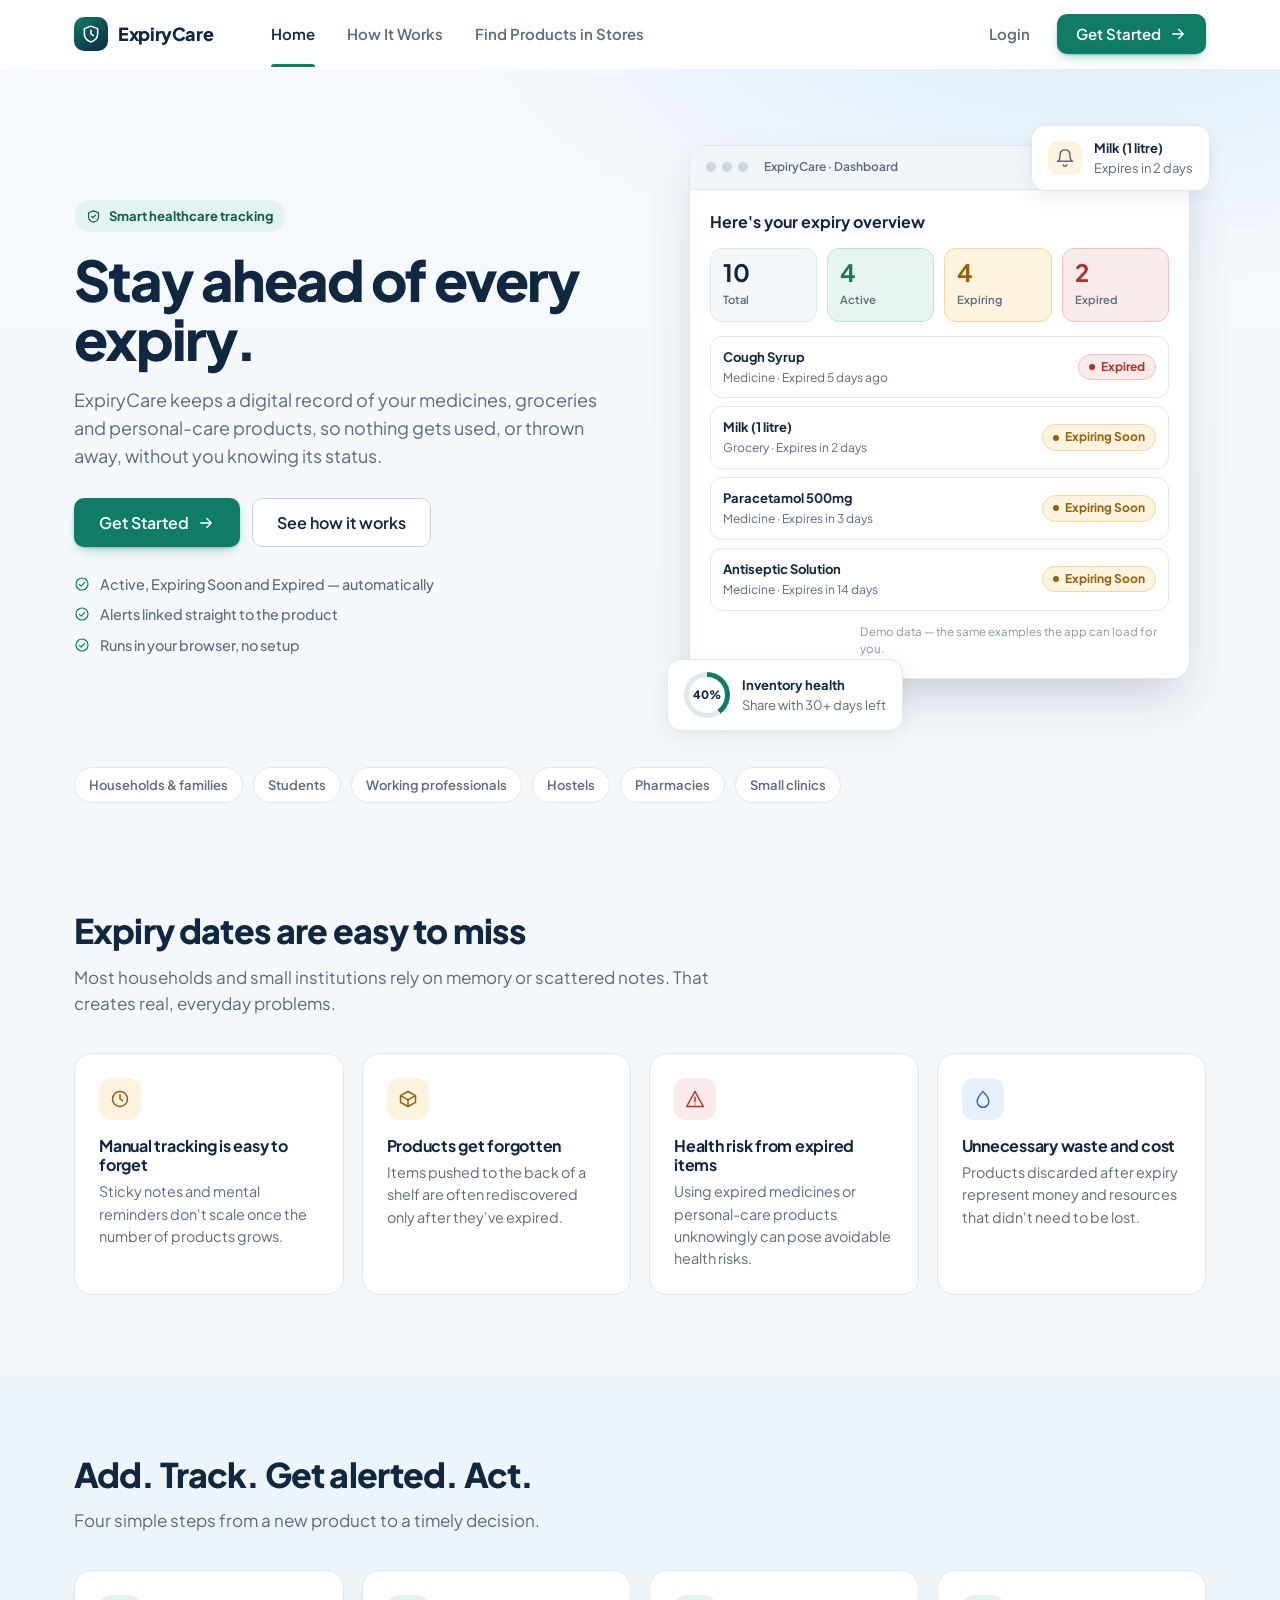
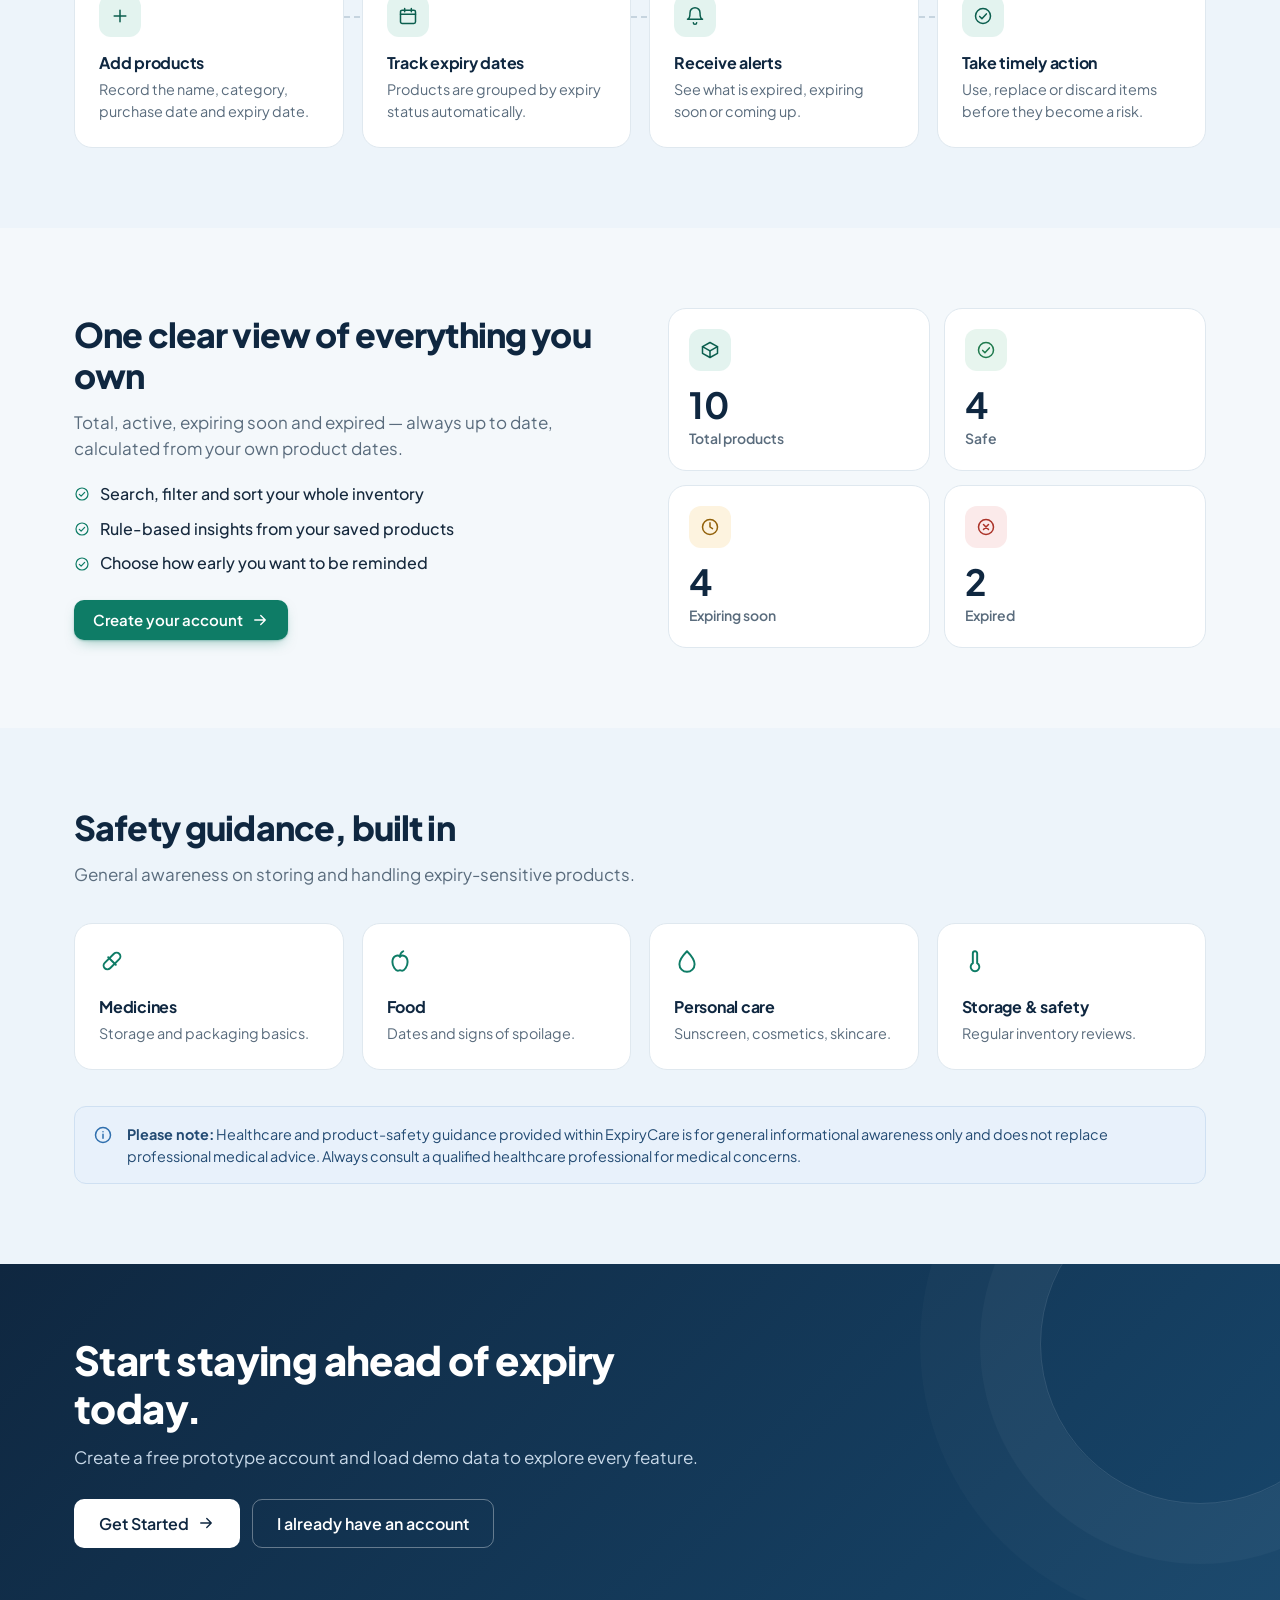
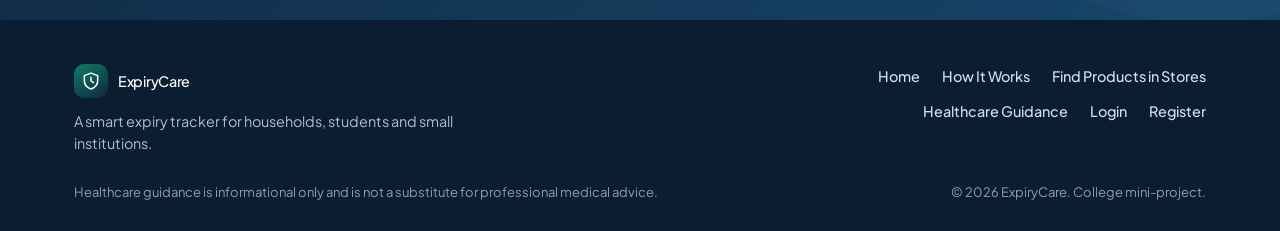
==== frontend/index.html @ af467353 "Initial ExpiryCare project upload" ====
<!DOCTYPE html>
<html lang="en">
<head>
  <meta charset="UTF-8">
  <meta name="viewport" content="width=device-width, initial-scale=1.0">
  <title>ExpiryCare — Stay ahead of every expiry</title>
  <meta name="description" content="Track medicines, groceries and personal-care products before they expire.">
  <meta name="theme-color" content="#0f2740">
  <link rel="preconnect" href="https://fonts.googleapis.com">
  <link rel="preconnect" href="https://fonts.gstatic.com" crossorigin>
  <link rel="stylesheet" href="https://fonts.googleapis.com/css2?family=Plus+Jakarta+Sans:wght@400;500;600;700;800&display=swap">
  <link rel="stylesheet" href="css/styles.css">
  <script src="js/app.js" defer></script>
</head>
<body id="page-landing">
  <a class="skip-link" href="#main-content">Skip to main content</a>
  <header class="site-header" id="site-header">
    <div class="header-inner">
      <a href="index.html" class="brand" aria-label="ExpiryCare home"><span class="brand-mark"><svg class="i" aria-hidden="true" focusable="false"><use href="#i-logo"/></svg></span><span class="brand-name">ExpiryCare</span></a>
      <button type="button" class="nav-toggle" id="nav-toggle" aria-expanded="false" aria-controls="nav-panel" aria-label="Open menu"><svg class="i i-menu" aria-hidden="true" focusable="false"><use href="#i-menu"/></svg><svg class="i i-close" aria-hidden="true" focusable="false"><use href="#i-x"/></svg></button>
      <div class="nav-panel" id="nav-panel">
        <nav class="public-nav" aria-label="Primary">
          <ul class="nav-list">
            <li><a href="index.html" aria-current="page">Home</a></li>
            <li><a href="about.html">How It Works</a></li>
            <li><a href="retail-catalog.html">Find Products in Stores</a></li>
          </ul>
        </nav>
        <div class="auth-actions" aria-label="Account actions"><a href="login.html" class="btn btn-text">Login</a><a href="register.html" class="btn btn-primary">Get Started <svg class="i" aria-hidden="true" focusable="false"><use href="#i-arrow"/></svg></a></div>
      </div>
    </div>
  </header>

  <main id="main-content">
    <section class="hero" aria-labelledby="hero-heading">
      <div class="hero-inner">
        <div class="hero-copy">
          <p class="eyebrow"><svg class="i" aria-hidden="true" focusable="false"><use href="#i-shield"/></svg> Smart healthcare tracking</p>
          <h1 id="hero-heading">Stay ahead of every expiry.</h1>
          <p class="hero-subtext">ExpiryCare keeps a digital record of your medicines, groceries and personal-care products, so nothing gets used, or thrown away, without you knowing its status.</p>
          <div class="hero-actions">
            <a href="register.html" class="btn btn-primary btn-large">Get Started <svg class="i" aria-hidden="true" focusable="false"><use href="#i-arrow"/></svg></a>
            <a href="about.html" class="btn btn-secondary btn-large">See how it works</a>
          </div>
          <ul class="hero-points">
            <li><svg class="i i-sm" aria-hidden="true" focusable="false"><use href="#i-check"/></svg> Active, Expiring Soon and Expired — automatically</li>
            <li><svg class="i i-sm" aria-hidden="true" focusable="false"><use href="#i-check"/></svg> Alerts linked straight to the product</li>
            <li><svg class="i i-sm" aria-hidden="true" focusable="false"><use href="#i-check"/></svg> Runs in your browser, no setup</li>
          </ul>
        </div>

        <div class="hero-visual" id="hero-visual" aria-label="Preview of the ExpiryCare dashboard">
          <div class="preview-card" id="preview-card">
            <div class="preview-bar"><span></span><span></span><span></span><p>ExpiryCare · Dashboard</p></div>
            <div class="preview-body">
              <p class="preview-greeting">Here's your expiry overview</p>
              <div class="preview-stats">
                <div class="pstat"><b id="lp-total">0</b><span>Total</span></div>
                <div class="pstat pstat-active"><b id="lp-active">0</b><span>Active</span></div>
                <div class="pstat pstat-soon"><b id="lp-soon">0</b><span>Expiring</span></div>
                <div class="pstat pstat-expired"><b id="lp-expired">0</b><span>Expired</span></div>
              </div>
              <ul class="preview-list" id="lp-list" aria-label="Sample products"></ul>
              <p class="preview-foot">Demo data — the same examples the app can load for you.</p>
            </div>
          </div>
          <div class="float-card float-alert" aria-hidden="true">
            <span class="float-icon"><svg class="i" aria-hidden="true" focusable="false"><use href="#i-bell"/></svg></span>
            <div><b id="lp-alert-title">Paracetamol 500mg</b><span id="lp-alert-text">Expires in 3 days</span></div>
          </div>
          <div class="float-card float-health" aria-hidden="true">
            <div class="ring" id="lp-ring" style="--p:0"><span id="lp-health">0%</span></div>
            <div><b>Inventory health</b><span>Share with 30+ days left</span></div>
          </div>
        </div>
      </div>
      <ul class="audience-strip" aria-label="Built for">
        <li>Households &amp; families</li><li>Students</li><li>Working professionals</li><li>Hostels</li><li>Pharmacies</li><li>Small clinics</li>
      </ul>
    </section>

    <section class="band" aria-labelledby="problem-heading">
      <div class="section-inner">
        <div class="section-head"><h2 id="problem-heading">Expiry dates are easy to miss</h2>
        <p class="section-lead">Most households and small institutions rely on memory or scattered notes. That creates real, everyday problems.</p></div>
        <div class="problem-grid">
          <article class="problem-card reveal-item"><span class="tile tile-warn"><svg class="i" aria-hidden="true" focusable="false"><use href="#i-clock"/></svg></span><h3>Manual tracking is easy to forget</h3><p>Sticky notes and mental reminders don't scale once the number of products grows.</p></article>
          <article class="problem-card reveal-item"><span class="tile tile-warn"><svg class="i" aria-hidden="true" focusable="false"><use href="#i-box"/></svg></span><h3>Products get forgotten</h3><p>Items pushed to the back of a shelf are often rediscovered only after they've expired.</p></article>
          <article class="problem-card reveal-item"><span class="tile tile-danger"><svg class="i" aria-hidden="true" focusable="false"><use href="#i-alert"/></svg></span><h3>Health risk from expired items</h3><p>Using expired medicines or personal-care products unknowingly can pose avoidable health risks.</p></article>
          <article class="problem-card reveal-item"><span class="tile tile-blue"><svg class="i" aria-hidden="true" focusable="false"><use href="#i-droplet"/></svg></span><h3>Unnecessary waste and cost</h3><p>Products discarded after expiry represent money and resources that didn't need to be lost.</p></article>
        </div>
      </div>
    </section>

    <section class="band band-tint" aria-labelledby="how-heading">
      <div class="section-inner">
        <div class="section-head"><h2 id="how-heading">Add. Track. Get alerted. Act.</h2>
        <p class="section-lead">Four simple steps from a new product to a timely decision.</p></div>
        <ol class="flow">
          <li class="flow-step reveal-item"><span class="tile"><svg class="i" aria-hidden="true" focusable="false"><use href="#i-plus"/></svg></span><h3>Add products</h3><p>Record the name, category, purchase date and expiry date.</p></li>
          <li class="flow-step reveal-item"><span class="tile"><svg class="i" aria-hidden="true" focusable="false"><use href="#i-calendar"/></svg></span><h3>Track expiry dates</h3><p>Products are grouped by expiry status automatically.</p></li>
          <li class="flow-step reveal-item"><span class="tile"><svg class="i" aria-hidden="true" focusable="false"><use href="#i-bell"/></svg></span><h3>Receive alerts</h3><p>See what is expired, expiring soon or coming up.</p></li>
          <li class="flow-step reveal-item"><span class="tile"><svg class="i" aria-hidden="true" focusable="false"><use href="#i-check"/></svg></span><h3>Take timely action</h3><p>Use, replace or discard items before they become a risk.</p></li>
        </ol>
      </div>
    </section>

    <section class="band" aria-labelledby="track-heading">
      <div class="section-inner split">
        <div class="split-copy">
          <h2 id="track-heading">One clear view of everything you own</h2>
          <p class="section-lead">Total, active, expiring soon and expired — always up to date, calculated from your own product dates.</p>
          <ul class="tick-list">
            <li><svg class="i i-sm" aria-hidden="true" focusable="false"><use href="#i-check"/></svg> Search, filter and sort your whole inventory</li>
            <li><svg class="i i-sm" aria-hidden="true" focusable="false"><use href="#i-check"/></svg> Rule-based insights from your saved products</li>
            <li><svg class="i i-sm" aria-hidden="true" focusable="false"><use href="#i-check"/></svg> Choose how early you want to be reminded</li>
          </ul>
          <a href="register.html" class="btn btn-primary">Create your account <svg class="i" aria-hidden="true" focusable="false"><use href="#i-arrow"/></svg></a>
        </div>
        <div class="mini-grid" aria-label="Example status cards (demo data)">
          <div class="mini-card mini-total reveal-item"><span class="tile"><svg class="i" aria-hidden="true" focusable="false"><use href="#i-box"/></svg></span><b id="lt-total">0</b><span>Total products</span></div>
          <div class="mini-card mini-active reveal-item"><span class="tile"><svg class="i" aria-hidden="true" focusable="false"><use href="#i-check"/></svg></span><b id="lt-active">0</b><span>Safe</span></div>
          <div class="mini-card mini-soon reveal-item"><span class="tile"><svg class="i" aria-hidden="true" focusable="false"><use href="#i-clock"/></svg></span><b id="lt-soon">0</b><span>Expiring soon</span></div>
          <div class="mini-card mini-expired reveal-item"><span class="tile"><svg class="i" aria-hidden="true" focusable="false"><use href="#i-xcircle"/></svg></span><b id="lt-expired">0</b><span>Expired</span></div>
        </div>
      </div>
    </section>

    <section class="band band-tint" aria-labelledby="guide-heading">
      <div class="section-inner">
        <div class="section-head"><h2 id="guide-heading">Safety guidance, built in</h2>
        <p class="section-lead">General awareness on storing and handling expiry-sensitive products.</p></div>
        <div class="guide-grid">
          <div class="guide-mini reveal-item"><svg class="i" aria-hidden="true" focusable="false"><use href="#i-pill"/></svg><h3>Medicines</h3><p>Storage and packaging basics.</p></div>
          <div class="guide-mini reveal-item"><svg class="i" aria-hidden="true" focusable="false"><use href="#i-food"/></svg><h3>Food</h3><p>Dates and signs of spoilage.</p></div>
          <div class="guide-mini reveal-item"><svg class="i" aria-hidden="true" focusable="false"><use href="#i-droplet"/></svg><h3>Personal care</h3><p>Sunscreen, cosmetics, skincare.</p></div>
          <div class="guide-mini reveal-item"><svg class="i" aria-hidden="true" focusable="false"><use href="#i-thermo"/></svg><h3>Storage &amp; safety</h3><p>Regular inventory reviews.</p></div>
        </div>
        <div class="disclaimer-note"><div class="section-inner"><svg class="i" aria-hidden="true" focusable="false"><use href="#i-info"/></svg><p><strong>Please note:</strong> Healthcare and product-safety guidance provided within ExpiryCare is for general informational awareness only and does not replace professional medical advice. Always consult a qualified healthcare professional for medical concerns.</p></div></div>
      </div>
    </section>

    <section class="cta-band" aria-labelledby="cta-heading">
      <div class="cta-inner reveal-item">
        <h2 id="cta-heading">Start staying ahead of expiry today.</h2>
        <p>Create a free prototype account and load demo data to explore every feature.</p>
        <div class="hero-actions"><a href="register.html" class="btn btn-light btn-large">Get Started <svg class="i" aria-hidden="true" focusable="false"><use href="#i-arrow"/></svg></a><a href="login.html" class="btn btn-ghost btn-large">I already have an account</a></div>
      </div>
    </section>
  </main>
  <footer class="site-footer">
    <div class="footer-inner">
      <div class="footer-brand">
        <a href="index.html" class="brand" aria-label="ExpiryCare home"><span class="brand-mark"><svg class="i" aria-hidden="true" focusable="false"><use href="#i-logo"/></svg></span><span class="brand-name">ExpiryCare</span></a>
        <p class="footer-purpose">A smart expiry tracker for households, students and small institutions.</p>
      </div>
      <nav class="footer-nav" aria-label="Footer">
        <ul>
          <li><a href="index.html">Home</a></li>
          <li><a href="about.html">How It Works</a></li>
            <li><a href="retail-catalog.html">Find Products in Stores</a></li>
          <li><a href="healthcare-guidance.html">Healthcare Guidance</a></li>
          <li><a href="login.html">Login</a></li>
          <li><a href="register.html">Register</a></li>
        </ul>
      </nav>
      <p class="footer-disclaimer">Healthcare guidance is informational only and is not a substitute for professional medical advice.</p>
      <p class="footer-copyright">&copy; 2026 ExpiryCare. College mini-project.</p>
    </div>
  </footer>
</body>
</html>
---- frontend/css/styles.css ----
/* ============================================================
   EXPIRYCARE — STYLESHEET (v2, premium UI)
   Sections: 1 Tokens · 2 Base · 3 Header · 4 Buttons · 5 Forms
   6 Cards/badges · 7 Landing · 8 Auth · 9 Dashboard · 10 Inventory
   11 Add/Edit · 12 Details · 13 Alerts · 14 Profile · 15 Guidance
   16 Toast/Modal · 17 Motion · 18 Responsive
============================================================= */

/* 1. TOKENS */
:root {
  --navy: #0f2740; --ink: #16293d; --muted: #5a6c7d; --faint: #8796a5;
  --bg: #f4f8fb; --surface: #fff; --soft: #eaf2fa; --line: #dfe8ef; --line-strong: #c6d4df;
  --teal: #0e7c66; --teal-dark: #0b5e4e; --teal-soft: #e3f3ef; --blue: #2f6fae; --blue-soft: #e8f1fb;
  --ok: #1f7a4d; --ok-bg: #e7f5ee; --ok-line: #bfe3d0;
  --warn: #92610a; --warn-bg: #fdf3df; --warn-line: #f0d9a0;
  --bad: #ab3329; --bad-bg: #fbeaea; --bad-line: #efc3be;
  --r-sm: 8px; --r-md: 12px; --r-lg: 18px; --r-full: 999px;
  --sh-sm: 0 1px 2px rgba(15,39,64,.06); --sh-md: 0 6px 20px rgba(15,39,64,.08); --sh-lg: 0 24px 50px -12px rgba(15,39,64,.22);
  --font: "Plus Jakarta Sans", -apple-system, BlinkMacSystemFont, "Segoe UI", Roboto, "Helvetica Neue", Arial, sans-serif;
  --ease: cubic-bezier(.2,.7,.2,1); --max: 1180px; --ring: 0 0 0 3px rgba(14,124,102,.28);
}

/* 2. BASE */
*,*::before,*::after { box-sizing: border-box; }
html { font-size: 100%; scroll-behavior: smooth; -webkit-text-size-adjust: 100%; }
body { margin: 0; min-height: 100vh; font-family: var(--font); color: var(--ink); background: var(--bg); line-height: 1.55; -webkit-font-smoothing: antialiased; display: flex; flex-direction: column; }
body > main { flex: 1; }
img,svg { max-width: 100%; }
h1,h2,h3,p,ul,ol,dl,dd,figure { margin: 0; }
ul,ol { padding: 0; list-style: none; }
h1,h2,h3 { color: var(--navy); line-height: 1.2; letter-spacing: -.015em; }
h1 { font-size: clamp(1.75rem, 3vw, 2.25rem); font-weight: 800; }
h2 { font-size: 1.25rem; font-weight: 700; }
h3 { font-size: 1.0625rem; font-weight: 700; }
a { color: var(--teal-dark); text-decoration: none; }
a:hover { color: var(--teal); }
:focus-visible { outline: 2px solid var(--teal); outline-offset: 2px; border-radius: 4px; }
.visually-hidden { position: absolute !important; width: 1px; height: 1px; overflow: hidden; clip: rect(0 0 0 0); white-space: nowrap; }
.skip-link { position: absolute; left: 12px; top: -60px; background: var(--navy); color: #fff; padding: 10px 16px; border-radius: var(--r-sm); z-index: 200; transition: top .15s; }
.skip-link:focus { top: 12px; color: #fff; }
[hidden] { display: none !important; }
.i { width: 20px; height: 20px; fill: none; stroke: currentColor; stroke-width: 1.8; stroke-linecap: round; stroke-linejoin: round; flex: none; }
.i-sm { width: 16px; height: 16px; }
.section-inner, .header-inner, .app-header-inner, .footer-inner, .hero-inner, .cta-inner { max-width: var(--max); margin: 0 auto; padding: 0 24px; }
.app-main { width: 100%; max-width: var(--max); margin: 0 auto; padding: 28px 24px 56px; }
.eyebrow { display: inline-flex; align-items: center; gap: 8px; font-size: .8125rem; font-weight: 700; color: var(--teal-dark); background: var(--teal-soft); padding: 6px 12px; border-radius: var(--r-full); margin-bottom: 18px; }
.eyebrow .i { width: 15px; height: 15px; }
.eyebrow-light { color: #cfe9e3; background: rgba(255,255,255,.1); }
.tile { display: inline-grid; place-items: center; width: 42px; height: 42px; border-radius: 12px; background: var(--teal-soft); color: var(--teal-dark); flex: none; }
.tile-warn { background: var(--warn-bg); color: var(--warn); } .tile-danger { background: var(--bad-bg); color: var(--bad); }
.tile-blue { background: var(--blue-soft); color: var(--blue); } .tile-active { background: var(--ok-bg); color: var(--ok); }

/* 3. HEADER / NAV */
.site-header, .app-header { position: sticky; top: 0; z-index: 100; background: rgba(255,255,255,.88); backdrop-filter: blur(10px); border-bottom: 1px solid transparent; transition: border-color .2s, box-shadow .2s; }
.site-header.is-scrolled, .app-header.is-scrolled { border-color: var(--line); box-shadow: 0 4px 18px rgba(15,39,64,.06); }
.header-inner, .app-header-inner { display: flex; align-items: center; justify-content: space-between; gap: 20px; height: 68px; }
.brand { display: inline-flex; align-items: center; gap: 10px; color: var(--navy); font-weight: 800; font-size: 1.125rem; letter-spacing: -.02em; }
.brand:hover { color: var(--navy); }
.brand-mark { display: grid; place-items: center; width: 34px; height: 34px; border-radius: 10px; background: linear-gradient(145deg, var(--teal), var(--navy)); color: #fff; }
.brand-mark .i { width: 20px; height: 20px; }
.nav-panel { display: flex; align-items: center; flex: 1; justify-content: space-between; gap: 16px; }
.public-nav { margin-left: 24px; }
.nav-list { display: flex; gap: 4px; }
.nav-list a { position: relative; display: inline-flex; align-items: center; gap: 8px; padding: 8px 14px; border-radius: var(--r-sm); color: var(--muted); font-weight: 600; font-size: .9375rem; transition: color .15s, background .15s; }
.nav-list a:hover { color: var(--navy); background: var(--soft); }
.nav-list a[aria-current="page"] { color: var(--navy); }
.nav-list a[aria-current="page"]::after { content: ""; position: absolute; left: 14px; right: 14px; bottom: -13px; height: 3px; border-radius: 3px 3px 0 0; background: var(--teal); }
.app-nav .i { width: 18px; height: 18px; }
.auth-actions, .user-menu { display: flex; align-items: center; gap: 8px; }
.user-menu-link { display: inline-flex; align-items: center; gap: 10px; padding: 4px 12px 4px 4px; border-radius: var(--r-full); color: var(--navy); font-weight: 600; font-size: .9rem; transition: background .15s; }
.user-menu-link:hover { background: var(--soft); color: var(--navy); }
.user-avatar, .profile-avatar { display: inline-grid; place-items: center; width: 32px; height: 32px; border-radius: 50%; background: var(--navy); color: #fff; font-weight: 700; font-size: .875rem; }
.user-avatar:empty::before { content: "U"; }
.nav-toggle { display: none; place-items: center; width: 42px; height: 42px; border: 1px solid var(--line); background: #fff; border-radius: 10px; color: var(--navy); cursor: pointer; }
.nav-toggle .i-close, .nav-toggle[aria-expanded="true"] .i-menu { display: none; }
.nav-toggle[aria-expanded="true"] .i-close { display: block; }

/* 4. BUTTONS */
.btn { display: inline-flex; align-items: center; justify-content: center; gap: 8px; padding: 10px 18px; border-radius: 10px; border: 1px solid transparent; font: 600 .9375rem/1.2 var(--font); cursor: pointer; transition: transform .15s var(--ease), box-shadow .15s, background .15s, border-color .15s, color .15s; white-space: nowrap; }
.btn:hover { transform: translateY(-1px); }
.btn:active { transform: translateY(0); }
.btn .i { width: 18px; height: 18px; }
.btn-primary { background: var(--teal); color: #fff; box-shadow: 0 1px 2px rgba(14,124,102,.3), 0 6px 14px -6px rgba(14,124,102,.5); }
.btn-primary:hover { background: var(--teal-dark); color: #fff; }
.btn-secondary { background: #fff; color: var(--navy); border-color: var(--line-strong); }
.btn-secondary:hover { border-color: var(--navy); color: var(--navy); box-shadow: var(--sh-sm); }
.btn-text { background: transparent; color: var(--muted); }
.btn-text:hover { color: var(--navy); background: var(--soft); }
.btn-danger { background: #fff; color: var(--bad); border-color: var(--bad-line); }
.btn-danger:hover { background: var(--bad); color: #fff; border-color: var(--bad); }
.btn-light { background: #fff; color: var(--navy); } .btn-light:hover { color: var(--navy); box-shadow: var(--sh-lg); }
.btn-ghost { background: transparent; color: #fff; border-color: rgba(255,255,255,.35); } .btn-ghost:hover { background: rgba(255,255,255,.1); color: #fff; }
.btn-large { padding: 14px 24px; font-size: 1rem; } .btn-small { padding: 7px 12px; font-size: .8125rem; } .btn-full { width: 100%; }
.btn-push { margin-left: auto; }
.btn.is-loading { pointer-events: none; opacity: .8; }
.btn.is-loading::before { content: ""; width: 14px; height: 14px; border-radius: 50%; border: 2px solid currentColor; border-right-color: transparent; animation: spin .7s linear infinite; }
@keyframes spin { to { transform: rotate(360deg); } }

/* 5. FORMS */
.form-field { display: flex; flex-direction: column; gap: 6px; min-width: 0; }
label { font-weight: 600; font-size: .875rem; color: var(--navy); }
input[type=text], input[type=email], input[type=password], input[type=search], input[type=number], input[type=date], select, textarea {
  width: 100%; padding: 11px 14px; font: 500 .9375rem var(--font); color: var(--ink); background: #fff; border: 1px solid var(--line-strong); border-radius: 10px; transition: border-color .15s, box-shadow .15s; }
textarea { resize: vertical; min-height: 84px; }
input:hover, select:hover, textarea:hover { border-color: var(--faint); }
input:focus, select:focus, textarea:focus { outline: none; border-color: var(--teal); box-shadow: var(--ring); }
input[aria-invalid="true"], select[aria-invalid="true"] { border-color: var(--bad); box-shadow: 0 0 0 3px rgba(171,51,41,.12); }
.field-error { color: var(--bad); font-size: .8125rem; font-weight: 600; min-height: 0; } .field-error:empty { display: none; }
.field-hint { color: var(--muted); font-size: .8125rem; }
.form-error-summary { background: var(--bad-bg); color: var(--bad); border: 1px solid var(--bad-line); border-radius: 10px; padding: 12px 14px; font-weight: 600; font-size: .9rem; }
.form-grid-2 { display: grid; grid-template-columns: 1fr 1fr; gap: 16px; } .span-2 { grid-column: span 2; }
.form-actions { display: flex; flex-wrap: wrap; align-items: center; gap: 10px; margin-top: 4px; }
.form-row-split { display: flex; justify-content: space-between; align-items: center; gap: 12px; flex-wrap: wrap; }
.form-field-checkbox { flex-direction: row; align-items: center; flex-wrap: wrap; gap: 10px; }
.form-field-checkbox input { width: 18px; height: 18px; accent-color: var(--teal); } .form-field-checkbox label { font-weight: 500; }
.password-field { position: relative; } .password-field input { padding-right: 70px; }
.show-password-toggle { position: absolute; right: 6px; top: 50%; transform: translateY(-50%); border: 0; background: var(--soft); color: var(--navy); font: 700 .75rem var(--font); padding: 6px 10px; border-radius: 8px; cursor: pointer; }
.show-password-toggle:hover { background: var(--line); }
.strength { display: flex; align-items: center; gap: 10px; }
.strength-bar { flex: 1; height: 6px; border-radius: 6px; background: var(--line); overflow: hidden; }
.strength-bar i { display: block; height: 100%; width: 0; background: var(--bad); transition: width .25s var(--ease), background .25s; }
.strength-label { font-size: .75rem; font-weight: 700; color: var(--muted); min-width: 52px; }

/* 6. CARDS / BADGES / EMPTY */
.page-heading-row { display: flex; justify-content: space-between; align-items: flex-end; flex-wrap: wrap; gap: 16px; margin-bottom: 24px; }
.page-subtext { color: var(--muted); margin-top: 6px; }
.section-heading-row { display: flex; justify-content: space-between; align-items: center; gap: 12px; margin-bottom: 14px; }
.section-heading-row h2 { display: flex; align-items: center; gap: 10px; font-size: 1.0625rem; }
.section-link { display: inline-flex; align-items: center; gap: 4px; font-weight: 600; font-size: .875rem; }
.dot { width: 9px; height: 9px; border-radius: 50%; background: var(--faint); flex: none; }
.dot-active { background: #2e9e6a; } .dot-expiring { background: #d99a1c; } .dot-expired { background: #d2483c; }
.status-badge { display: inline-flex; align-items: center; gap: 6px; padding: 3px 10px; border-radius: var(--r-full); font-size: .75rem; font-weight: 700; border: 1px solid; white-space: nowrap; transition: background .2s, color .2s; }
.status-badge::before { content: ""; width: 6px; height: 6px; border-radius: 50%; background: currentColor; }
.status-badge-active { color: var(--ok); background: var(--ok-bg); border-color: var(--ok-line); }
.status-badge-expiring { color: var(--warn); background: var(--warn-bg); border-color: var(--warn-line); }
.status-badge-expired { color: var(--bad); background: var(--bad-bg); border-color: var(--bad-line); }
.empty-state { display: grid; justify-items: center; gap: 8px; text-align: center; padding: 48px 24px; background: var(--surface); border: 1px dashed var(--line-strong); border-radius: var(--r-lg); }
.empty-state p { color: var(--muted); max-width: 44ch; } .empty-state .btn { margin-top: 8px; }
.empty-icon { display: grid; place-items: center; width: 60px; height: 60px; border-radius: 18px; background: var(--soft); color: var(--blue); margin-bottom: 6px; } .empty-icon .i { width: 28px; height: 28px; }
.empty-state-inline { grid-auto-flow: column; justify-content: center; align-items: center; padding: 16px; border-radius: var(--r-md); color: var(--ok); background: var(--ok-bg); border: 1px solid var(--ok-line); gap: 10px; font-weight: 600; font-size: .9rem; }
.empty-state-inline p, .empty-state-inline span { color: var(--ok); }
.count-pill { display: inline-block; min-width: 24px; padding: 1px 8px; border-radius: var(--r-full); background: var(--soft); color: var(--navy); font-size: .75rem; font-weight: 700; text-align: center; vertical-align: middle; }
.disclaimer-note { display: flex; gap: 14px; align-items: flex-start; background: var(--blue-soft); border: 1px solid #cfe0f2; border-radius: var(--r-md); padding: 16px 18px; color: #234b73; font-size: .9rem; }
.disclaimer-note .section-inner { display: flex; gap: 14px; padding: 0; max-width: none; } .disclaimer-note .i { margin-top: 2px; color: var(--blue); }
.progress { height: 8px; border-radius: 8px; background: var(--line); overflow: hidden; } .progress i { display: block; height: 100%; border-radius: 8px; background: var(--teal); transition: width .6s var(--ease); }

/* 7. LANDING */
.hero { background: radial-gradient(900px 420px at 85% -10%, #dcecf9 0, transparent 70%), linear-gradient(180deg, #f6fafd, var(--bg)); padding: 56px 0 28px; overflow: hidden; }
.hero-inner { display: grid; grid-template-columns: 1.02fr 1fr; gap: 56px; align-items: center; }
.hero h1 { font-size: clamp(2.25rem, 4.6vw, 3.5rem); font-weight: 800; letter-spacing: -.035em; line-height: 1.05; }
.hero-subtext { font-size: 1.125rem; color: var(--muted); margin-top: 18px; max-width: 52ch; }
.hero-actions { display: flex; flex-wrap: wrap; gap: 12px; margin-top: 28px; }
.hero-points { display: grid; gap: 8px; margin-top: 26px; color: var(--muted); font-size: .9rem; font-weight: 500; }
.hero-points li, .tick-list li { display: flex; gap: 10px; align-items: center; } .hero-points .i, .tick-list .i { color: var(--teal); }
.hero-visual { position: relative; padding: 20px 16px 52px; perspective: 1200px; --rx: 0; --ry: 0; }
.preview-card { background: #fff; border: 1px solid var(--line); border-radius: 18px; box-shadow: var(--sh-lg); overflow: hidden; transform: rotateY(calc(var(--rx) * 5deg)) rotateX(calc(var(--ry) * -4deg)); transition: transform .25s var(--ease); }
.preview-bar { display: flex; align-items: center; gap: 6px; padding: 12px 16px; background: #f1f6fa; border-bottom: 1px solid var(--line); }
.preview-bar span { width: 10px; height: 10px; border-radius: 50%; background: #cbd8e3; } .preview-bar p { margin-left: 10px; font-size: .75rem; font-weight: 600; color: var(--muted); }
.preview-body { padding: 20px; } .preview-greeting { font-weight: 700; color: var(--navy); margin-bottom: 14px; }
.preview-stats { display: grid; grid-template-columns: repeat(4,1fr); gap: 10px; }
.pstat { background: var(--bg); border: 1px solid var(--line); border-radius: 12px; padding: 10px 12px; } .pstat b { display: block; font-size: 1.5rem; color: var(--navy); line-height: 1.1; } .pstat span { font-size: .7rem; font-weight: 600; color: var(--muted); }
.pstat-active { background: var(--ok-bg); border-color: var(--ok-line); } .pstat-active b { color: var(--ok); }
.pstat-soon { background: var(--warn-bg); border-color: var(--warn-line); } .pstat-soon b { color: var(--warn); }
.pstat-expired { background: var(--bad-bg); border-color: var(--bad-line); } .pstat-expired b { color: var(--bad); }
.preview-list { display: grid; gap: 8px; margin-top: 14px; }
.preview-list li { display: flex; align-items: center; justify-content: space-between; gap: 10px; padding: 10px 12px; border: 1px solid var(--line); border-radius: 12px; font-size: .8125rem; }
.preview-list b { color: var(--navy); display: block; } .preview-list small { color: var(--muted); font-size: .75rem; }
.preview-foot { margin: 12px 0 0 150px; font-size: .72rem; color: var(--faint); }
.float-card { position: absolute; display: flex; align-items: center; gap: 12px; background: #fff; border: 1px solid var(--line); border-radius: 14px; padding: 12px 16px; box-shadow: var(--sh-md); font-size: .8125rem; transform: translate(calc(var(--rx) * -14px), calc(var(--ry) * -10px)); transition: transform .3s var(--ease); }
.float-card b { display: block; color: var(--navy); } .float-card span { color: var(--muted); }
.float-alert { top: 0; right: -4px; animation: bob 6s ease-in-out infinite; } .float-health { bottom: 0; left: -6px; z-index: 2; animation: bob 7s ease-in-out -2s infinite; }
.float-icon { display: grid; place-items: center; width: 34px; height: 34px; border-radius: 10px; background: var(--warn-bg); color: var(--warn); } .float-icon + div span { display: block; }
@keyframes bob { 50% { margin-top: -6px; } }
.ring { --p: 0; display: grid; place-items: center; width: 46px; height: 46px; border-radius: 50%; background: conic-gradient(var(--teal) calc(var(--p) * 1%), var(--line) 0); position: relative; }
.ring::before { content: ""; position: absolute; inset: 5px; background: #fff; border-radius: 50%; } .ring span { position: relative; font-size: .72rem; font-weight: 800; color: var(--navy); }
.float-health div:last-child span { display: block; }
.audience-strip { max-width: var(--max); margin: 36px auto 0; padding: 0 24px; display: flex; flex-wrap: wrap; gap: 10px; }
.audience-strip li { padding: 7px 14px; border-radius: var(--r-full); background: #fff; border: 1px solid var(--line); font-size: .8125rem; font-weight: 600; color: var(--muted); }
.band { padding: 80px 0; } .band-tint { background: #edf4fa; }
.section-head { max-width: 640px; margin-bottom: 36px; } .section-head h2, .split-copy h2 { font-size: clamp(1.625rem, 3vw, 2.125rem); font-weight: 800; letter-spacing: -.025em; }
.section-lead { color: var(--muted); font-size: 1.0625rem; margin-top: 12px; max-width: 58ch; }
.problem-grid, .benefits-grid, .guide-grid { display: grid; grid-template-columns: repeat(4,1fr); gap: 18px; }
.problem-card, .benefit-card, .guide-mini, .flow-step, .about-step { background: #fff; border: 1px solid var(--line); border-radius: var(--r-lg); padding: 24px; transition: transform .2s var(--ease), box-shadow .2s, border-color .2s; }
.problem-card:hover, .benefit-card:hover, .guide-mini:hover, .flow-step:hover, .about-step:hover, .about-step:focus-visible { transform: translateY(-4px); box-shadow: var(--sh-md); border-color: var(--line-strong); }
.problem-card h3, .benefit-card h3, .guide-mini h3, .flow-step h3, .about-step h3 { margin: 16px 0 6px; font-size: 1rem; } .problem-card p, .benefit-card p, .guide-mini p, .flow-step p, .about-step p { color: var(--muted); font-size: .9rem; }
.guide-mini .i { width: 26px; height: 26px; color: var(--teal); }
.flow { display: grid; grid-template-columns: repeat(4,1fr); gap: 18px; position: relative; counter-reset: s; }
.flow-step, .about-step { position: relative; }
.flow-step:not(:last-child)::after, .about-step:not(:last-child)::after { content: ""; position: absolute; top: 45px; left: calc(100% + 1px); width: 16px; border-top: 2px dashed var(--line-strong); }
.about-step.is-active { border-color: var(--teal); box-shadow: 0 0 0 3px var(--teal-soft); }
.split { display: grid; grid-template-columns: 1fr 1fr; gap: 56px; align-items: center; }
.split-copy .btn { margin-top: 24px; } .tick-list { display: grid; gap: 10px; margin-top: 20px; font-weight: 500; }
.tick-card { background: #fff; border: 1px solid var(--line); border-radius: var(--r-lg); padding: 24px; margin: 0; }
.mini-grid { display: grid; grid-template-columns: 1fr 1fr; gap: 14px; }
.mini-card { display: grid; gap: 4px; background: #fff; border: 1px solid var(--line); border-radius: var(--r-lg); padding: 20px; transition: transform .2s var(--ease), box-shadow .2s; } .mini-card:hover { transform: translateY(-3px); box-shadow: var(--sh-md); }
.mini-card b { font-size: 2.25rem; color: var(--navy); line-height: 1.1; margin-top: 10px; } .mini-card > span:last-child { color: var(--muted); font-weight: 600; font-size: .875rem; }
.mini-active .tile { background: var(--ok-bg); color: var(--ok); } .mini-soon .tile { background: var(--warn-bg); color: var(--warn); } .mini-expired .tile { background: var(--bad-bg); color: var(--bad); }
.status-legend { display: grid; gap: 12px; } .status-legend li { display: flex; align-items: center; gap: 14px; background: #fff; border: 1px solid var(--line); border-radius: var(--r-md); padding: 16px 18px; } .status-legend p { color: var(--muted); font-size: .9rem; }
.about-hero { padding: 72px 0 56px; background: linear-gradient(180deg, #f6fafd, var(--bg)); }
.guide-mini { display: block; } .band .disclaimer-note { margin-top: 36px; }
.cta-band { background: linear-gradient(135deg, var(--navy) 0, #17466b 100%); color: #fff; padding: 72px 0; position: relative; overflow: hidden; }
.cta-band::after { content: ""; position: absolute; right: -80px; top: -80px; width: 320px; height: 320px; border-radius: 50%; border: 1px solid rgba(255,255,255,.12); box-shadow: 0 0 0 60px rgba(255,255,255,.03), 0 0 0 120px rgba(255,255,255,.02); }
.cta-inner { position: relative; z-index: 1; } .cta-inner h2 { color: #fff; font-size: clamp(1.75rem, 3.4vw, 2.5rem); font-weight: 800; max-width: 20ch; } .cta-inner p { color: #c7d8e8; margin-top: 12px; font-size: 1.0625rem; }
.site-footer { background: #0b1e31; color: #aebfd0; padding: 44px 0 28px; margin-top: auto; }
.footer-inner { display: grid; grid-template-columns: 1.4fr 1fr; gap: 28px 40px; } .site-footer .brand { color: #fff; } .footer-purpose { margin-top: 12px; max-width: 38ch; font-size: .9rem; }
.footer-nav ul { display: flex; flex-wrap: wrap; gap: 10px 22px; justify-content: flex-end; } .site-footer a { color: #d3e0ec; font-weight: 500; font-size: .9rem; } .site-footer a:hover { color: #fff; }
.footer-disclaimer, .footer-copyright { font-size: .8125rem; color: #84a0b9; } .footer-disclaimer { grid-column: 1; } .footer-copyright { text-align: right; }
.site-footer-minimal { padding: 20px 0; } .site-footer-minimal .footer-inner { display: block; } .site-footer-minimal .footer-copyright { text-align: center; }

/* 8. AUTH */
.auth-split { display: grid; grid-template-columns: minmax(0,1fr) minmax(0,1fr); min-height: calc(100vh - 68px - 62px); }
.auth-aside { background: linear-gradient(155deg, var(--navy), #174a70); color: #fff; display: grid; align-items: center; padding: 48px; position: relative; overflow: hidden; }
.auth-aside::after { content: ""; position: absolute; left: -90px; bottom: -90px; width: 300px; height: 300px; border-radius: 50%; border: 1px solid rgba(255,255,255,.1); box-shadow: 0 0 0 50px rgba(255,255,255,.03); }
.auth-aside-inner { position: relative; z-index: 1; max-width: 460px; margin-left: auto; } .auth-aside h2 { color: #fff; font-size: clamp(1.75rem,3vw,2.375rem); font-weight: 800; letter-spacing: -.03em; }
.auth-aside-text { color: #c1d4e5; margin-top: 12px; } .auth-points { display: grid; gap: 14px; margin-top: 32px; }
.auth-points li { display: flex; gap: 14px; align-items: center; background: rgba(255,255,255,.07); border: 1px solid rgba(255,255,255,.1); border-radius: var(--r-md); padding: 14px; }
.auth-points .tile { background: rgba(255,255,255,.12); color: #fff; width: 38px; height: 38px; } .auth-points b { display: block; font-size: .9375rem; } .auth-points span:not(.tile) { color: #b8cde0; font-size: .8125rem; }
.auth-section { display: grid; place-items: center; padding: 40px 24px; }
.auth-card { width: 100%; max-width: 440px; } .auth-subtext { color: var(--muted); margin: 8px 0 24px; } .auth-form { display: grid; gap: 16px; }
.auth-switch { margin-top: 22px; color: var(--muted); text-align: center; font-size: .9rem; } .auth-switch a, .forgot-password-link { font-weight: 700; } .forgot-password-link { font-size: .875rem; }
.success-panel { display: grid; gap: 10px; justify-items: start; padding: 24px; background: var(--ok-bg); border: 1px solid var(--ok-line); border-radius: var(--r-lg); animation: rise .35s var(--ease); } .success-panel p { color: #28553f; }

/* 9. DASHBOARD */
.dashboard-greeting { display: flex; justify-content: space-between; align-items: flex-end; flex-wrap: wrap; gap: 16px; margin-bottom: 24px; }
.dashboard-context { color: var(--muted); margin-top: 6px; } .greeting-actions { display: flex; gap: 10px; }
.summary-grid { display: grid; grid-template-columns: repeat(4,1fr); gap: 16px; margin-bottom: 20px; }
.summary-card { display: flex; gap: 14px; align-items: flex-start; background: #fff; border: 1px solid var(--line); border-radius: var(--r-lg); padding: 20px; transition: transform .2s var(--ease), box-shadow .2s; }
.summary-card:hover { transform: translateY(-3px); box-shadow: var(--sh-md); }
.summary-icon { display: grid; place-items: center; width: 42px; height: 42px; border-radius: 12px; background: var(--soft); color: var(--blue); flex: none; }
.summary-card-active .summary-icon { background: var(--ok-bg); color: var(--ok); } .summary-card-expiring .summary-icon { background: var(--warn-bg); color: var(--warn); } .summary-card-expired .summary-icon { background: var(--bad-bg); color: var(--bad); }
.summary-label { font-size: .8125rem; font-weight: 600; color: var(--muted); } .summary-value { font-size: 2rem; font-weight: 800; color: var(--navy); line-height: 1.15; letter-spacing: -.03em; font-variant-numeric: tabular-nums; } .summary-note { font-size: .75rem; color: var(--faint); }
.dashboard-grid { display: grid; grid-template-columns: minmax(0,1.5fr) minmax(0,1fr); gap: 20px; align-items: start; }
.dashboard-col-main, .dashboard-col-side { display: grid; gap: 20px; }
.dashboard-priority, .dashboard-secondary, .insights-section, .quick-actions, .healthcare-tip, .settings-section, .alert-preferences, .alert-group, .guidance-topic, .profile-card { background: #fff; border: 1px solid var(--line); border-radius: var(--r-lg); padding: 22px; }
.alert-list { display: grid; gap: 10px; }
.alert-item { display: flex; align-items: center; justify-content: space-between; gap: 14px; padding: 12px 14px; border: 1px solid var(--line); border-left-width: 4px; border-radius: var(--r-md); background: #fff; transition: transform .15s var(--ease), box-shadow .15s; }
.alert-item:hover { transform: translateX(3px); box-shadow: var(--sh-sm); }
.alert-item-expired { border-left-color: #d2483c; } .alert-item-expiring { border-left-color: #d99a1c; } .alert-item-upcoming { border-left-color: #5b8fc4; }
.alert-item-main { display: flex; align-items: center; gap: 12px; min-width: 0; } .alert-item-info { min-width: 0; }
.cat-icon { display: grid; place-items: center; width: 38px; height: 38px; border-radius: 10px; background: var(--soft); color: var(--blue); flex: none; }
.alert-product-name { font-weight: 700; color: var(--navy); overflow-wrap: anywhere; } .alert-product-meta { font-size: .8125rem; color: var(--muted); } .alert-recommendation { font-size: .8125rem; color: var(--ink); margin-top: 4px; }
.days-chip { display: inline-block; font-size: .75rem; font-weight: 700; padding: 2px 9px; border-radius: var(--r-full); background: var(--soft); color: var(--navy); }
.days-chip.is-expired { background: var(--bad-bg); color: var(--bad); } .days-chip.is-expiring { background: var(--warn-bg); color: var(--warn); }
.timeline { display: grid; gap: 4px; position: relative; }
.tl-row { display: grid; grid-template-columns: 110px 1fr; gap: 14px; padding: 10px 0; border-top: 1px solid var(--line); } .tl-row:first-child { border-top: 0; }
.tl-label { display: flex; align-items: center; gap: 8px; font-weight: 700; font-size: .875rem; color: var(--navy); } .tl-label small { color: var(--faint); font-weight: 600; }
.tl-items { display: flex; flex-wrap: wrap; gap: 6px; } .tl-chip { padding: 4px 10px; border-radius: var(--r-full); border: 1px solid var(--line); background: var(--bg); font-size: .8125rem; font-weight: 600; color: var(--navy); transition: border-color .15s, background .15s; } .tl-chip:hover { border-color: var(--teal); background: var(--teal-soft); color: var(--navy); }
.tl-none { color: var(--faint); font-size: .8125rem; }
.insights-section { background: linear-gradient(160deg, #f0f7fc, #fff 55%); }
.insight-head { display: flex; justify-content: space-between; align-items: center; gap: 10px; margin-bottom: 12px; } .rule-tag { font-size: .6875rem; font-weight: 700; padding: 3px 9px; border-radius: var(--r-full); background: #fff; border: 1px solid var(--line-strong); color: var(--muted); }
.insight-main { display: flex; gap: 14px; align-items: center; } .insight-headline { font-weight: 700; color: var(--navy); font-size: 1rem; line-height: 1.35; }
.insight-list { display: grid; gap: 8px; margin: 16px 0; font-size: .875rem; color: var(--muted); } .insight-list li { display: flex; gap: 10px; } .insight-list li::before { content: ""; width: 6px; height: 6px; margin-top: 8px; border-radius: 50%; background: var(--teal); flex: none; }
.category-row { display: grid; grid-template-columns: 96px 1fr 24px; gap: 10px; align-items: center; font-size: .8125rem; font-weight: 600; color: var(--muted); margin-top: 8px; } .category-row span:last-child { color: var(--navy); text-align: right; }
.mini-bar { height: 8px; border-radius: 8px; background: var(--line); overflow: hidden; } .mini-bar-fill { height: 100%; border-radius: 8px; background: var(--teal); transition: width .7s var(--ease); }
.stack-bar { display: flex; height: 14px; border-radius: 14px; overflow: hidden; background: var(--line); gap: 2px; } .stack-bar i { display: block; height: 100%; transition: flex .6s var(--ease); } .stack-ok { background: #2e9e6a; } .stack-soon { background: #e0a526; } .stack-bad { background: #d2483c; }
.dashboard-note { margin-top: 12px; color: var(--muted); font-size: .875rem; }
.recent-list { display: grid; } .recent-item { display: flex; justify-content: space-between; align-items: center; gap: 10px; padding: 10px 0; border-top: 1px solid var(--line); } .recent-item:first-child { border-top: 0; }
.recent-product-name { font-weight: 600; color: var(--navy); overflow-wrap: anywhere; } .recent-product-meta { font-size: .75rem; color: var(--muted); display: flex; align-items: center; gap: 6px; white-space: nowrap; }
.quick-actions { padding: 14px; } .quick-actions-grid { display: grid; grid-template-columns: repeat(3,1fr); gap: 10px; }
.quick-action-card { display: grid; justify-items: center; gap: 6px; padding: 14px 8px; border-radius: var(--r-md); background: var(--bg); color: var(--navy); font-weight: 600; font-size: .8125rem; transition: background .15s, transform .15s var(--ease); } .quick-action-card:hover { background: var(--teal-soft); color: var(--navy); transform: translateY(-2px); } .quick-action-card .i { color: var(--teal); }
.healthcare-tip { display: flex; gap: 14px; background: var(--blue-soft); border-color: #cfe0f2; } .healthcare-tip h2 { font-size: .9375rem; } .healthcare-tip p { font-size: .875rem; color: #35597d; margin: 4px 0 8px; } .healthcare-tip .tile { background: #fff; color: var(--blue); }

/* 10. INVENTORY */
.inventory-controls { background: #fff; border: 1px solid var(--line); border-radius: var(--r-lg); padding: 16px; margin-bottom: 14px; }
.inventory-filter-form { display: grid; gap: 14px; }
.search-field { position: relative; } .search-icon { position: absolute; left: 14px; top: 50%; transform: translateY(-50%); color: var(--faint); pointer-events: none; }
.search-field input { padding: 13px 44px; font-size: 1rem; background: var(--bg); } .search-field input::-webkit-search-cancel-button { display: none; }
.search-clear { position: absolute; right: 8px; top: 50%; transform: translateY(-50%); display: grid; place-items: center; width: 30px; height: 30px; border: 0; border-radius: 8px; background: var(--line); color: var(--navy); cursor: pointer; } .search-clear:hover { background: var(--line-strong); } .search-clear .i { width: 16px; height: 16px; }
.filter-bar { display: flex; flex-wrap: wrap; align-items: flex-end; gap: 14px 24px; }
.filter-group { border: 0; padding: 0; margin: 0; min-width: 0; } .filter-group legend { font-size: .75rem; font-weight: 700; color: var(--muted); padding: 0; margin-bottom: 6px; }
.filter-options { display: flex; flex-wrap: wrap; gap: 6px; } .filter-options-stack { flex-direction: column; }
.filter-options label { position: relative; font-weight: 600; font-size: .8125rem; cursor: pointer; }
.filter-options input { position: absolute; opacity: 0; inset: 0; width: 100%; height: 100%; margin: 0; cursor: pointer; }
.filter-options label > span { display: block; padding: 7px 13px; border-radius: var(--r-full); border: 1px solid var(--line-strong); background: #fff; color: var(--muted); transition: all .15s; }
.filter-options label:hover > span { border-color: var(--navy); color: var(--navy); }
.filter-options label:has(input:checked) > span { background: var(--navy); border-color: var(--navy); color: #fff; }
.filter-options label:has(input:focus-visible) > span { box-shadow: var(--ring); }
.sort-field { flex-direction: row; align-items: center; gap: 10px; margin-left: auto; } .sort-field select { width: auto; padding: 8px 12px; }
.result-count { margin: 0 4px 12px; font-size: .875rem; color: var(--muted); font-weight: 500; }
.inventory-table-section { background: #fff; border: 1px solid var(--line); border-radius: var(--r-lg); overflow: hidden; } .inventory-table-section:has(.empty-state:not([hidden])) { border: 0; background: none; }
.inventory-table { width: 100%; border-collapse: collapse; font-size: .9rem; }
.inventory-table th { text-align: left; font-size: .75rem; font-weight: 700; color: var(--muted); padding: 12px 16px; background: #f7fafc; border-bottom: 1px solid var(--line); }
.inventory-table td { padding: 12px 16px; border-bottom: 1px solid var(--line); vertical-align: middle; }
.product-row { transition: background .15s; } .product-row:hover { background: #f8fbfd; } .product-row:last-child td { border-bottom: 0; }
.product-cell { display: flex; align-items: center; gap: 12px; } .product-cell a { font-weight: 700; color: var(--navy); overflow-wrap: anywhere; } .product-cell a:hover { color: var(--teal-dark); } .product-cell small { display: block; color: var(--faint); font-size: .75rem; }
mark { background: #fff0b8; color: inherit; border-radius: 3px; padding: 0 2px; }
.table-actions { white-space: nowrap; text-align: right; } .icon-btn { display: inline-grid; place-items: center; width: 34px; height: 34px; border-radius: 9px; border: 1px solid transparent; background: transparent; color: var(--muted); cursor: pointer; transition: background .15s, color .15s; } .icon-btn:hover { background: var(--soft); color: var(--navy); } .icon-btn-danger:hover { background: var(--bad-bg); color: var(--bad); } .icon-btn .i { width: 18px; height: 18px; }
.pagination { display: flex; justify-content: center; align-items: center; gap: 14px; margin-top: 18px; } .pagination-btn { padding: 8px 16px; border-radius: 10px; border: 1px solid var(--line-strong); background: #fff; font: 600 .875rem var(--font); color: var(--navy); cursor: pointer; } .pagination-btn:hover:not(:disabled) { border-color: var(--navy); } .pagination-btn:disabled { opacity: .45; cursor: not-allowed; } .pagination-status { font-size: .875rem; color: var(--muted); font-weight: 600; }

/* 11. ADD / EDIT */
.form-layout { display: grid; grid-template-columns: minmax(0,1fr) 320px; gap: 24px; align-items: start; }
.product-form { display: grid; gap: 18px; } .form-group { border: 1px solid var(--line); border-radius: var(--r-lg); background: #fff; padding: 22px; margin: 0; display: grid; gap: 16px; min-width: 0; }
.form-group legend { float: left; width: 100%; display: flex; align-items: center; gap: 8px; font-weight: 700; color: var(--navy); font-size: 1rem; padding: 0; margin-bottom: 4px; } .form-group legend + * { clear: both; }
.expiry-panel { position: sticky; top: 92px; background: #fff; border: 1px solid var(--line); border-radius: var(--r-lg); padding: 24px; text-align: center; display: grid; justify-items: center; gap: 6px; transition: background .25s, border-color .25s; }
.panel-label { font-size: .75rem; font-weight: 700; color: var(--muted); }
.expiry-ring { display: grid; place-items: center; width: 64px; height: 64px; border-radius: 20px; background: var(--soft); color: var(--blue); margin: 10px 0 4px; transition: background .25s, color .25s; } .expiry-ring .i { width: 30px; height: 30px; }
.expiry-panel-title { font-weight: 800; font-size: 1.125rem; color: var(--navy); } .expiry-panel-text { font-size: .875rem; color: var(--muted); }
.expiry-panel-days { margin: 10px 0; } .expiry-panel-days strong { display: block; font-size: 2.75rem; line-height: 1; letter-spacing: -.04em; color: var(--navy); font-variant-numeric: tabular-nums; } .expiry-panel-days span { font-size: .75rem; font-weight: 600; color: var(--muted); }
.expiry-panel[data-state=active] { background: var(--ok-bg); border-color: var(--ok-line); } .expiry-panel[data-state=active] .expiry-ring { background: #fff; color: var(--ok); }
.expiry-panel[data-state=expiring-soon] { background: var(--warn-bg); border-color: var(--warn-line); } .expiry-panel[data-state=expiring-soon] .expiry-ring { background: #fff; color: var(--warn); }
.expiry-panel[data-state=expired] { background: var(--bad-bg); border-color: var(--bad-line); } .expiry-panel[data-state=expired] .expiry-ring { background: #fff; color: var(--bad); }
.expiry-legend { display: grid; gap: 6px; text-align: left; font-size: .75rem; color: var(--muted); border-top: 1px solid rgba(15,39,64,.1); padding-top: 12px; margin-top: 4px; width: 100%; } .expiry-legend li { display: flex; align-items: center; gap: 8px; }
.expiry-preview { font-size: .8125rem; font-weight: 600; color: var(--muted); } .expiry-preview:empty { display: none; }

/* 12. DETAILS */
.breadcrumb { font-size: .875rem; color: var(--muted); margin-bottom: 16px; } .breadcrumb a { font-weight: 600; }
.pd-hero { display: grid; grid-template-columns: minmax(0,1fr) 300px; gap: 20px; margin-bottom: 20px; }
.pd-identity, .pd-status-card, .product-detail-list, .product-safety-note { background: #fff; border: 1px solid var(--line); border-radius: var(--r-lg); padding: 24px; }
.pd-identity { display: flex; gap: 18px; align-items: center; } .pd-identity .status-badge { margin-top: 10px; }
.pd-icon { display: grid; place-items: center; width: 68px; height: 68px; border-radius: 20px; background: var(--soft); color: var(--blue); flex: none; } .pd-icon .i { width: 32px; height: 32px; }
.pd-status-card { text-align: center; transition: background .3s, border-color .3s; } .pd-days { font-size: 3.5rem; font-weight: 800; line-height: 1; letter-spacing: -.05em; color: var(--ok); margin-top: 8px; font-variant-numeric: tabular-nums; } .pd-days-label { font-weight: 600; color: var(--muted); font-size: .875rem; margin-bottom: 16px; }
[data-status=active] .pd-status-card { background: var(--ok-bg); border-color: var(--ok-line); } [data-status=active] .pd-icon { background: var(--ok-bg); color: var(--ok); }
[data-status=expiring-soon] .pd-status-card { background: var(--warn-bg); border-color: var(--warn-line); } [data-status=expiring-soon] .pd-days { color: var(--warn); } [data-status=expiring-soon] .pd-icon { background: var(--warn-bg); color: var(--warn); } [data-status=expiring-soon] .progress i { background: #d99a1c; }
[data-status=expired] .pd-status-card { background: var(--bad-bg); border-color: var(--bad-line); } [data-status=expired] .pd-days { color: var(--bad); } [data-status=expired] .pd-icon { background: var(--bad-bg); color: var(--bad); } [data-status=expired] .progress i { background: #d2483c; }
.pd-grid { display: grid; grid-template-columns: minmax(0,1.3fr) minmax(0,1fr); gap: 20px; align-items: start; }
.product-detail-list { display: grid; padding: 8px 24px; } .product-detail-row { display: flex; justify-content: space-between; gap: 20px; padding: 14px 0; border-top: 1px solid var(--line); } .product-detail-row:first-child { border-top: 0; }
.product-detail-row dt { color: var(--muted); font-weight: 600; font-size: .875rem; } .product-detail-row dd { font-weight: 600; color: var(--navy); text-align: right; overflow-wrap: anywhere; } .product-detail-notes dd { font-weight: 500; max-width: 36ch; }
.pd-side { display: grid; gap: 16px; } .product-safety-note { background: var(--blue-soft); border-color: #cfe0f2; } .product-safety-note h2 { display: flex; gap: 8px; align-items: center; font-size: 1rem; margin-bottom: 8px; } .product-safety-note .i { color: var(--blue); } .product-safety-note p { color: #35597d; font-size: .9rem; }
.pd-actions { display: flex; flex-wrap: wrap; gap: 10px; }

/* 13. ALERTS */
.alerts-layout { display: grid; grid-template-columns: minmax(0,1fr) 320px; gap: 20px; align-items: start; } .alerts-main { display: grid; gap: 18px; }
.group-head { display: flex; gap: 14px; align-items: center; margin-bottom: 14px; } .group-head h2 { font-size: 1.0625rem; } .group-desc { color: var(--muted); font-size: .8125rem; }
.group-icon { display: grid; place-items: center; width: 40px; height: 40px; border-radius: 12px; flex: none; }
.alert-group-expired .group-icon { background: var(--bad-bg); color: var(--bad); } .alert-group-expiring .group-icon { background: var(--warn-bg); color: var(--warn); } .alert-group-upcoming .group-icon { background: var(--blue-soft); color: var(--blue); }
.alert-group-expired { border-top: 3px solid #d2483c; } .alert-group-expiring { border-top: 3px solid #d99a1c; } .alert-group-upcoming { border-top: 3px solid #5b8fc4; }
.alert-preferences { position: sticky; top: 92px; display: grid; gap: 10px; } .alert-preferences form { display: grid; gap: 16px; margin-top: 6px; } .alert-preferences .filter-options label { display: block; } .alert-preferences .filter-options label > span { border-radius: var(--r-md); padding: 10px 14px; }

/* 14. PROFILE */
.profile-layout { display: grid; grid-template-columns: 280px minmax(0,1fr); gap: 20px; align-items: start; } .profile-main { display: grid; gap: 18px; }
.profile-card { display: grid; justify-items: center; text-align: center; gap: 6px; padding: 28px 22px; position: sticky; top: 92px; } .profile-avatar { width: 84px; height: 84px; font-size: 2rem; margin-bottom: 8px; background: linear-gradient(145deg, var(--teal), var(--navy)); } .profile-stat { font-size: .875rem; color: var(--muted); margin: 8px 0 16px; } .profile-stat b { color: var(--navy); font-size: 1.125rem; } .profile-card .settings-section-account { width: 100%; border-top: 1px solid var(--line); padding-top: 18px; }
.settings-section h2 { display: flex; align-items: center; gap: 10px; font-size: 1.0625rem; margin-bottom: 16px; } .settings-section h2 .i { color: var(--teal); } .settings-form { display: grid; gap: 16px; }

/* 15. GUIDANCE */
.guidance-grid { display: grid; grid-template-columns: 1fr 1fr; gap: 18px; margin: 20px 0; } .guidance-topic { transition: transform .2s var(--ease), box-shadow .2s; } .guidance-topic:hover { transform: translateY(-3px); box-shadow: var(--sh-md); }
.guidance-topic h2 { margin: 14px 0 8px; } .guidance-topic p { color: var(--muted); font-size: .9375rem; } .guidance-topic .lead-line { color: var(--navy); font-weight: 600; }
.guidance-more { margin-top: 10px; } .more-toggle { border: 0; background: none; padding: 0; color: var(--teal-dark); font: 700 .8125rem var(--font); cursor: pointer; }
.guidance-cta { display: flex; justify-content: space-between; align-items: center; gap: 16px; flex-wrap: wrap; background: linear-gradient(135deg, var(--navy), #17466b); border-radius: var(--r-lg); padding: 24px 28px; } .guidance-cta h2 { color: #fff; } .guidance-cta p { color: #c7d8e8; }

/* 16. TOAST / MODAL */
.toast-container { position: fixed; right: 20px; bottom: 20px; z-index: 300; display: grid; gap: 10px; width: min(380px, calc(100vw - 40px)); }
.toast { position: relative; display: flex; gap: 12px; align-items: flex-start; background: #fff; border: 1px solid var(--line); border-radius: var(--r-md); padding: 14px 14px 16px; box-shadow: var(--sh-lg); overflow: hidden; animation: toast-in .3s var(--ease); font-size: .9rem; }
.toast-icon { display: grid; place-items: center; width: 28px; height: 28px; border-radius: 8px; flex: none; } .toast-icon .i { width: 16px; height: 16px; }
.toast-body { flex: 1; } .toast-title { display: block; font-weight: 700; color: var(--navy); font-size: .875rem; } .toast-text { color: var(--muted); font-size: .8125rem; }
.toast-close { border: 0; background: none; color: var(--faint); cursor: pointer; padding: 2px; } .toast-close:hover { color: var(--navy); }
.toast-bar { position: absolute; left: 0; bottom: 0; height: 3px; width: 100%; transform-origin: left; animation: toast-bar 3.5s linear forwards; }
.toast-success .toast-icon { background: var(--ok-bg); color: var(--ok); } .toast-success .toast-bar { background: #2e9e6a; }
.toast-error .toast-icon { background: var(--bad-bg); color: var(--bad); } .toast-error .toast-bar { background: #d2483c; }
.toast-warning .toast-icon { background: var(--warn-bg); color: var(--warn); } .toast-warning .toast-bar { background: #d99a1c; }
.toast-info .toast-icon { background: var(--blue-soft); color: var(--blue); } .toast-info .toast-bar { background: #5b8fc4; }
.toast-hide { opacity: 0; transform: translateX(16px); transition: opacity .25s, transform .25s; }
@keyframes toast-in { from { opacity: 0; transform: translateY(12px) scale(.98); } } @keyframes toast-bar { to { transform: scaleX(0); } }
.modal { position: fixed; inset: 0; z-index: 250; display: grid; place-items: center; padding: 20px; background: rgba(11,30,49,.5); backdrop-filter: blur(3px); animation: fade .2s; }
.modal-content { width: 100%; max-width: 420px; background: #fff; border-radius: var(--r-lg); padding: 28px; box-shadow: var(--sh-lg); animation: rise .25s var(--ease); display: grid; gap: 10px; justify-items: start; }
.modal-icon { display: grid; place-items: center; width: 46px; height: 46px; border-radius: 14px; background: var(--bad-bg); color: var(--bad); } .modal-content p { color: var(--muted); font-size: .9375rem; } .modal-content .form-actions { margin-top: 10px; justify-content: flex-end; width: 100%; }
.btn-solid-danger { background: var(--bad); color: #fff; } .btn-solid-danger:hover { background: #8e281f; color: #fff; }
@keyframes fade { from { opacity: 0; } } @keyframes rise { from { opacity: 0; transform: translateY(10px) scale(.98); } }

/* 17. MOTION */
.app-footer { text-align: center; color: var(--faint); font-size: .8125rem; padding: 22px 24px; border-top: 1px solid var(--line); }
body { animation: page-in .3s var(--ease); } body.is-leaving { opacity: 0; transition: opacity .12s; } @keyframes page-in { from { opacity: 0; } }
.reveal { opacity: 0; transform: translateY(14px); transition: opacity .5s var(--ease), transform .5s var(--ease); } .reveal.is-visible { opacity: 1; transform: none; }
.hero-copy > * { animation: rise .6s var(--ease) both; } .hero-copy > *:nth-child(2) { animation-delay: .06s; } .hero-copy > *:nth-child(3) { animation-delay: .12s; } .hero-copy > *:nth-child(4) { animation-delay: .18s; } .hero-copy > *:nth-child(5) { animation-delay: .24s; }
.hero-visual { animation: rise .8s .15s var(--ease) both; }
.animate-in .product-row, .alert-item, .recent-item { animation: rise .35s var(--ease) both; }
.insight-main .ring { width: 66px; height: 66px; flex: none; } .insight-main .ring::before { inset: 6px; } .insight-main .ring span { font-size: .9rem; }
@media (prefers-reduced-motion: reduce) { *, *::before, *::after { animation: none !important; transition: none !important; scroll-behavior: auto !important; } .reveal { opacity: 1; transform: none; } }

/* 18. RESPONSIVE */
@media (max-width: 1020px) {
  .hero-inner, .split, .dashboard-grid, .form-layout, .alerts-layout, .profile-layout, .pd-hero, .pd-grid { grid-template-columns: 1fr; }
  .hero-inner { gap: 36px; } .hero-visual { max-width: 560px; } .expiry-panel, .alert-preferences, .profile-card { position: static; }
  .problem-grid, .benefits-grid, .guide-grid, .flow, .summary-grid { grid-template-columns: repeat(2,1fr); } .flow-step::after, .about-step::after { display: none !important; }
  .auth-split { grid-template-columns: 1fr; } .auth-aside { display: none; }
  .nav-toggle { display: inline-grid; }
  .nav-panel { position: absolute; left: 0; right: 0; top: 68px; flex-direction: column; align-items: stretch; background: #fff; border-bottom: 1px solid var(--line); box-shadow: var(--sh-md); padding: 12px 24px 20px; display: none; }
  .nav-panel.is-open { display: flex; animation: rise .2s var(--ease); }
  .nav-list { flex-direction: column; } .public-nav { margin: 0; } .nav-list a { padding: 13px 14px; font-size: 1rem; } .nav-list a[aria-current="page"] { background: var(--teal-soft); } .nav-list a[aria-current="page"]::after { display: none; }
  .auth-actions, .user-menu { flex-direction: column; align-items: stretch; border-top: 1px solid var(--line); padding-top: 12px; } .auth-actions .btn, .user-menu .btn { width: 100%; } .user-menu-link { padding: 8px; }
  .footer-inner { grid-template-columns: 1fr; } .footer-nav ul { justify-content: flex-start; } .footer-copyright { text-align: left; }
}
@media (max-width: 720px) {
  .section-inner, .header-inner, .app-header-inner, .footer-inner, .hero-inner, .cta-inner, .audience-strip, .app-main { padding-left: 16px; padding-right: 16px; }
  .band { padding: 52px 0; } .hero { padding-top: 32px; } .guidance-grid, .form-grid-2 { grid-template-columns: 1fr; } .span-2 { grid-column: auto; }
  .problem-grid, .benefits-grid, .guide-grid, .flow { grid-template-columns: 1fr; }
  .summary-grid { grid-template-columns: repeat(2,1fr); gap: 10px; } .summary-card { flex-direction: column; padding: 16px; } .summary-value { font-size: 1.75rem; }
  .preview-stats { grid-template-columns: repeat(2,1fr); } .float-alert { right: 0; top: -8px; } .float-health { display: none; }
  .tl-row { grid-template-columns: 1fr; gap: 6px; } .sort-field { margin-left: 0; width: 100%; } .sort-field select { flex: 1; }
  .btn-large { width: 100%; } .hero-actions .btn { flex: 1 1 100%; } .greeting-actions { width: 100%; } .greeting-actions .btn { flex: 1; } .btn-push { margin-left: 0; }
  .modal-content .form-actions { flex-direction: column-reverse; align-items: stretch; }
  /* inventory table -> cards */
  .inventory-table, .inventory-table tbody, .inventory-table tr, .inventory-table td { display: block; width: 100%; } .inventory-table thead { display: none; }
  .inventory-table tr { padding: 14px 16px; border-bottom: 1px solid var(--line); display: grid; grid-template-columns: 1fr 1fr; gap: 8px 12px; } .inventory-table td { padding: 0; border: 0; font-size: .875rem; }
  .inventory-table td::before { content: attr(data-label); display: block; font-size: .6875rem; font-weight: 700; color: var(--faint); margin-bottom: 2px; } .inventory-table td[data-label="Product"], .inventory-table td.table-actions { grid-column: span 2; } .inventory-table td[data-label="Product"]::before, .inventory-table td.table-actions::before { display: none; } .table-actions { text-align: left; }
  .toast-container { right: 16px; left: 16px; width: auto; }
}

/* ExpiryCare intelligence additions — intentionally reuse existing form tokens. */
.smart-scan-panel, .evidence-panel, .guidance-chat { margin-bottom: 1.25rem; }
.smart-scan-panel legend { font-weight: 700; }
.smart-scan-panel input[type="text"], .guidance-chat input[type="text"] { min-width: 0; flex: 1; }
.scanner-video { display: block; width: min(100%, 34rem); max-height: 20rem; margin: .75rem 0; border-radius: .75rem; background: #10243a; }
.label-preview { display: block; max-width: min(100%, 24rem); max-height: 20rem; object-fit: contain; margin: .75rem 0; border-radius: .5rem; }
.guidance-chat-log { display: grid; gap: .5rem; max-height: 18rem; overflow-y: auto; padding: .75rem; margin: .75rem 0; border: 1px solid var(--border-color, #dbe3ea); border-radius: .75rem; }
.chat-message { margin: 0; overflow-wrap: anywhere; }
.chat-user { font-weight: 600; }
.evidence-panel { padding: 1rem; border: 1px solid var(--border-color, #dbe3ea); border-radius: .75rem; }
.evidence-panel h2 { margin-top: 0; }
@media (max-width: 600px) { .smart-scan-panel .form-actions, .guidance-chat .form-actions { align-items: stretch; flex-direction: column; } .smart-scan-panel .form-actions input { width: 100%; } }

.tracking-summary { margin: .75rem 0 1.25rem; font-size: .875rem; color: var(--muted, #64748b); line-height: 1.8; }
.tracking-summary strong { color: var(--text, #10243a); }
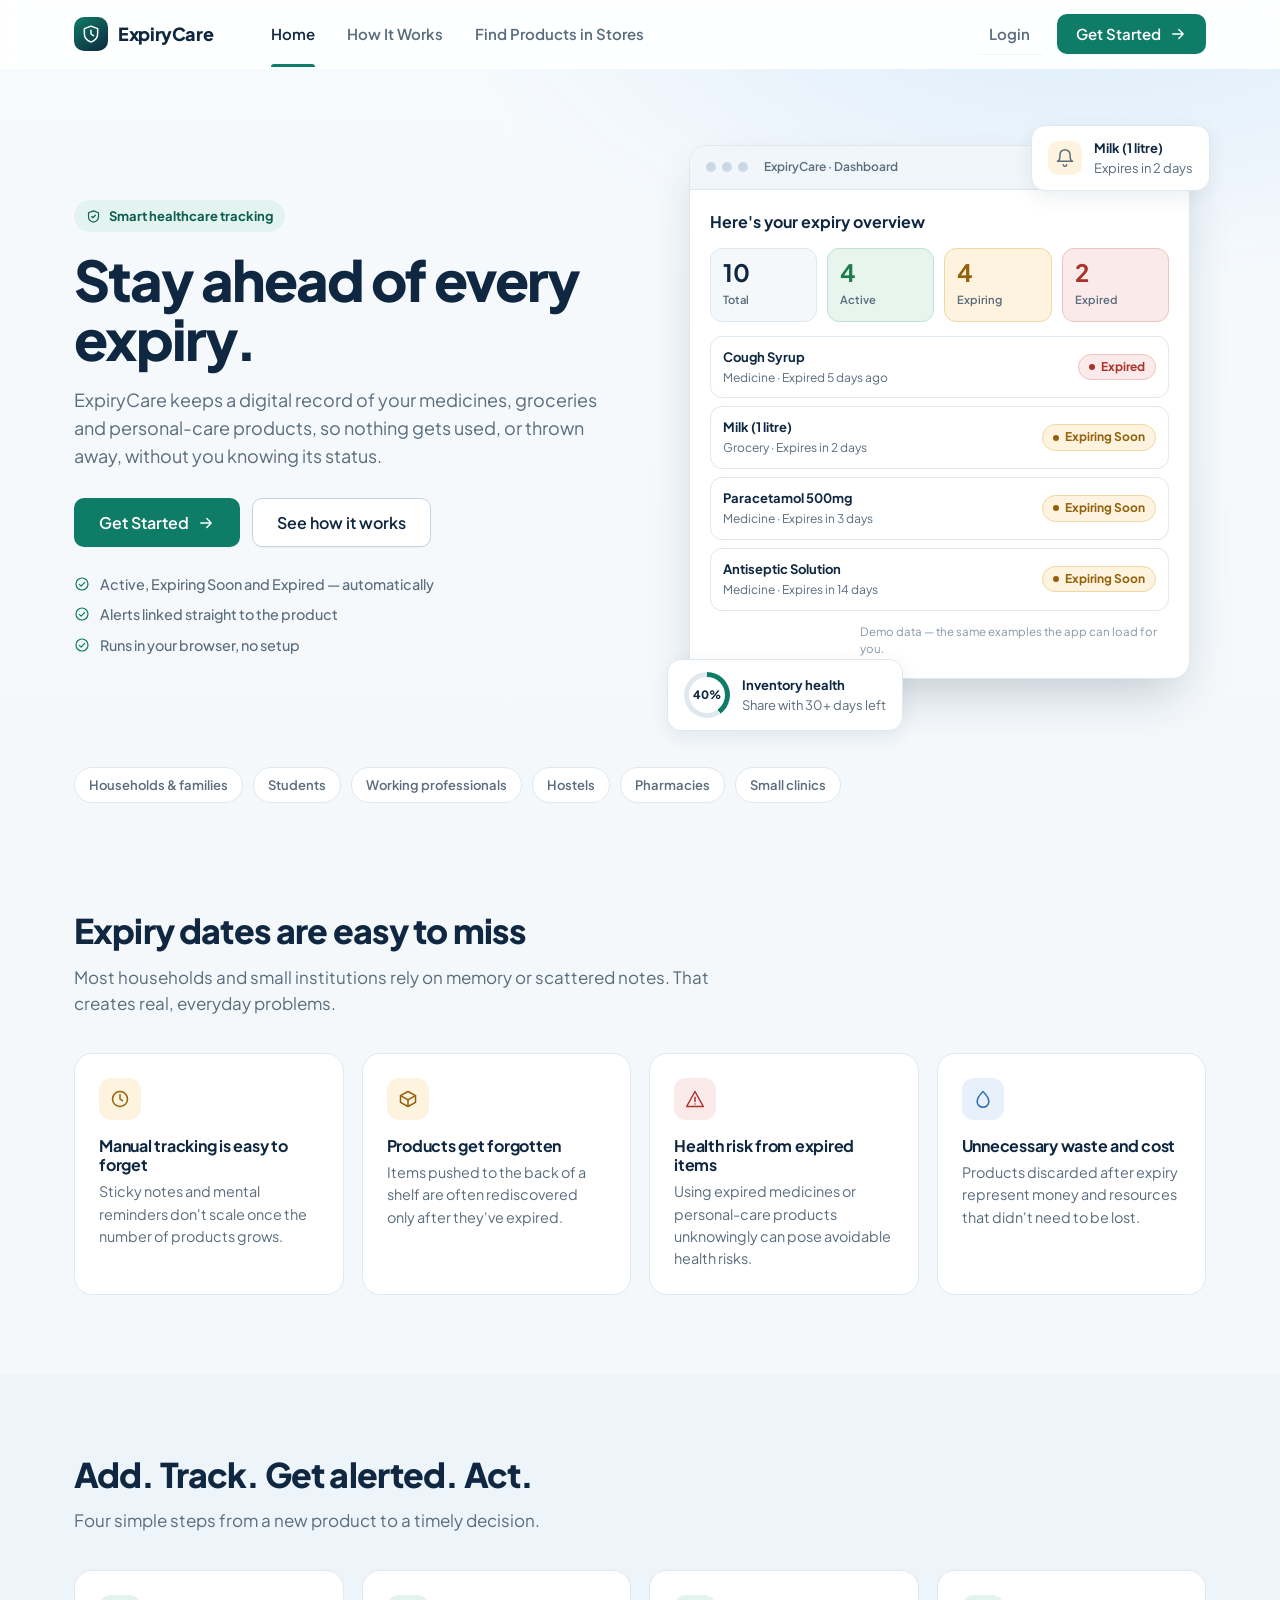
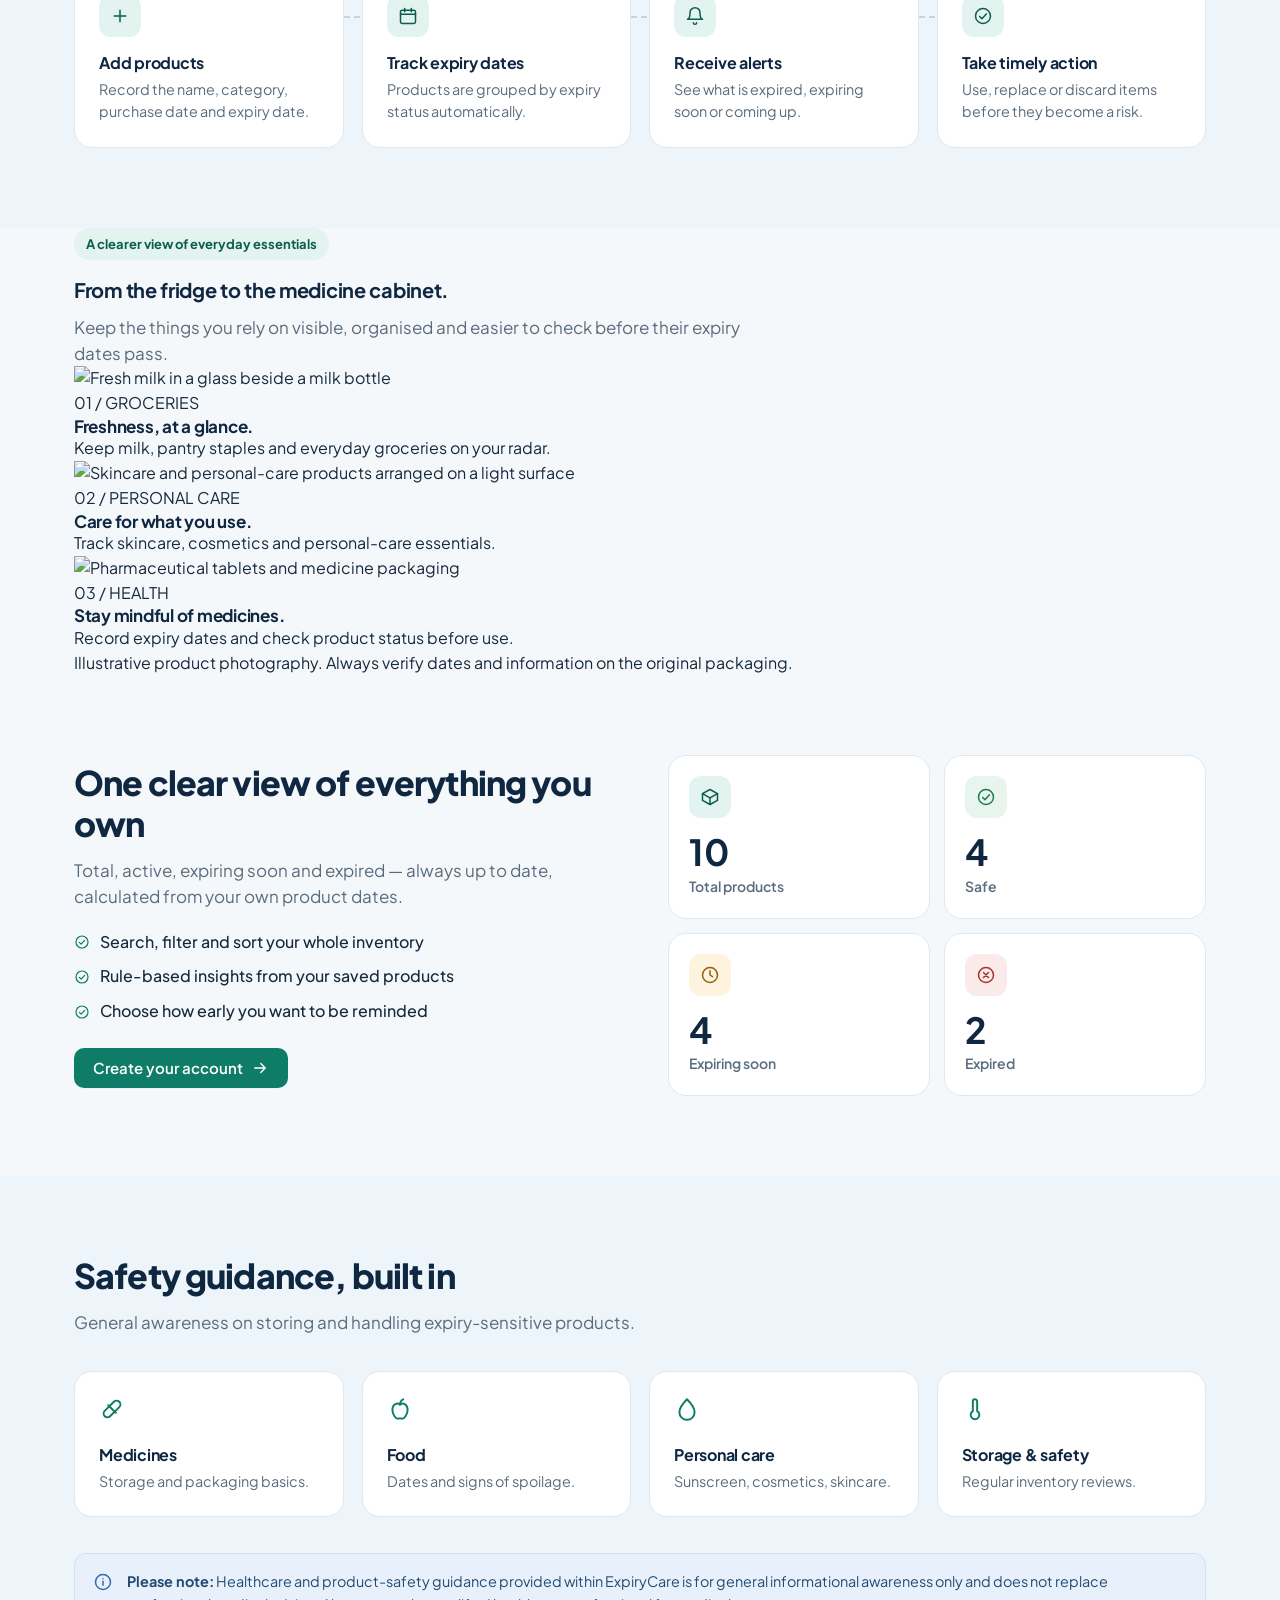
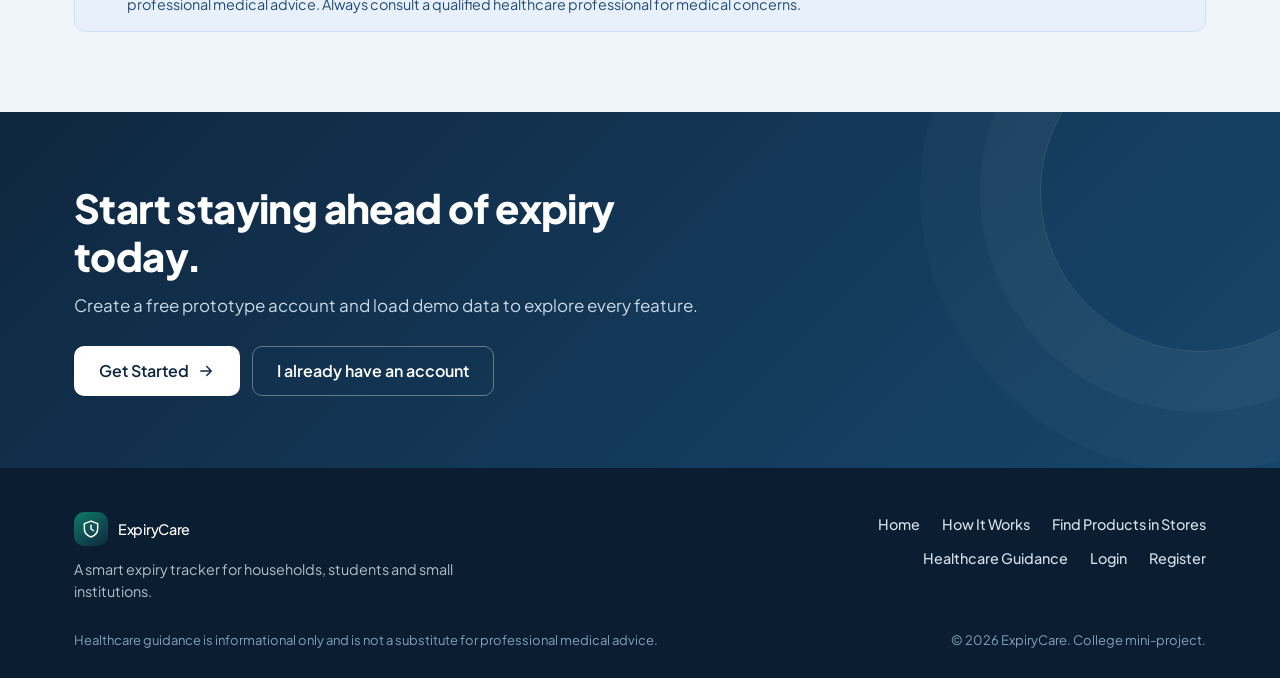
==== commit 0e159df5: "Add editorial product imagery to ExpiryCare homepage" ====
--- a/frontend/index.html
+++ b/frontend/index.html
@@ -5,7 +5,7 @@
   <meta name="viewport" content="width=device-width, initial-scale=1.0">
   <title>ExpiryCare — Stay ahead of every expiry</title>
   <meta name="description" content="Track medicines, groceries and personal-care products before they expire.">
-  <meta name="theme-color" content="#0f2740">
+  <meta name="theme-color" content="#f8faf7">
   <link rel="preconnect" href="https://fonts.googleapis.com">
   <link rel="preconnect" href="https://fonts.gstatic.com" crossorigin>
   <link rel="stylesheet" href="https://fonts.googleapis.com/css2?family=Plus+Jakarta+Sans:wght@400;500;600;700;800&display=swap">
@@ -105,6 +105,31 @@
       </div>
     </section>
 
+    <section class="product-story" aria-labelledby="product-story-heading">
+      <div class="section-inner">
+        <div class="product-story-head">
+          <p class="eyebrow">A clearer view of everyday essentials</p>
+          <h2 id="product-story-heading">From the fridge to the medicine cabinet.</h2>
+          <p class="section-lead">Keep the things you rely on visible, organised and easier to check before their expiry dates pass.</p>
+        </div>
+        <div class="product-story-grid">
+          <article class="story-card story-food">
+            <img src="https://images.unsplash.com/photo-1563636619-e9143da7973b?auto=format&fit=crop&w=1000&q=85" alt="Fresh milk in a glass beside a milk bottle" loading="lazy">
+            <div class="story-card-copy"><span>01 / GROCERIES</span><h3>Freshness, at a glance.</h3><p>Keep milk, pantry staples and everyday groceries on your radar.</p></div>
+          </article>
+          <article class="story-card story-care">
+            <img src="https://images.unsplash.com/photo-1608248543803-ba4f8c70ae0b?auto=format&fit=crop&w=1000&q=85" alt="Skincare and personal-care products arranged on a light surface" loading="lazy">
+            <div class="story-card-copy"><span>02 / PERSONAL CARE</span><h3>Care for what you use.</h3><p>Track skincare, cosmetics and personal-care essentials.</p></div>
+          </article>
+          <article class="story-card story-health">
+            <img src="https://images.unsplash.com/photo-1584308666744-24d5c474f2ae?auto=format&fit=crop&w=1000&q=85" alt="Pharmaceutical tablets and medicine packaging" loading="lazy">
+            <div class="story-card-copy"><span>03 / HEALTH</span><h3>Stay mindful of medicines.</h3><p>Record expiry dates and check product status before use.</p></div>
+          </article>
+        </div>
+        <p class="image-note">Illustrative product photography. Always verify dates and information on the original packaging.</p>
+      </div>
+    </section>
+
     <section class="band" aria-labelledby="track-heading">
       <div class="section-inner split">
         <div class="split-copy">
--- a/frontend/css/styles.css
+++ b/frontend/css/styles.css
@@ -410,3 +410,26 @@
 
 .tracking-summary { margin: .75rem 0 1.25rem; font-size: .875rem; color: var(--muted, #64748b); line-height: 1.8; }
 .tracking-summary strong { color: var(--text, #10243a); }
+
+
+/* 19. Product-quality refinements: calm, high-contrast healthcare SaaS */
+::selection { background: #ccebe3; color: #0f2740; }
+button, input, select, textarea { font: inherit; }
+button { -webkit-tap-highlight-color: transparent; }
+.btn { box-shadow: 0 1px 1px rgba(15,39,64,.04); transition: transform .18s var(--ease), box-shadow .18s var(--ease), background .18s var(--ease), border-color .18s var(--ease); }
+.btn:hover:not(:disabled) { transform: translateY(-1px); box-shadow: 0 7px 18px rgba(15,39,64,.10); }
+.btn:active:not(:disabled) { transform: translateY(0); }
+.btn:disabled { cursor: not-allowed; opacity: .58; }
+.card, .stat-card, .settings-section, .profile-card, .product-card, .alert-card, .feature-card { transition: box-shadow .2s var(--ease), border-color .2s var(--ease), transform .2s var(--ease); }
+.card:hover, .stat-card:hover, .feature-card:hover { box-shadow: var(--sh-md); }
+input:not([type=checkbox]):not([type=radio]), select, textarea { transition: border-color .15s ease, box-shadow .15s ease, background .15s ease; }
+input:not([type=checkbox]):not([type=radio]):focus, select:focus, textarea:focus { border-color: var(--teal); box-shadow: var(--ring); outline: none; }
+img { height: auto; }
+@media (prefers-reduced-motion: reduce) {
+  *, *::before, *::after { scroll-behavior: auto !important; animation-duration: .01ms !important; animation-iteration-count: 1 !important; transition-duration: .01ms !important; }
+}
+@media (max-width: 640px) {
+  .section-inner, .header-inner, .app-header-inner, .footer-inner, .hero-inner, .cta-inner { padding-left: 18px; padding-right: 18px; }
+  .app-main { padding: 22px 18px 40px; }
+  .btn { min-height: 42px; }
+}
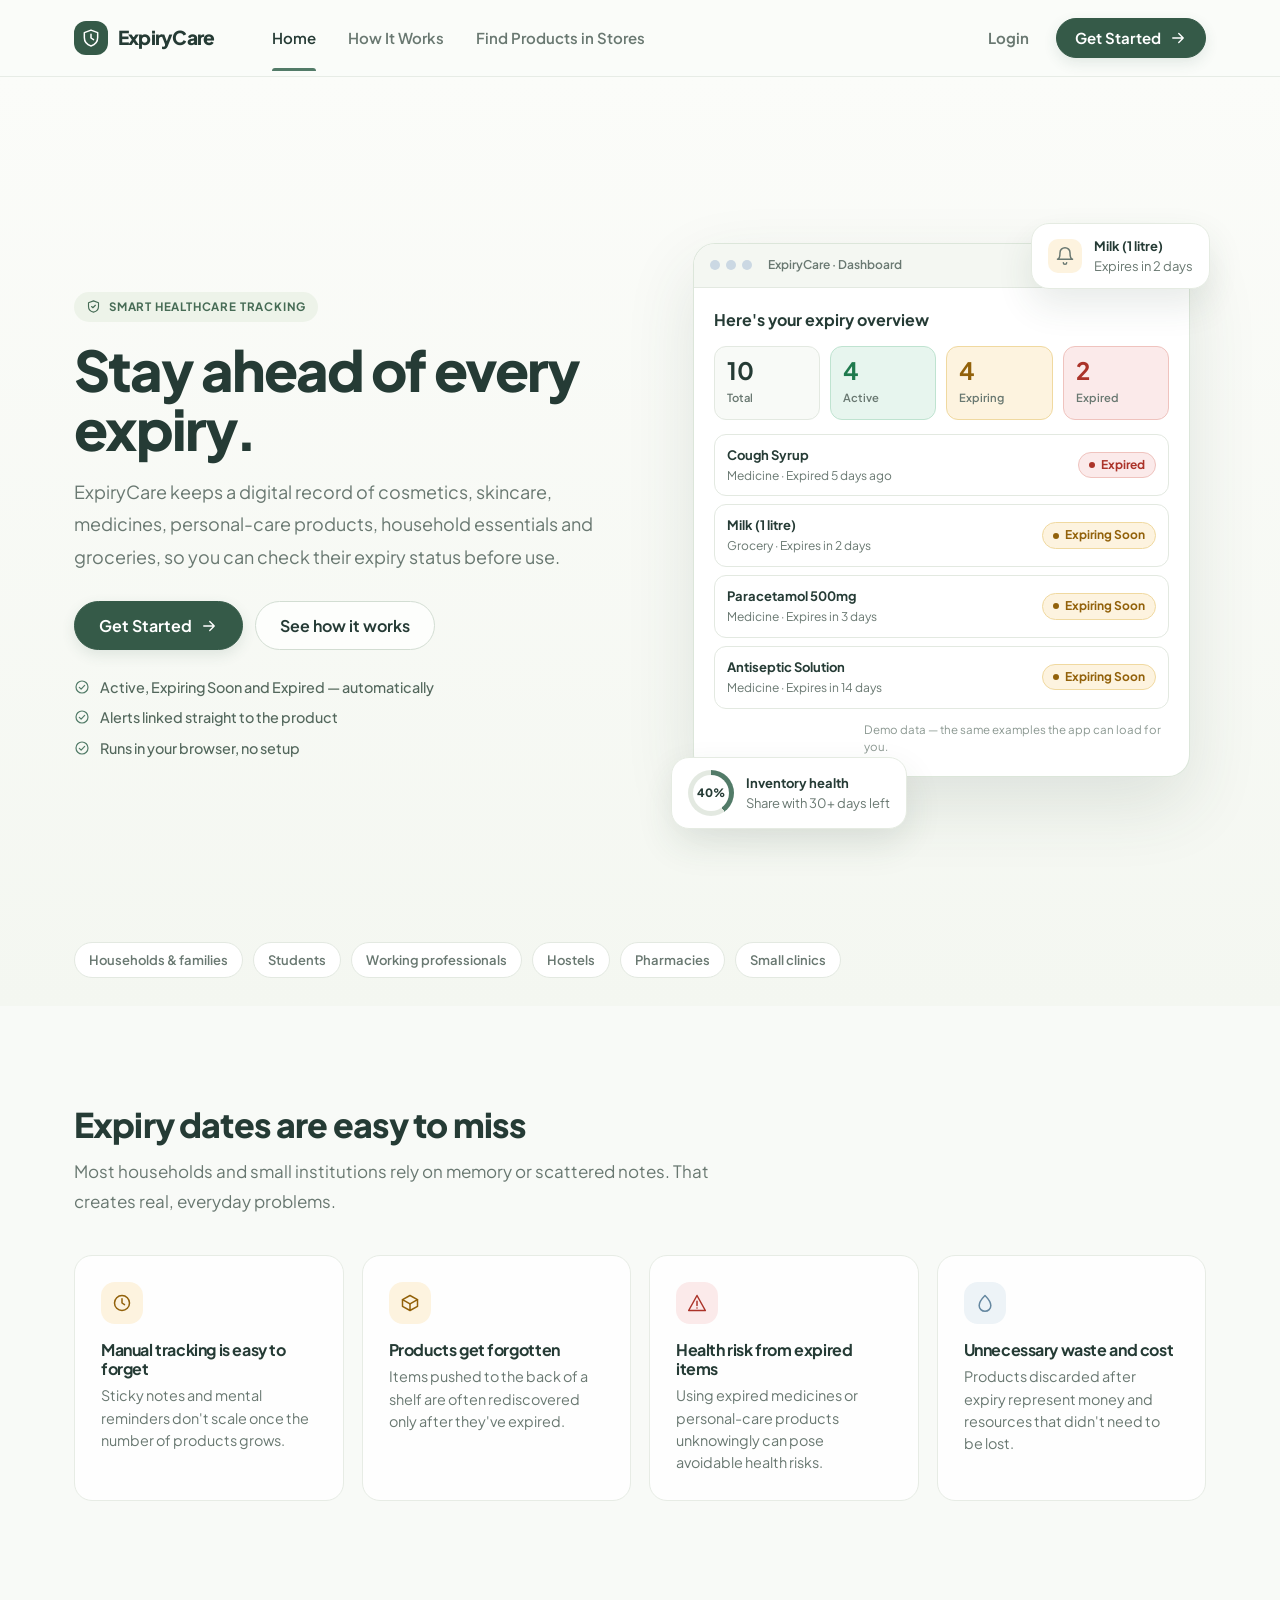
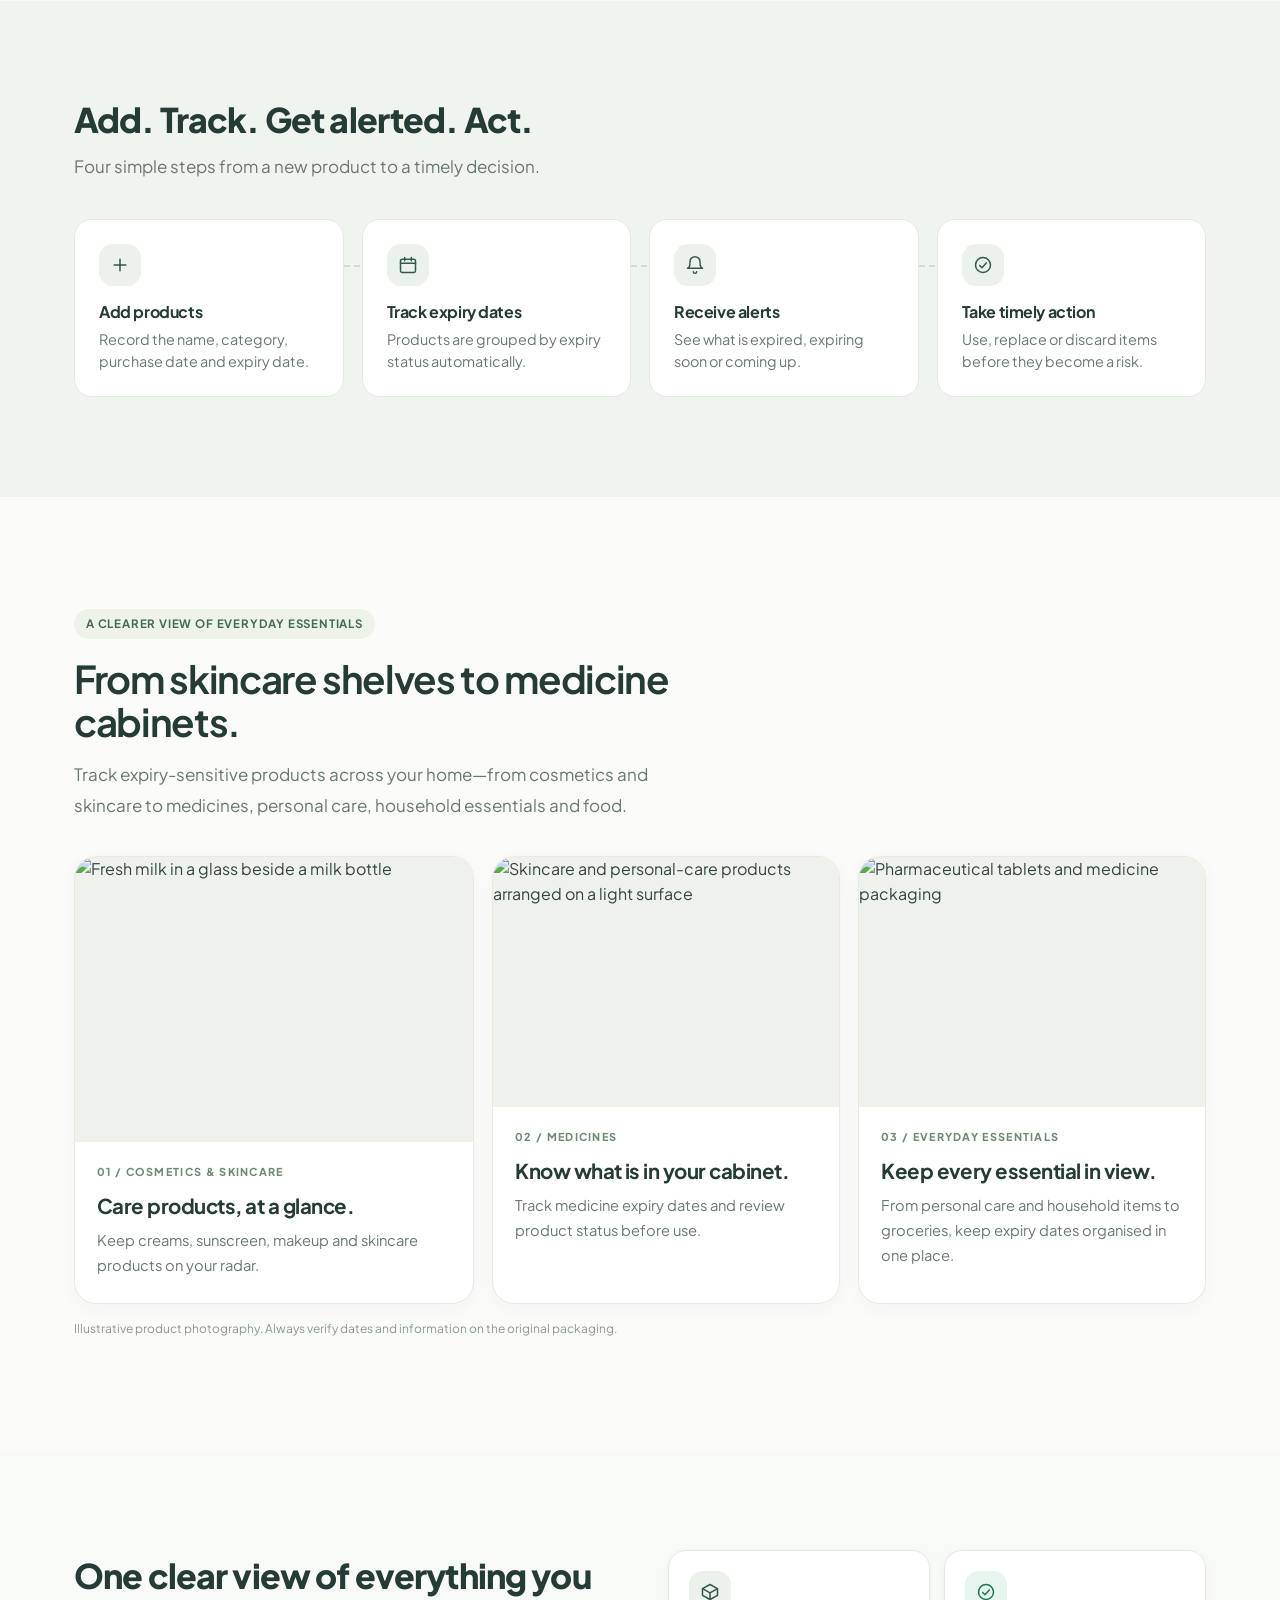
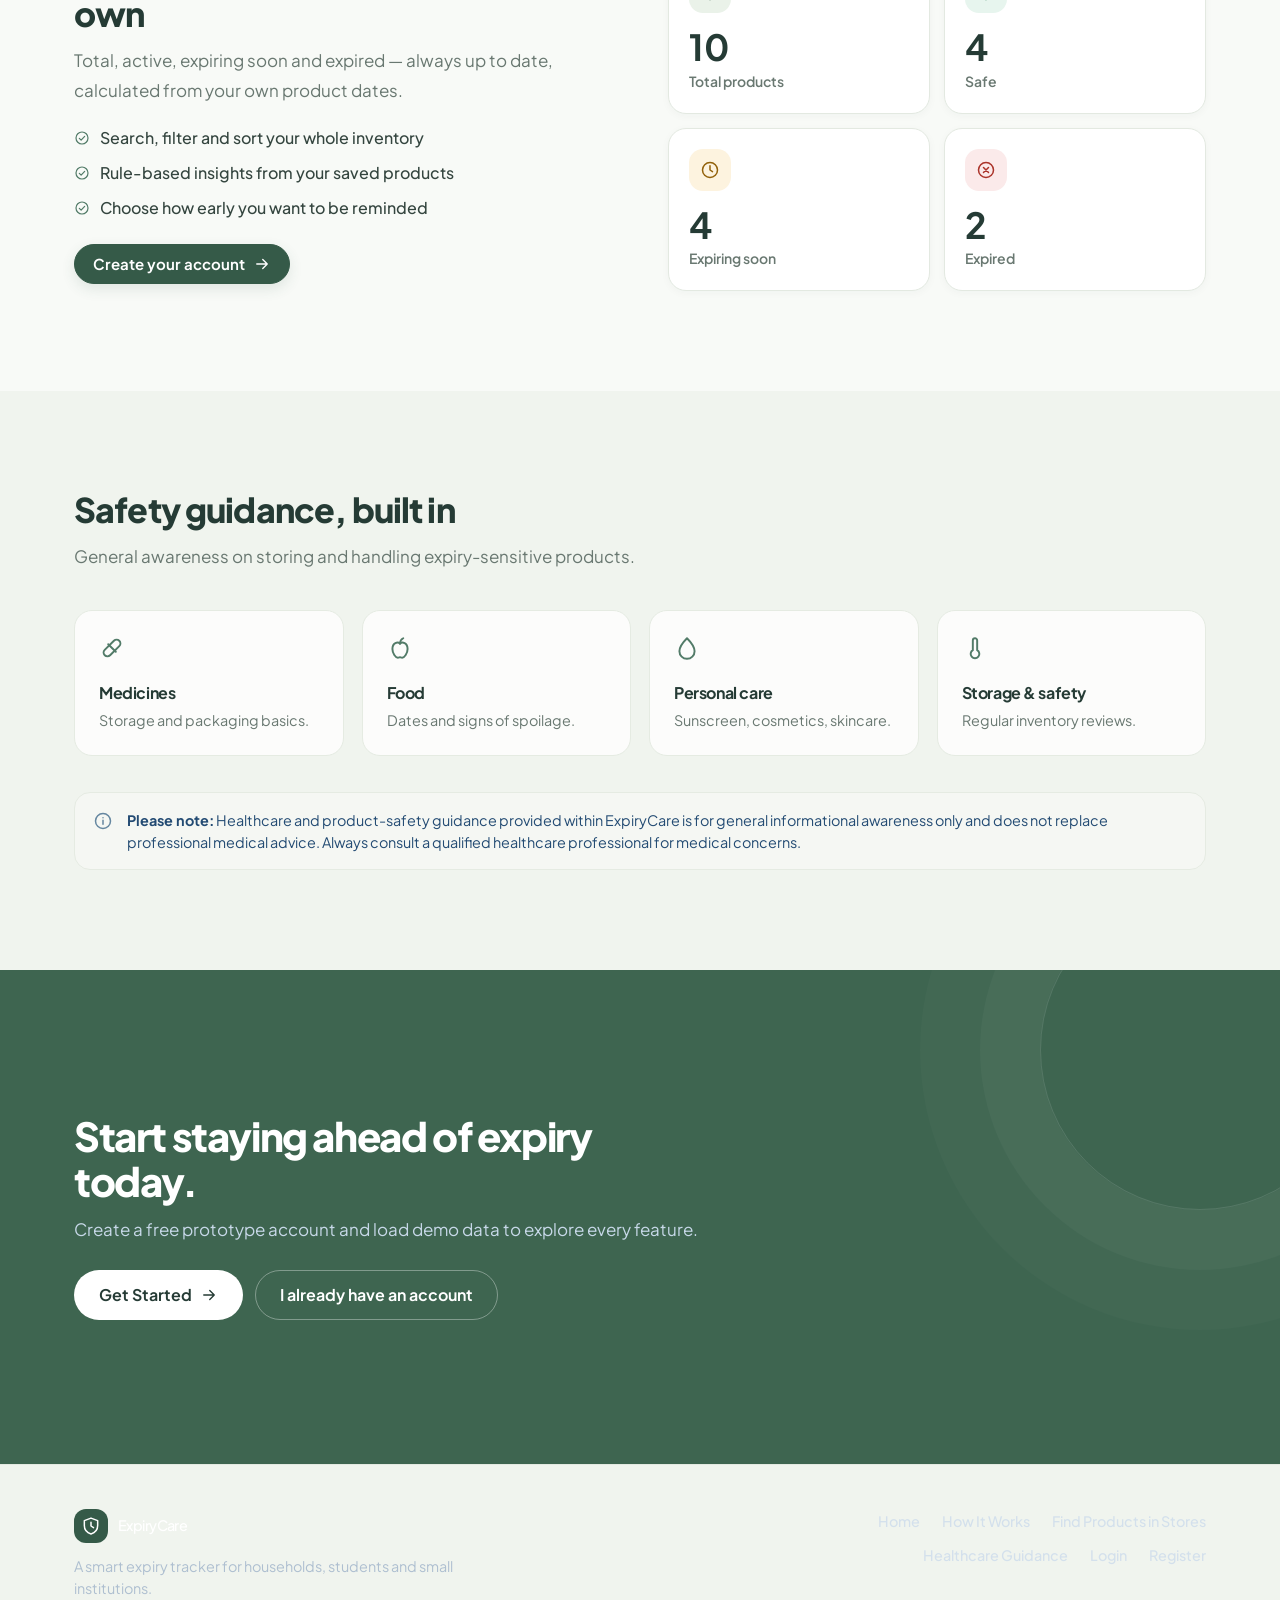
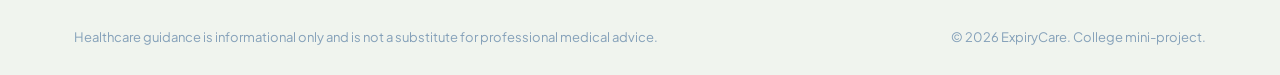
==== commit 147249d8: "Refine homepage to showcase cosmetics, medicines and diverse expiry-tracked products" ====
--- a/frontend/index.html
+++ b/frontend/index.html
@@ -4,7 +4,7 @@
   <meta charset="UTF-8">
   <meta name="viewport" content="width=device-width, initial-scale=1.0">
   <title>ExpiryCare — Stay ahead of every expiry</title>
-  <meta name="description" content="Track medicines, groceries and personal-care products before they expire.">
+  <meta name="description" content="Track cosmetics, medicines, personal-care products, household essentials and groceries before they expire.">
   <meta name="theme-color" content="#f8faf7">
   <link rel="preconnect" href="https://fonts.googleapis.com">
   <link rel="preconnect" href="https://fonts.gstatic.com" crossorigin>
@@ -37,7 +37,7 @@
         <div class="hero-copy">
           <p class="eyebrow"><svg class="i" aria-hidden="true" focusable="false"><use href="#i-shield"/></svg> Smart healthcare tracking</p>
           <h1 id="hero-heading">Stay ahead of every expiry.</h1>
-          <p class="hero-subtext">ExpiryCare keeps a digital record of your medicines, groceries and personal-care products, so nothing gets used, or thrown away, without you knowing its status.</p>
+          <p class="hero-subtext">ExpiryCare keeps a digital record of cosmetics, skincare, medicines, personal-care products, household essentials and groceries, so you can check their expiry status before use.</p>
           <div class="hero-actions">
             <a href="register.html" class="btn btn-primary btn-large">Get Started <svg class="i" aria-hidden="true" focusable="false"><use href="#i-arrow"/></svg></a>
             <a href="about.html" class="btn btn-secondary btn-large">See how it works</a>
@@ -109,21 +109,21 @@
       <div class="section-inner">
         <div class="product-story-head">
           <p class="eyebrow">A clearer view of everyday essentials</p>
-          <h2 id="product-story-heading">From the fridge to the medicine cabinet.</h2>
-          <p class="section-lead">Keep the things you rely on visible, organised and easier to check before their expiry dates pass.</p>
+          <h2 id="product-story-heading">From skincare shelves to medicine cabinets.</h2>
+          <p class="section-lead">Track expiry-sensitive products across your home—from cosmetics and skincare to medicines, personal care, household essentials and food.</p>
         </div>
         <div class="product-story-grid">
           <article class="story-card story-food">
             <img src="https://images.unsplash.com/photo-1563636619-e9143da7973b?auto=format&fit=crop&w=1000&q=85" alt="Fresh milk in a glass beside a milk bottle" loading="lazy">
-            <div class="story-card-copy"><span>01 / GROCERIES</span><h3>Freshness, at a glance.</h3><p>Keep milk, pantry staples and everyday groceries on your radar.</p></div>
+            <div class="story-card-copy"><span>01 / COSMETICS & SKINCARE</span><h3>Care products, at a glance.</h3><p>Keep creams, sunscreen, makeup and skincare products on your radar.</p></div>
           </article>
           <article class="story-card story-care">
             <img src="https://images.unsplash.com/photo-1608248543803-ba4f8c70ae0b?auto=format&fit=crop&w=1000&q=85" alt="Skincare and personal-care products arranged on a light surface" loading="lazy">
-            <div class="story-card-copy"><span>02 / PERSONAL CARE</span><h3>Care for what you use.</h3><p>Track skincare, cosmetics and personal-care essentials.</p></div>
+            <div class="story-card-copy"><span>02 / MEDICINES</span><h3>Know what is in your cabinet.</h3><p>Track medicine expiry dates and review product status before use.</p></div>
           </article>
           <article class="story-card story-health">
             <img src="https://images.unsplash.com/photo-1584308666744-24d5c474f2ae?auto=format&fit=crop&w=1000&q=85" alt="Pharmaceutical tablets and medicine packaging" loading="lazy">
-            <div class="story-card-copy"><span>03 / HEALTH</span><h3>Stay mindful of medicines.</h3><p>Record expiry dates and check product status before use.</p></div>
+            <div class="story-card-copy"><span>03 / EVERYDAY ESSENTIALS</span><h3>Keep every essential in view.</h3><p>From personal care and household items to groceries, keep expiry dates organised in one place.</p></div>
           </article>
         </div>
         <p class="image-note">Illustrative product photography. Always verify dates and information on the original packaging.</p>
--- a/frontend/css/styles.css
+++ b/frontend/css/styles.css
@@ -412,24 +412,184 @@
 .tracking-summary strong { color: var(--text, #10243a); }
 
 
-/* 19. Product-quality refinements: calm, high-contrast healthcare SaaS */
-::selection { background: #ccebe3; color: #0f2740; }
-button, input, select, textarea { font: inherit; }
-button { -webkit-tap-highlight-color: transparent; }
-.btn { box-shadow: 0 1px 1px rgba(15,39,64,.04); transition: transform .18s var(--ease), box-shadow .18s var(--ease), background .18s var(--ease), border-color .18s var(--ease); }
-.btn:hover:not(:disabled) { transform: translateY(-1px); box-shadow: 0 7px 18px rgba(15,39,64,.10); }
-.btn:active:not(:disabled) { transform: translateY(0); }
-.btn:disabled { cursor: not-allowed; opacity: .58; }
-.card, .stat-card, .settings-section, .profile-card, .product-card, .alert-card, .feature-card { transition: box-shadow .2s var(--ease), border-color .2s var(--ease), transform .2s var(--ease); }
-.card:hover, .stat-card:hover, .feature-card:hover { box-shadow: var(--sh-md); }
-input:not([type=checkbox]):not([type=radio]), select, textarea { transition: border-color .15s ease, box-shadow .15s ease, background .15s ease; }
-input:not([type=checkbox]):not([type=radio]):focus, select:focus, textarea:focus { border-color: var(--teal); box-shadow: var(--ring); outline: none; }
-img { height: auto; }
+/* ============================================================
+   LIGHT PREMIUM REFRESH — editorial, calm, image-led
+   Scoped as progressive overrides to preserve existing behaviour.
+============================================================= */
+:root {
+  --navy: #253b35;
+  --ink: #34453f;
+  --muted: #697871;
+  --faint: #8b9891;
+  --bg: #f8faf7;
+  --surface: #ffffff;
+  --soft: #f0f4ee;
+  --line: #e3e9e1;
+  --line-strong: #d2ddd2;
+  --teal: #527b68;
+  --teal-dark: #355a48;
+  --teal-soft: #eaf2e9;
+  --blue: #6587a0;
+  --blue-soft: #edf3f7;
+  --sh-sm: 0 2px 8px rgba(38, 61, 49, .035);
+  --sh-md: 0 12px 32px rgba(38, 61, 49, .07);
+  --sh-lg: 0 28px 70px -22px rgba(38, 61, 49, .20);
+  --r-sm: 10px;
+  --r-md: 16px;
+  --r-lg: 24px;
+  --ring: 0 0 0 3px rgba(82, 123, 104, .22);
+}
+body { background: var(--bg); color: var(--ink); }
+h1, h2, h3 { color: var(--navy); letter-spacing: -.035em; }
+h1 { font-size: clamp(2.6rem, 5.5vw, 5.2rem); line-height: 1.02; font-weight: 700; }
+h2 { font-size: clamp(1.65rem, 3vw, 2.7rem); line-height: 1.12; font-weight: 650; }
+h3 { letter-spacing: -.025em; }
+.site-header, .app-header { background: rgba(250, 252, 249, .94); border-bottom-color: rgba(227, 233, 225, .8); }
+.header-inner, .app-header-inner { height: 76px; }
+.brand { font-size: 1.2rem; letter-spacing: -.04em; }
+.brand-mark { background: var(--teal-dark); border-radius: 12px; }
+.btn { border-radius: 999px; font-weight: 650; transition: transform .2s var(--ease), box-shadow .2s var(--ease), background .2s var(--ease); }
+.btn:hover { transform: translateY(-1px); }
+.btn-primary { background: var(--teal-dark); border-color: var(--teal-dark); box-shadow: 0 5px 14px rgba(53, 90, 72, .12); }
+.btn-primary:hover { background: #294a3a; box-shadow: 0 8px 20px rgba(53, 90, 72, .16); }
+.btn-secondary { background: rgba(255,255,255,.72); border-color: var(--line-strong); }
+.eyebrow { background: #edf3e9; color: #466b55; letter-spacing: .07em; text-transform: uppercase; font-size: .72rem; }
+.tile { border-radius: 14px; }
+.site-footer { background: #f0f4ee; border-top: 1px solid var(--line); }
+.hero { background: linear-gradient(180deg, #fbfcf9 0%, #f4f7f1 100%); overflow: hidden; }
+.hero-inner { padding-top: clamp(42px, 7vw, 92px); padding-bottom: clamp(42px, 6vw, 78px); gap: clamp(32px, 5vw, 76px); }
+.hero-subtext, .section-lead { color: var(--muted); line-height: 1.8; }
+.hero-points { color: #53675c; }
+.preview-card { border: 1px solid rgba(219, 229, 217, .95); box-shadow: 0 28px 70px rgba(46, 73, 55, .12); border-radius: 22px; }
+.preview-bar { background: #f4f7f2; }
+.float-card { border: 1px solid #e5ebe2; box-shadow: 0 16px 36px rgba(46, 73, 55, .11); border-radius: 18px; }
+.band { padding-top: clamp(58px, 8vw, 100px); padding-bottom: clamp(58px, 8vw, 100px); }
+.band-tint { background: #f0f4ee; }
+.section-head { margin-bottom: 38px; }
+.problem-card, .mini-card, .guide-mini, .flow-step { border-radius: 18px; }
+.problem-card { border: 1px solid #e7ece5; background: rgba(255,255,255,.84); padding: 26px; transition: transform .22s var(--ease), box-shadow .22s var(--ease); }
+.problem-card:hover { transform: translateY(-4px); box-shadow: var(--sh-md); }
+.mini-card { border: 1px solid var(--line); box-shadow: var(--sh-sm); }
+.guide-mini { border: 1px solid #e5ebe2; background: rgba(255,255,255,.78); padding: 24px; }
+.cta-band { background: #3e6550; }
+.cta-inner { padding-top: 72px; padding-bottom: 72px; }
+.disclaimer-note { background: #f5f7f3; border-color: #e5ebe2; }
+.product-story { padding: clamp(64px, 9vw, 112px) 0; background: #fbfcf9; }
+.product-story-head { max-width: 720px; margin-bottom: 36px; }
+.product-story-head h2 { margin-bottom: 16px; }
+.product-story-head .section-lead { max-width: 600px; }
+.product-story-grid { display: grid; grid-template-columns: 1.15fr 1fr 1fr; gap: 18px; align-items: stretch; }
+.story-card { min-width: 0; overflow: hidden; background: #fff; border: 1px solid #e5ebe2; border-radius: 22px; box-shadow: 0 5px 20px rgba(38,61,49,.035); transition: transform .25s var(--ease), box-shadow .25s var(--ease); }
+.story-card:hover { transform: translateY(-5px); box-shadow: var(--sh-md); }
+.story-card img { display: block; width: 100%; height: 250px; object-fit: cover; background: #eef2eb; }
+.story-food img { height: 285px; }
+.story-card-copy { padding: 22px 22px 25px; }
+.story-card-copy > span { display: block; margin-bottom: 13px; color: #6d8a75; font-size: .68rem; font-weight: 750; letter-spacing: .12em; }
+.story-card-copy h3 { font-size: 1.28rem; margin-bottom: 9px; }
+.story-card-copy p { color: var(--muted); font-size: .92rem; line-height: 1.7; }
+.image-note { margin-top: 16px; color: var(--faint); font-size: .75rem; }
+@media (max-width: 800px) {
+  .product-story-grid { grid-template-columns: 1fr 1fr; }
+  .story-food { grid-column: 1 / -1; }
+  .story-food img, .story-card img { height: 220px; }
+  .story-food img { height: 280px; }
+}
+@media (max-width: 520px) {
+  .product-story-grid { grid-template-columns: 1fr; }
+  .story-food { grid-column: auto; }
+  .story-card img, .story-food img { height: 230px; }
+  .story-card-copy { padding: 19px; }
+  .hero-inner { padding-top: 42px; }
+}
 @media (prefers-reduced-motion: reduce) {
-  *, *::before, *::after { scroll-behavior: auto !important; animation-duration: .01ms !important; animation-iteration-count: 1 !important; transition-duration: .01ms !important; }
-}
+  .story-card, .problem-card, .btn { transition: none; }
+  .story-card:hover, .problem-card:hover, .btn:hover { transform: none; }
+}
+
+/* Real product thumbnails in the inventory table */
+.product-cell { gap: 13px; align-items: center; }
+.product-thumb { display: block; width: 54px; height: 54px; flex: 0 0 54px; object-fit: cover; border-radius: 13px; background: #eef2eb; border: 1px solid #e5ebe2; }
+.product-cell-copy { min-width: 0; }
+.product-cell-copy > a, .product-cell-copy a { font-weight: 650; }
 @media (max-width: 640px) {
-  .section-inner, .header-inner, .app-header-inner, .footer-inner, .hero-inner, .cta-inner { padding-left: 18px; padding-right: 18px; }
-  .app-main { padding: 22px 18px 40px; }
-  .btn { min-height: 42px; }
-}
+  .product-thumb { width: 46px; height: 46px; flex-basis: 46px; border-radius: 11px; }
+  .product-cell { gap: 10px; }
+}
+
+/* Retail Intelligence + customer catalogue: cohesive light premium treatment */
+.ri-wrap, .catalog-wrap { color: var(--ink); }
+.ri-head, .catalog-head { padding: clamp(28px, 5vw, 54px); background: linear-gradient(135deg,#f0f5ed 0%,#fbfcf9 68%,#edf3f5 100%); border: 1px solid var(--line); border-radius: 26px; margin-bottom: 22px; }
+.ri-head h1, .catalog-head h1 { max-width: 780px; margin: .3em 0; }
+.ri-head > div:last-child { display:flex; flex-wrap:wrap; gap:10px; align-items:center; }
+.ri-btn { border: 1px solid var(--line-strong); background: white; color: var(--teal-dark); border-radius: 999px; padding: 11px 17px; font-weight: 650; cursor: pointer; transition: transform .18s ease, box-shadow .18s ease; }
+.ri-btn:hover { transform: translateY(-1px); box-shadow: var(--sh-sm); }
+.ri-btn-primary { background: var(--teal-dark); color:white; border-color:var(--teal-dark); }
+.ri-panel { background: #fff; border: 1px solid var(--line); border-radius: 20px; padding: clamp(18px, 3vw, 28px); margin: 20px 0; box-shadow: var(--sh-sm); }
+.ri-panel h2 { font-size: clamp(1.25rem,2vw,1.7rem); }
+.ri-table-wrap, .catalog-table-wrap { overflow-x:auto; border:1px solid var(--line); border-radius:14px; }
+.ri-table, .catalog-table { width:100%; border-collapse:collapse; min-width:660px; }
+.ri-table th, .catalog-table th { background:#f3f6f1; color:#5d6d62; font-size:.72rem; text-transform:uppercase; letter-spacing:.06em; }
+.ri-table th, .ri-table td, .catalog-table th, .catalog-table td { padding:14px 16px; text-align:left; border-bottom:1px solid #e9eee7; }
+.ri-table tr:last-child td, .catalog-table tr:last-child td { border-bottom:0; }
+.ri-table tbody tr:hover, .catalog-table tbody tr:hover { background:#fafcf9; }
+.ri-form { display:flex; flex-wrap:wrap; gap:14px; align-items:end; margin-top:20px; }
+.ri-form label, .catalog-search label { display:grid; gap:7px; color:#52645a; font-size:.86rem; font-weight:600; }
+.ri-form input, .ri-form select, .catalog-search input, .catalog-search select { min-height:45px; border:1px solid var(--line-strong)!important; border-radius:11px!important; padding:10px 13px!important; background:#fff; color:var(--ink); font:inherit; }
+.ri-editorial { display:grid; grid-template-columns:minmax(240px,.8fr) minmax(0,1.4fr); gap:28px; align-items:center; padding:24px 0 30px; }
+.ri-editorial-copy { padding:10px 0; }
+.ri-editorial-copy h2 { margin:.45em 0; }
+.ri-editorial-copy p:last-child { color:var(--muted); line-height:1.75; }
+.ri-editorial-photos { display:grid; grid-template-columns:repeat(3,minmax(0,1fr)); gap:12px; }
+.ri-editorial-photos figure { overflow:hidden; border:1px solid var(--line); border-radius:16px; background:white; margin:0; }
+.ri-editorial-photos img { display:block; width:100%; height:150px; object-fit:cover; background:#eef2eb; }
+.ri-editorial-photos figcaption { padding:11px 12px; font-size:.83rem; font-weight:650; color:#52645a; }
+.catalog-search { display:flex; flex-wrap:wrap; gap:16px; padding:20px; border:1px solid var(--line); background:white; border-radius:18px; margin:18px 0; }
+.catalog-search label { flex:1; min-width:160px; }
+.catalog-search label:first-child { flex:2; }
+.catalog-note { color:var(--muted); line-height:1.7; }
+@media(max-width:760px) {
+  .ri-editorial { grid-template-columns:1fr; }
+  .ri-editorial-photos img { height:125px; }
+  .ri-head, .catalog-head { border-radius:20px; padding:24px; }
+}
+@media(max-width:460px) {
+  .ri-editorial-photos { gap:8px; }
+  .ri-editorial-photos img { height:95px; }
+  .ri-editorial-photos figcaption { padding:9px; font-size:.74rem; }
+}
+
+/* Product detail: editorial photo paired with factual expiry information */
+.pd-identity { align-items:center; gap:22px; }
+.pd-product-photo { width:clamp(130px, 20vw, 220px); aspect-ratio:1; flex:0 0 auto; object-fit:cover; border-radius:22px; background:#eef2eb; border:1px solid var(--line); box-shadow:var(--sh-sm); }
+.pd-hero { gap:clamp(22px,4vw,48px); }
+.pd-status-card, .product-safety-note, .evidence-panel { border-radius:20px; border-color:var(--line); box-shadow:var(--sh-sm); }
+.product-detail-row { border-bottom-color:var(--line); }
+input:focus-visible, select:focus-visible, textarea:focus-visible, button:focus-visible, a:focus-visible { outline:none; box-shadow:var(--ring); }
+@media(max-width:620px) {
+  .pd-identity { align-items:flex-start; flex-wrap:wrap; }
+  .pd-product-photo { width:112px; border-radius:16px; }
+}
+
+.catalog-product-cell { display:flex; align-items:center; gap:12px; min-width:210px; }
+.catalog-product-cell img { width:54px; height:54px; object-fit:cover; border-radius:12px; border:1px solid var(--line); background:#eef2eb; flex:0 0 54px; }
+.catalog-status { display:inline-flex; align-items:center; border-radius:999px; padding:6px 10px; background:#edf4ec; color:#456b52; font-size:.78rem; font-weight:700; white-space:nowrap; }
+.catalog-empty { text-align:center!important; padding:36px!important; color:var(--muted); }
+.form-section, .form-layout, .product-form, .form-group { border-color:var(--line); }
+.form-group { border-radius:18px; }
+input, select, textarea { border-color:var(--line-strong); border-radius:11px; }
+input:focus, select:focus, textarea:focus { border-color:#80a38b; }
+.summary-card, .dashboard-priority, .dashboard-secondary, .insights-section { border-radius:18px; border-color:var(--line); box-shadow:var(--sh-sm); }
+.summary-card { background:#fff; }
+.dashboard-greeting { margin-bottom:28px; }
+.dashboard-context, .page-subtext { color:var(--muted); line-height:1.7; }
+.alert-item, .recent-item { border-color:var(--line); }
+.status-badge, .days-chip { border-radius:999px; }
+.table-wrap, .inventory-table-wrap { border-radius:16px; border-color:var(--line); }
+table thead th { background:#f2f6f0; color:#65756a; }
+table tbody tr:hover { background:#fafcf9; }
+.empty-state { border:1px dashed var(--line-strong); border-radius:16px; background:#fbfcf9; color:var(--muted); }
+.login-card, .auth-card, .register-card, .profile-card { border:1px solid var(--line); border-radius:24px; box-shadow:var(--sh-md); }
+@media(max-width:560px) {
+  .catalog-product-cell img { width:46px; height:46px; flex-basis:46px; }
+  .catalog-product-cell { min-width:190px; gap:9px; }
+}
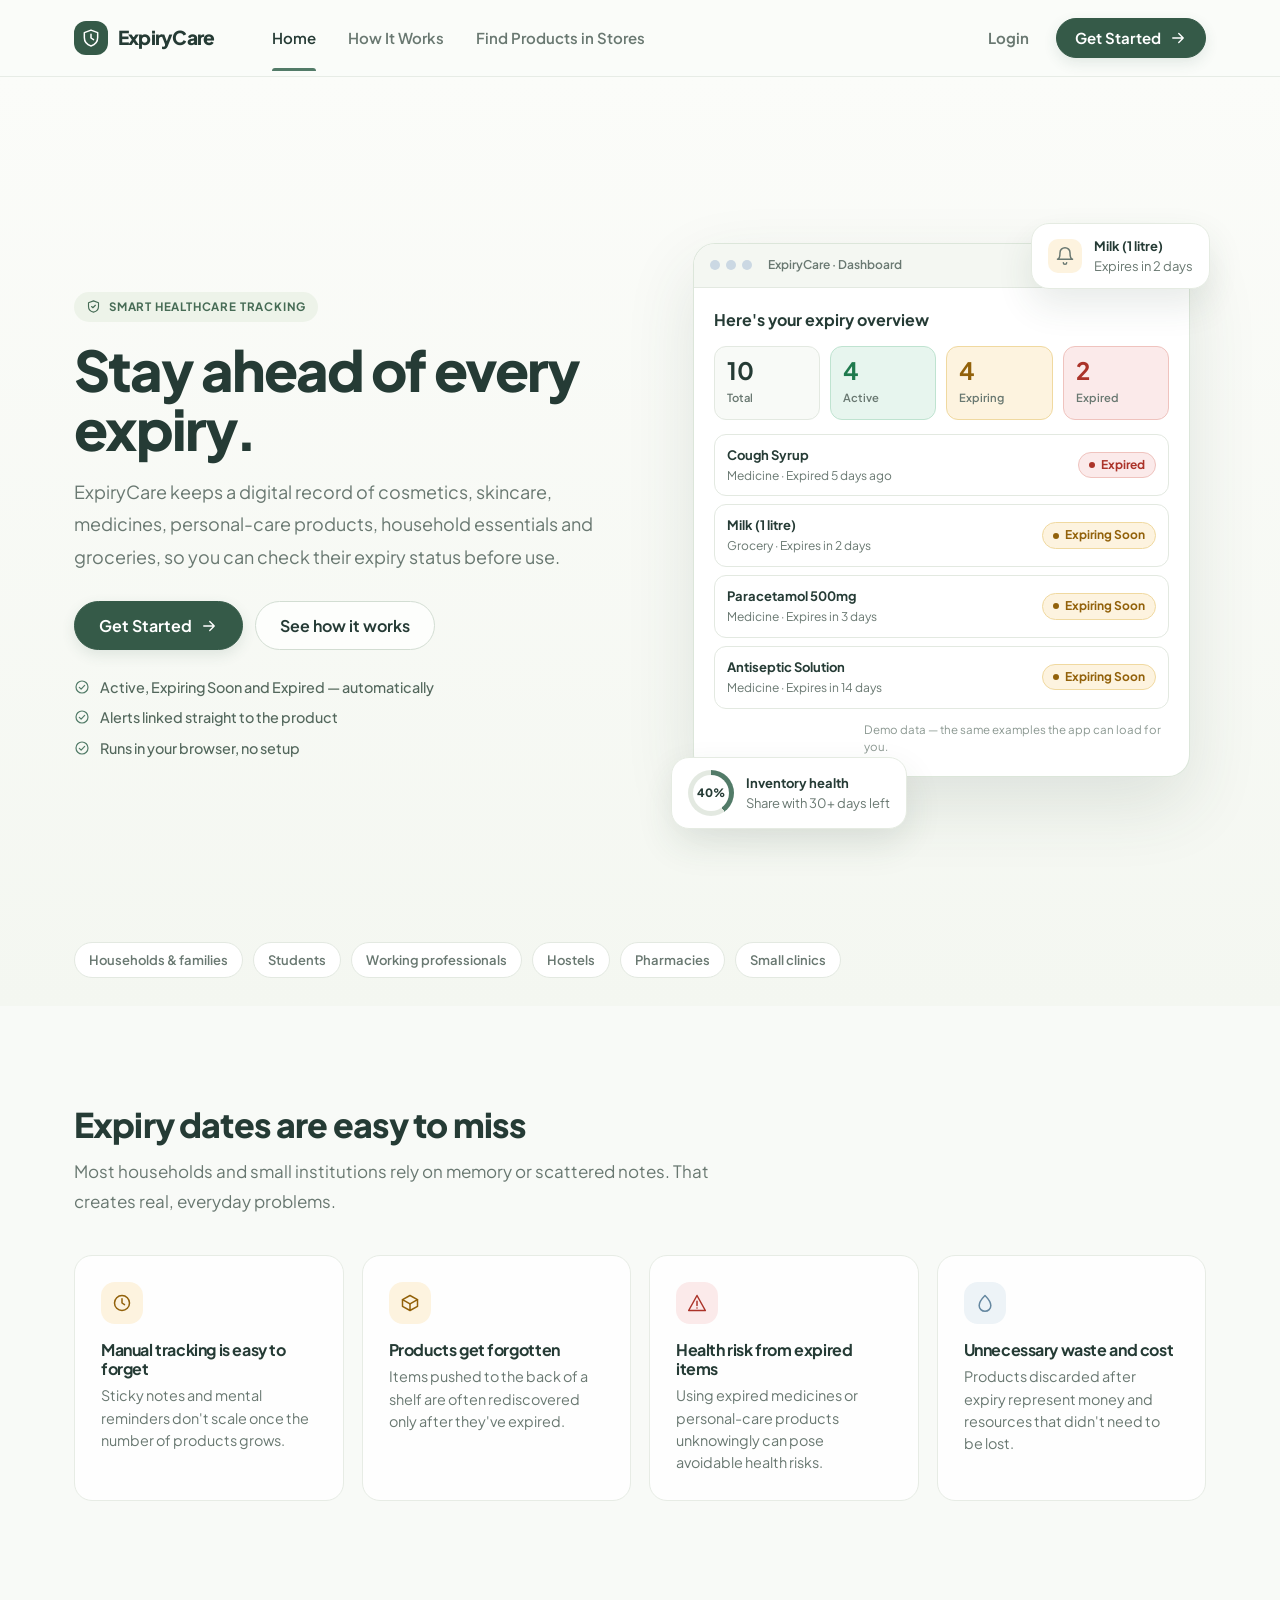
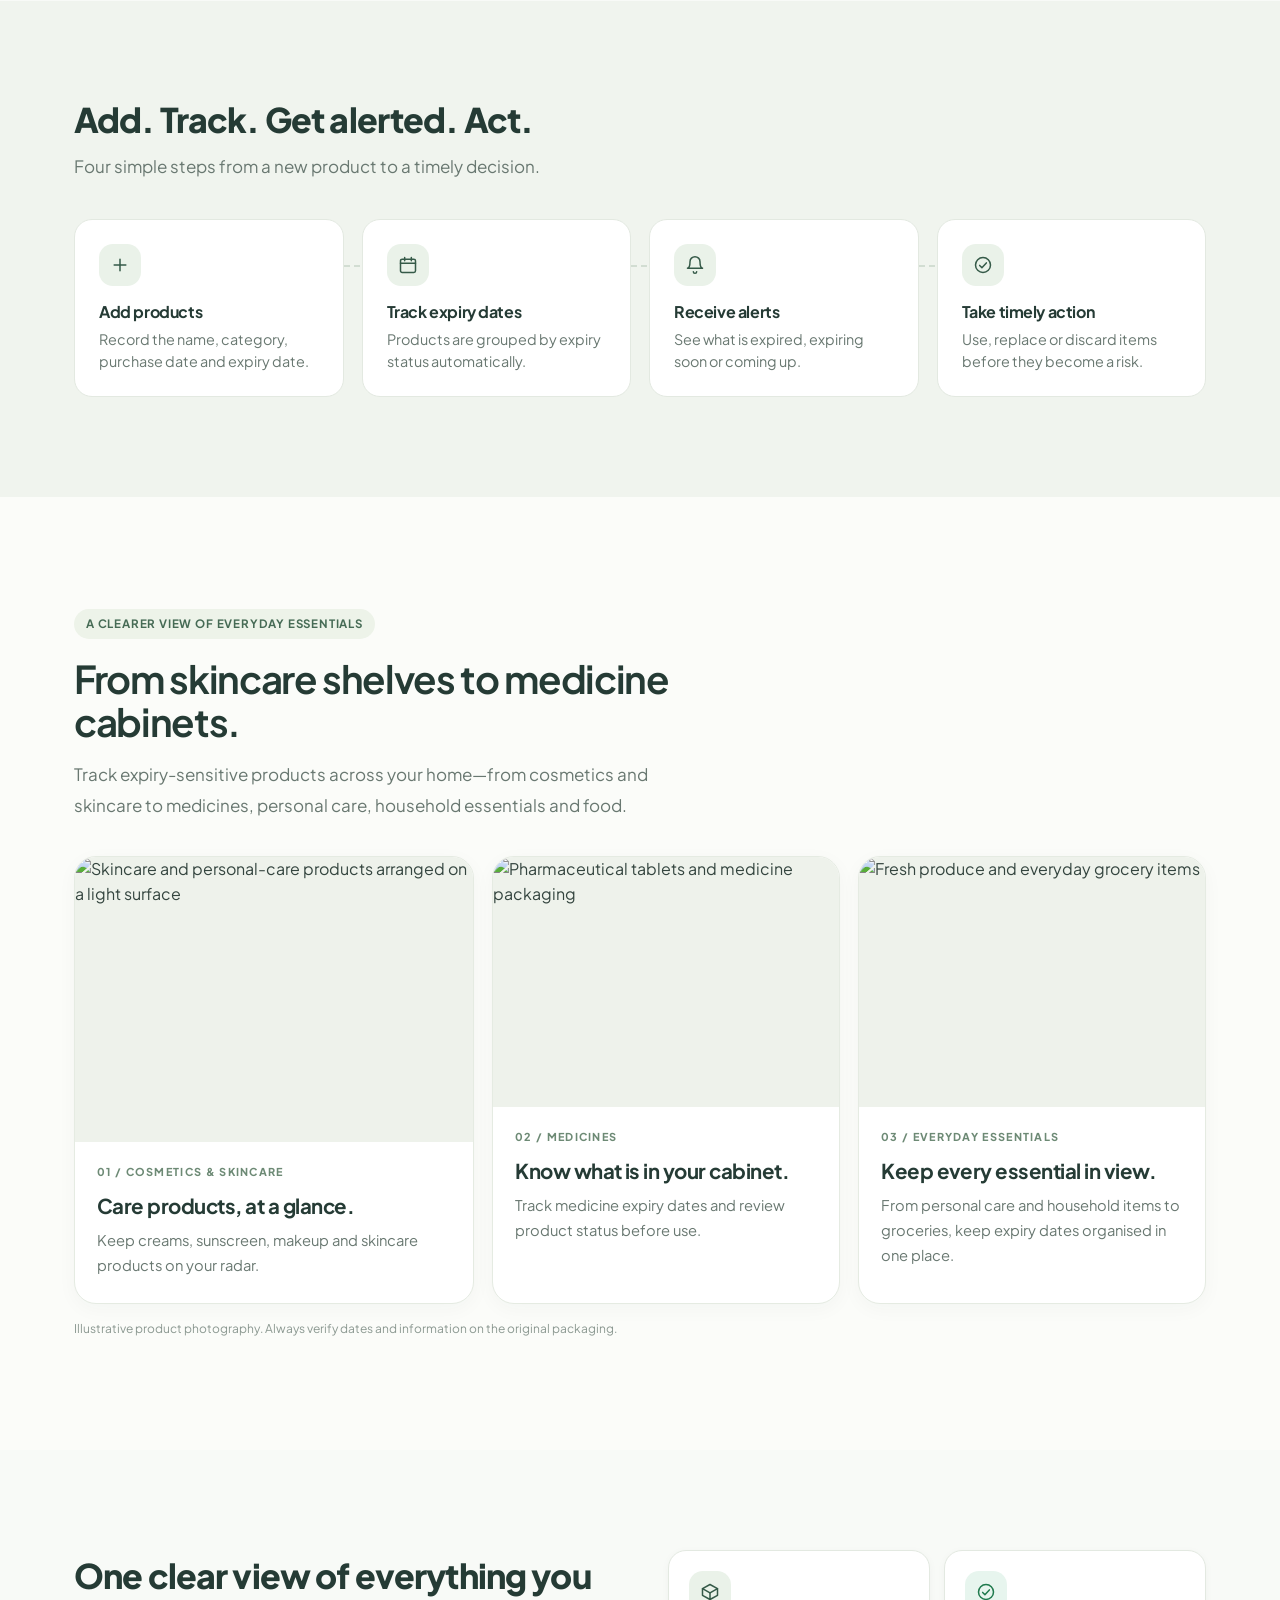
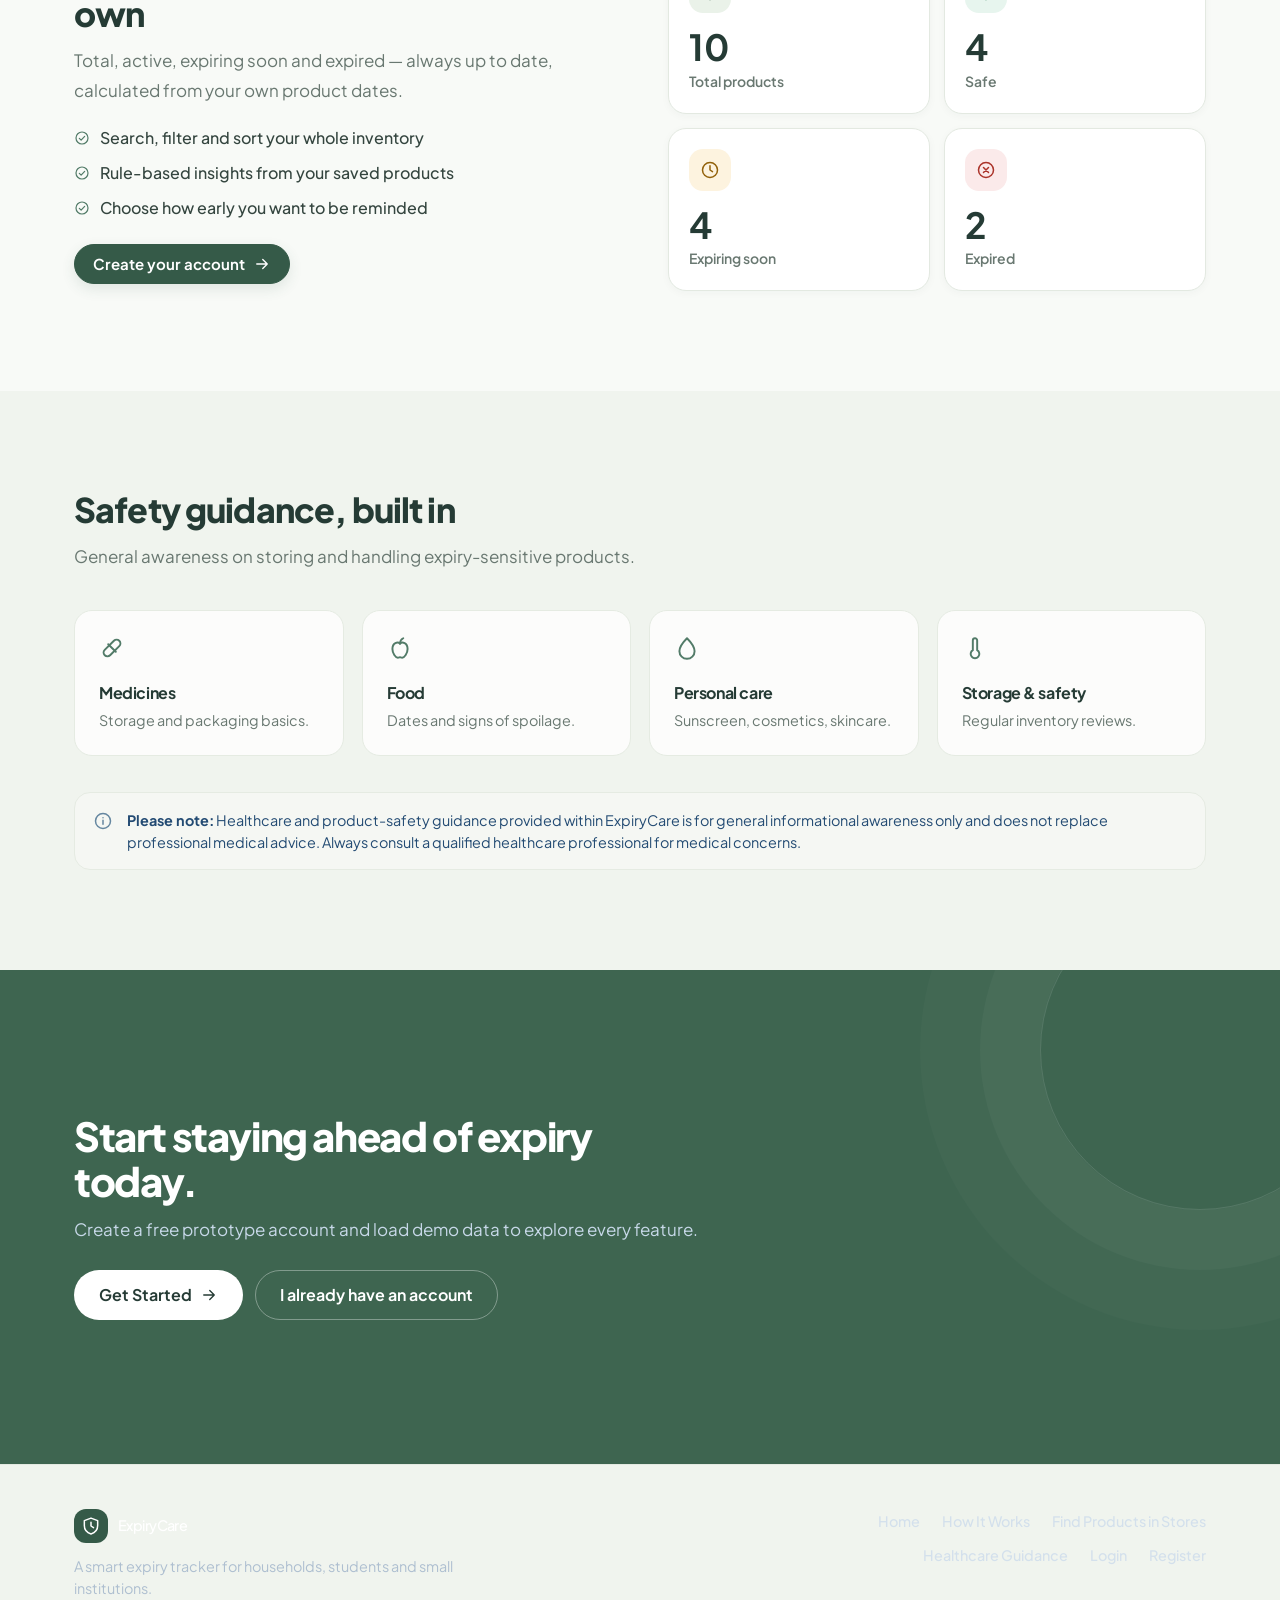
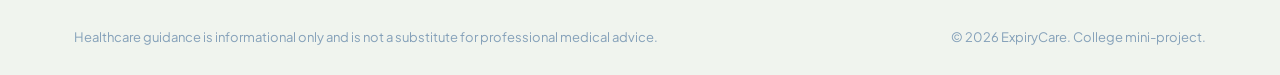
==== commit 19c7a70c: "Unify retail pages with premium ExpiryCare interface" ====
--- a/frontend/index.html
+++ b/frontend/index.html
@@ -114,15 +114,15 @@
         </div>
         <div class="product-story-grid">
           <article class="story-card story-food">
-            <img src="https://images.unsplash.com/photo-1563636619-e9143da7973b?auto=format&fit=crop&w=1000&q=85" alt="Fresh milk in a glass beside a milk bottle" loading="lazy">
+            <img src="https://images.unsplash.com/photo-1608248543803-ba4f8c70ae0b?auto=format&fit=crop&w=1000&q=85" alt="Skincare and personal-care products arranged on a light surface" loading="lazy">
             <div class="story-card-copy"><span>01 / COSMETICS & SKINCARE</span><h3>Care products, at a glance.</h3><p>Keep creams, sunscreen, makeup and skincare products on your radar.</p></div>
           </article>
           <article class="story-card story-care">
-            <img src="https://images.unsplash.com/photo-1608248543803-ba4f8c70ae0b?auto=format&fit=crop&w=1000&q=85" alt="Skincare and personal-care products arranged on a light surface" loading="lazy">
+            <img src="https://images.unsplash.com/photo-1584308666744-24d5c474f2ae?auto=format&fit=crop&w=1000&q=85" alt="Pharmaceutical tablets and medicine packaging" loading="lazy">
             <div class="story-card-copy"><span>02 / MEDICINES</span><h3>Know what is in your cabinet.</h3><p>Track medicine expiry dates and review product status before use.</p></div>
           </article>
           <article class="story-card story-health">
-            <img src="https://images.unsplash.com/photo-1584308666744-24d5c474f2ae?auto=format&fit=crop&w=1000&q=85" alt="Pharmaceutical tablets and medicine packaging" loading="lazy">
+            <img src="https://images.unsplash.com/photo-1542838132-92c53300491e?auto=format&fit=crop&w=1000&q=85" alt="Fresh produce and everyday grocery items" loading="lazy">
             <div class="story-card-copy"><span>03 / EVERYDAY ESSENTIALS</span><h3>Keep every essential in view.</h3><p>From personal care and household items to groceries, keep expiry dates organised in one place.</p></div>
           </article>
         </div>
--- a/frontend/css/styles.css
+++ b/frontend/css/styles.css
@@ -517,6 +517,22 @@
 }
 
 /* Retail Intelligence + customer catalogue: cohesive light premium treatment */
+.ri-wrap { width:100%; max-width:var(--max); margin:0 auto; padding:28px 24px 56px; }
+.catalog-wrap { width:100%; max-width:1120px; margin:0 auto; padding:28px 24px 56px; }
+.ri-grid { display:grid; grid-template-columns:repeat(auto-fit,minmax(210px,1fr)); gap:16px; margin:22px 0; }
+.ri-card { min-width:0; background:#fff; border:1px solid var(--line); border-radius:18px; padding:20px; box-shadow:var(--sh-sm); }
+.ri-card strong { display:block; margin:6px 0; color:var(--navy); font-size:1.7rem; }
+.ri-panel h2 { margin:0 0 10px; }
+.ri-panel > .ri-muted { margin-bottom:16px; }
+.ri-pill { display:inline-flex; align-items:center; border-radius:999px; padding:5px 10px; background:var(--soft); color:var(--ink); font-size:.8rem; font-weight:650; }
+.ri-danger { color:var(--bad); } .ri-success { color:var(--ok); }
+.ri-form label { min-width:160px; flex:1; }
+.ri-form label:first-child { flex:2; }
+.ri-form .ri-chat-label { flex:1; min-width:240px; }
+.ri-form button, .ri-head > div:last-child a { min-height:44px; display:inline-flex; align-items:center; justify-content:center; }
+.catalog-table-wrap { background:#fff; margin:16px 0; }
+.catalog-search input, .catalog-search select { width:100%; }
+.catalog-wrap > .catalog-note { margin:14px 0; }
 .ri-wrap, .catalog-wrap { color: var(--ink); }
 .ri-head, .catalog-head { padding: clamp(28px, 5vw, 54px); background: linear-gradient(135deg,#f0f5ed 0%,#fbfcf9 68%,#edf3f5 100%); border: 1px solid var(--line); border-radius: 26px; margin-bottom: 22px; }
 .ri-head h1, .catalog-head h1 { max-width: 780px; margin: .3em 0; }
@@ -557,6 +573,11 @@
   .ri-editorial-photos img { height:95px; }
   .ri-editorial-photos figcaption { padding:9px; font-size:.74rem; }
 }
+@media(max-width:560px) {
+  .ri-wrap, .catalog-wrap { padding:20px 16px 40px; }
+  .ri-grid { grid-template-columns:1fr 1fr; gap:10px; }
+  .ri-card { padding:15px; }
+}
 
 /* Product detail: editorial photo paired with factual expiry information */
 .pd-identity { align-items:center; gap:22px; }
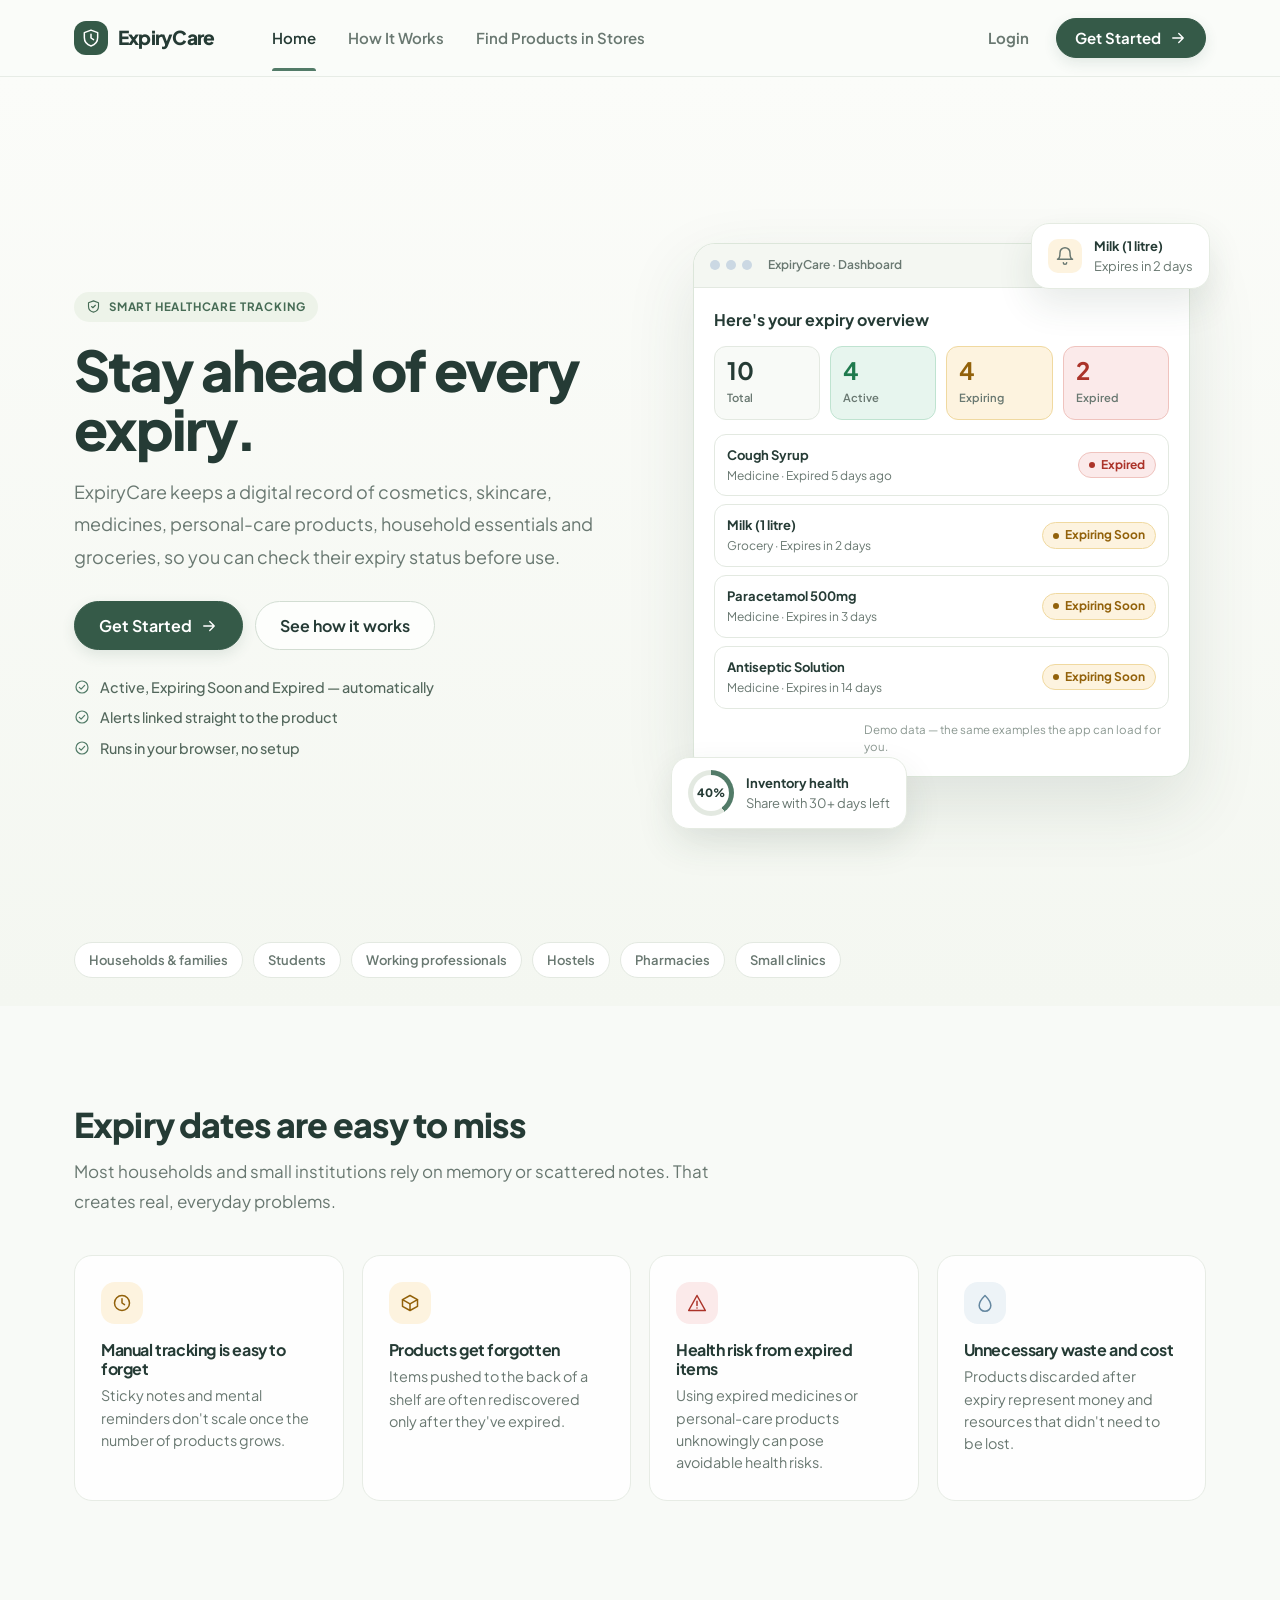
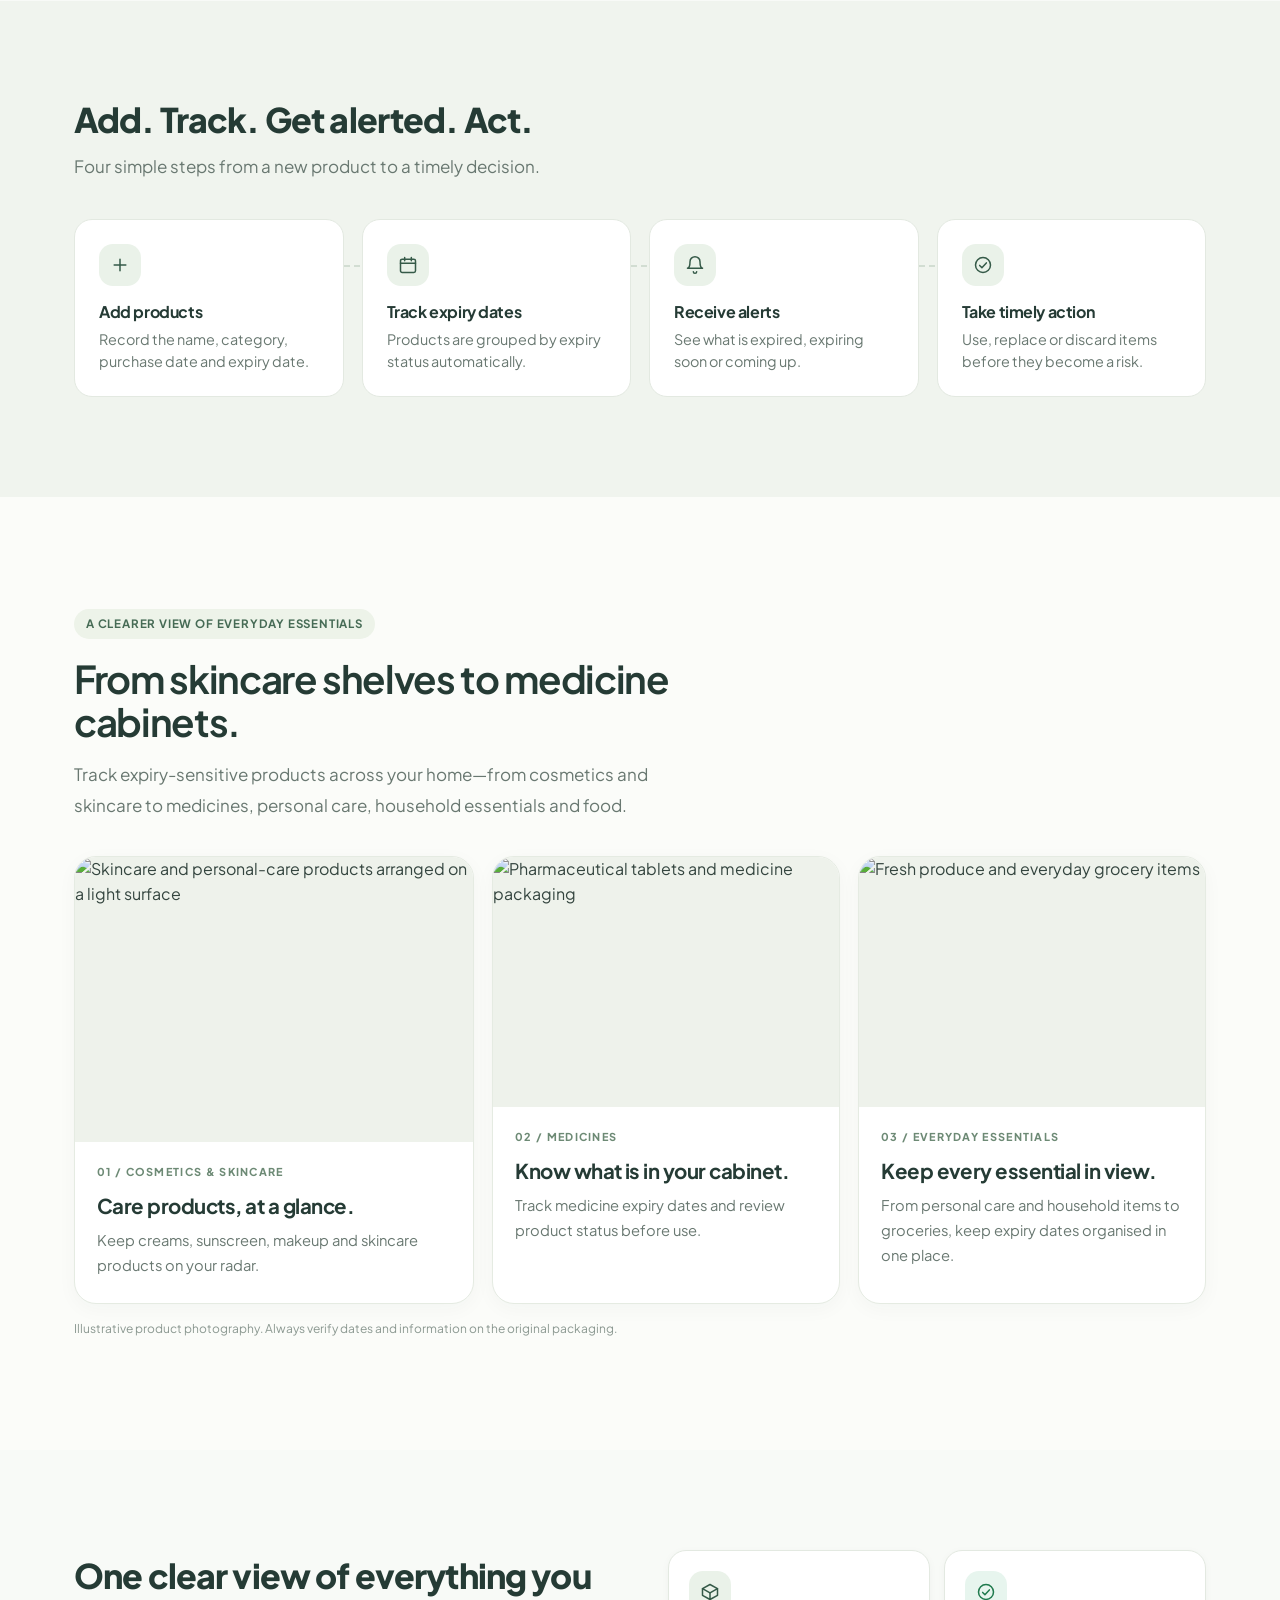
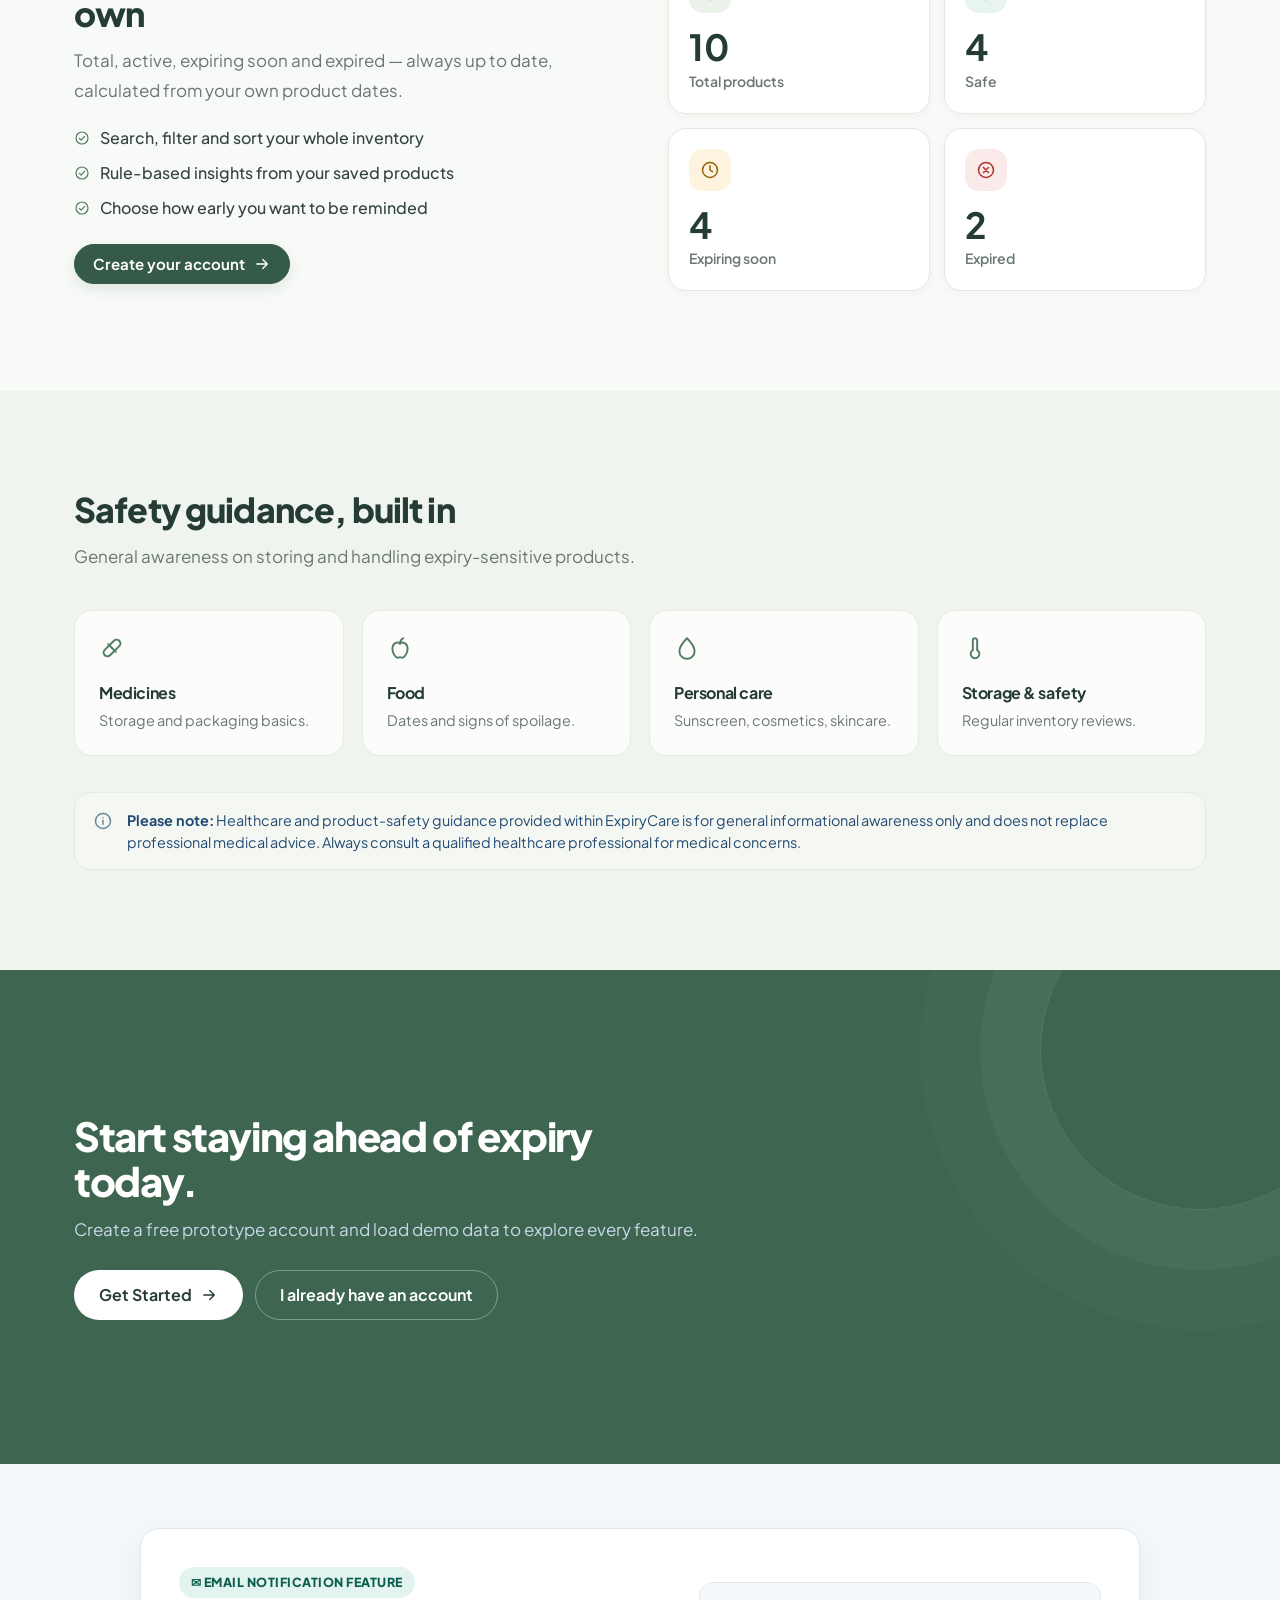
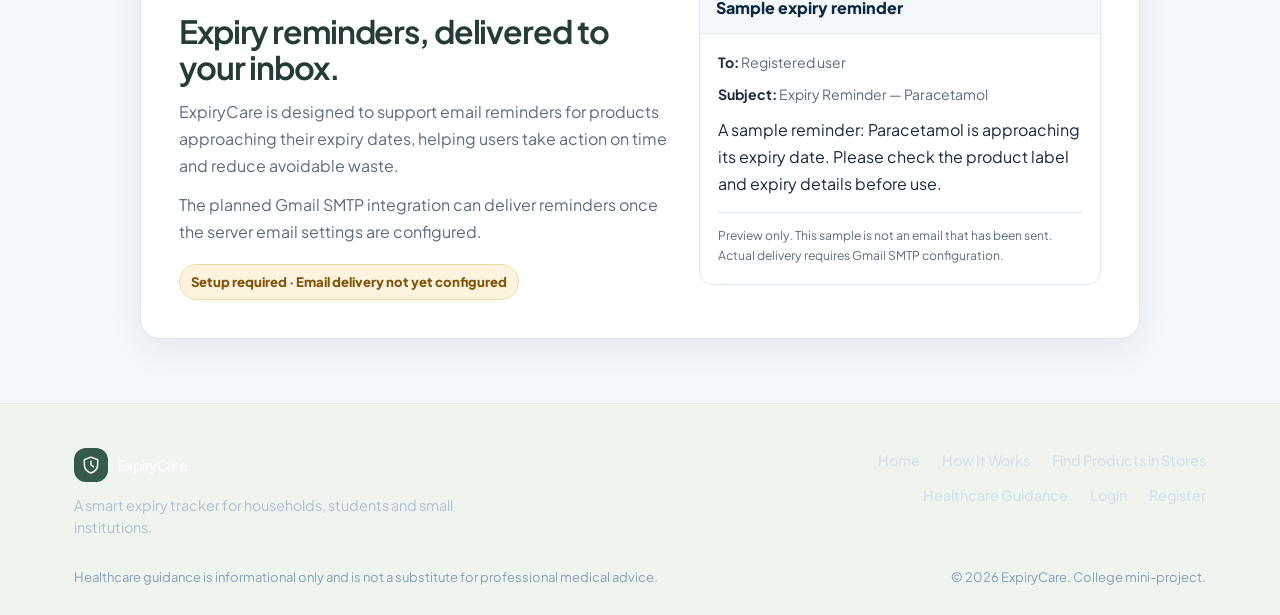
==== commit 292ddc60: "Add visible Gmail expiry notification preview to homepage" ====
--- a/frontend/index.html
+++ b/frontend/index.html
@@ -11,6 +11,24 @@
   <link rel="stylesheet" href="https://fonts.googleapis.com/css2?family=Plus+Jakarta+Sans:wght@400;500;600;700;800&display=swap">
   <link rel="stylesheet" href="css/styles.css">
   <script src="js/app.js" defer></script>
+
+  <style>
+    .email-preview-section{padding:64px 24px;background:#f4f8fb}
+    .email-preview-wrap{max-width:1000px;margin:0 auto}
+    .email-preview-card{display:grid;grid-template-columns:1.1fr .9fr;gap:28px;background:#fff;border:1px solid #dfe8ef;border-radius:20px;padding:clamp(22px,4vw,38px);box-shadow:0 12px 34px rgba(15,39,64,.07)}
+    .email-preview-kicker{display:inline-flex;align-items:center;gap:8px;border-radius:999px;background:#e3f3ef;color:#0b5e4e;padding:6px 12px;font-size:.78rem;font-weight:800;letter-spacing:.04em;text-transform:uppercase}
+    .email-preview-card h2{margin:16px 0 12px;font-size:clamp(1.5rem,3vw,2rem)}
+    .email-preview-card p{color:#5a6c7d;line-height:1.7}
+    .email-preview-status{display:inline-block;margin-top:18px;padding:7px 11px;border:1px solid #f0d9a0;background:#fdf3df;color:#80550b;border-radius:999px;font-size:.82rem;font-weight:800}
+    .email-sample{align-self:center;border:1px solid #dfe8ef;border-radius:14px;overflow:hidden;background:#fff}
+    .email-sample-head{padding:13px 16px;background:#f4f8fb;border-bottom:1px solid #dfe8ef;font-weight:800;color:#0f2740}
+    .email-sample-body{padding:18px}
+    .email-sample-row{margin-bottom:10px;font-size:.88rem;color:#5a6c7d;overflow-wrap:anywhere}
+    .email-sample-row strong{color:#16293d}
+    .email-sample-note{font-size:.76rem!important;margin-top:14px;padding-top:12px;border-top:1px solid #dfe8ef}
+    @media(max-width:700px){.email-preview-card{grid-template-columns:1fr}.email-preview-section{padding:44px 18px}}
+  </style>
+
 </head>
 <body id="page-landing">
   <a class="skip-link" href="#main-content">Skip to main content</a>
@@ -172,6 +190,30 @@
         <div class="hero-actions"><a href="register.html" class="btn btn-light btn-large">Get Started <svg class="i" aria-hidden="true" focusable="false"><use href="#i-arrow"/></svg></a><a href="login.html" class="btn btn-ghost btn-large">I already have an account</a></div>
       </div>
     </section>
+  
+    <section class="email-preview-section" id="email-notifications-preview" aria-labelledby="email-preview-title">
+      <div class="email-preview-wrap">
+        <div class="email-preview-card">
+          <div>
+            <span class="email-preview-kicker">✉ Email notification feature</span>
+            <h2 id="email-preview-title">Expiry reminders, delivered to your inbox.</h2>
+            <p>ExpiryCare is designed to support email reminders for products approaching their expiry dates, helping users take action on time and reduce avoidable waste.</p>
+            <p style="margin-top:12px">The planned Gmail SMTP integration can deliver reminders once the server email settings are configured.</p>
+            <span class="email-preview-status">Setup required · Email delivery not yet configured</span>
+          </div>
+          <div class="email-sample" aria-label="Sample email notification preview">
+            <div class="email-sample-head">Sample expiry reminder</div>
+            <div class="email-sample-body">
+              <div class="email-sample-row"><strong>To:</strong> Registered user</div>
+              <div class="email-sample-row"><strong>Subject:</strong> Expiry Reminder — Paracetamol</div>
+              <p style="color:#16293d">A sample reminder: Paracetamol is approaching its expiry date. Please check the product label and expiry details before use.</p>
+              <p class="email-sample-note">Preview only. This sample is not an email that has been sent. Actual delivery requires Gmail SMTP configuration.</p>
+            </div>
+          </div>
+        </div>
+      </div>
+    </section>
+
   </main>
   <footer class="site-footer">
     <div class="footer-inner">
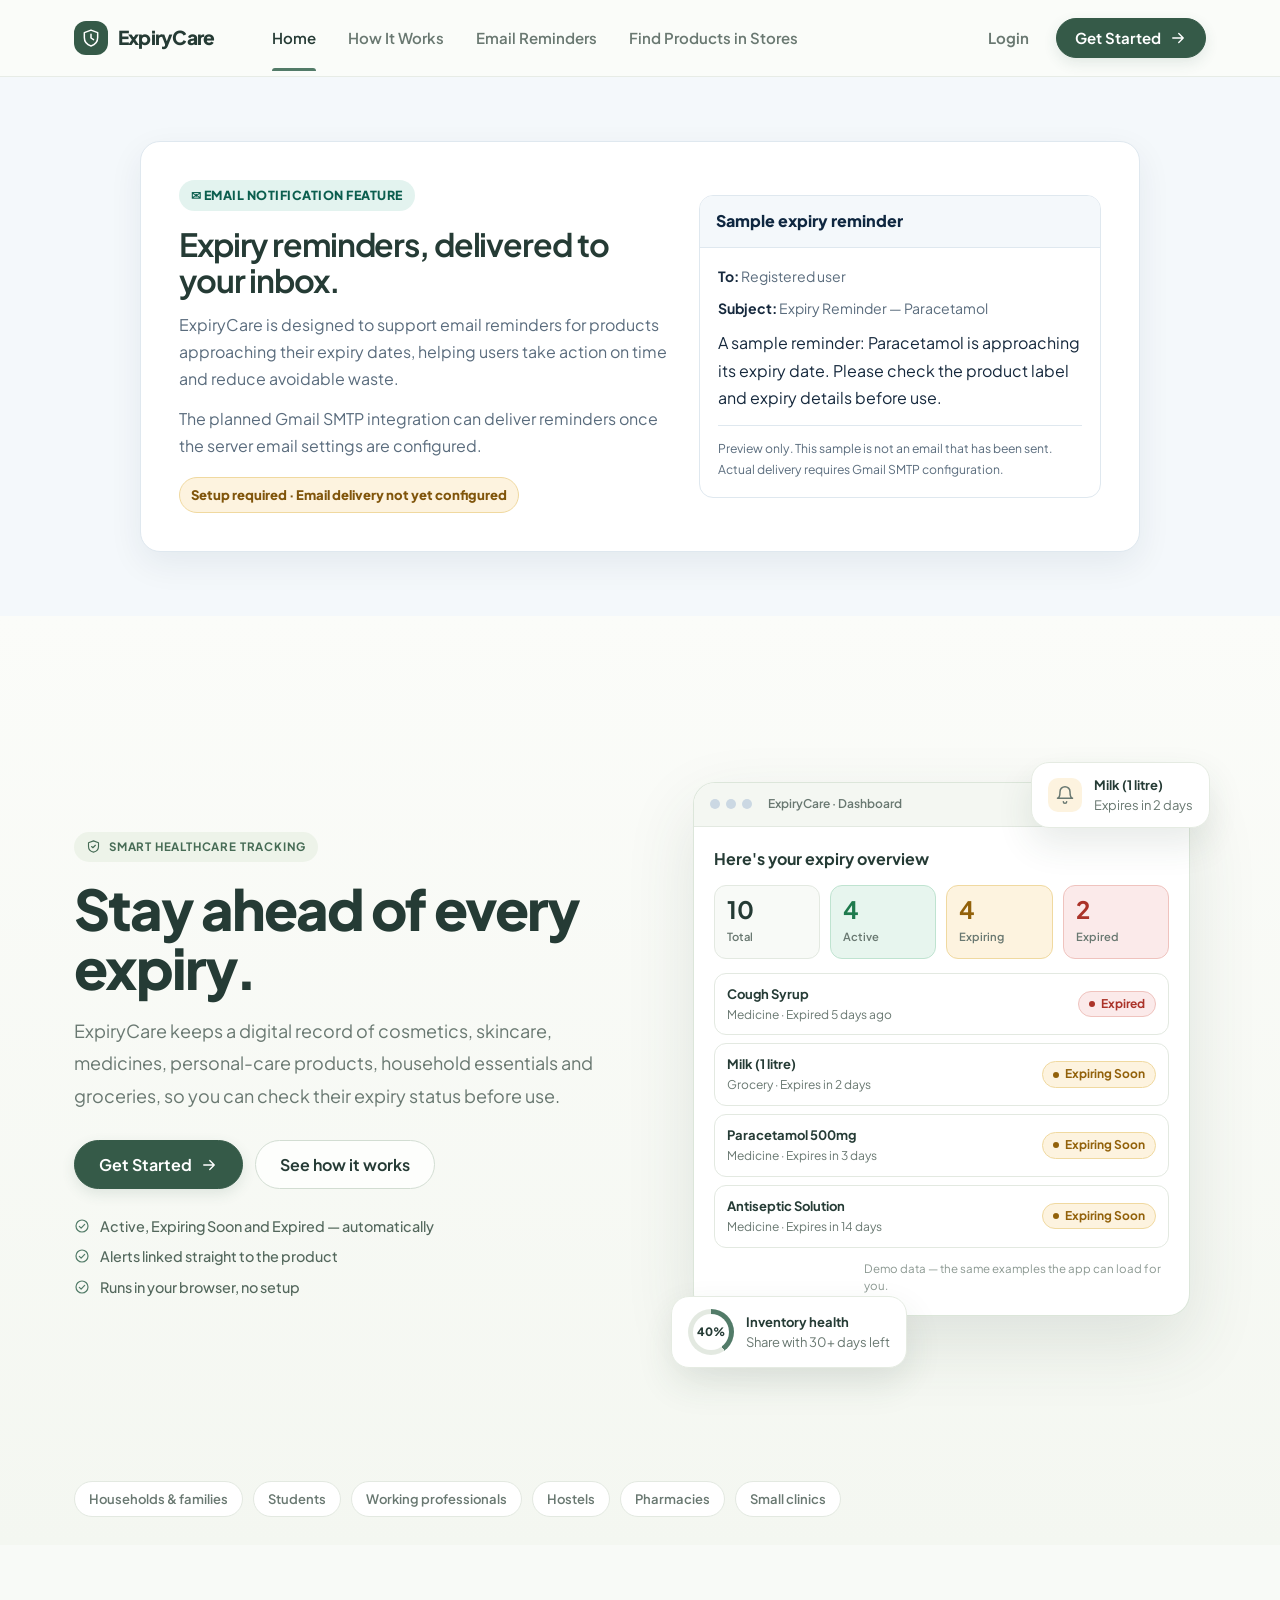
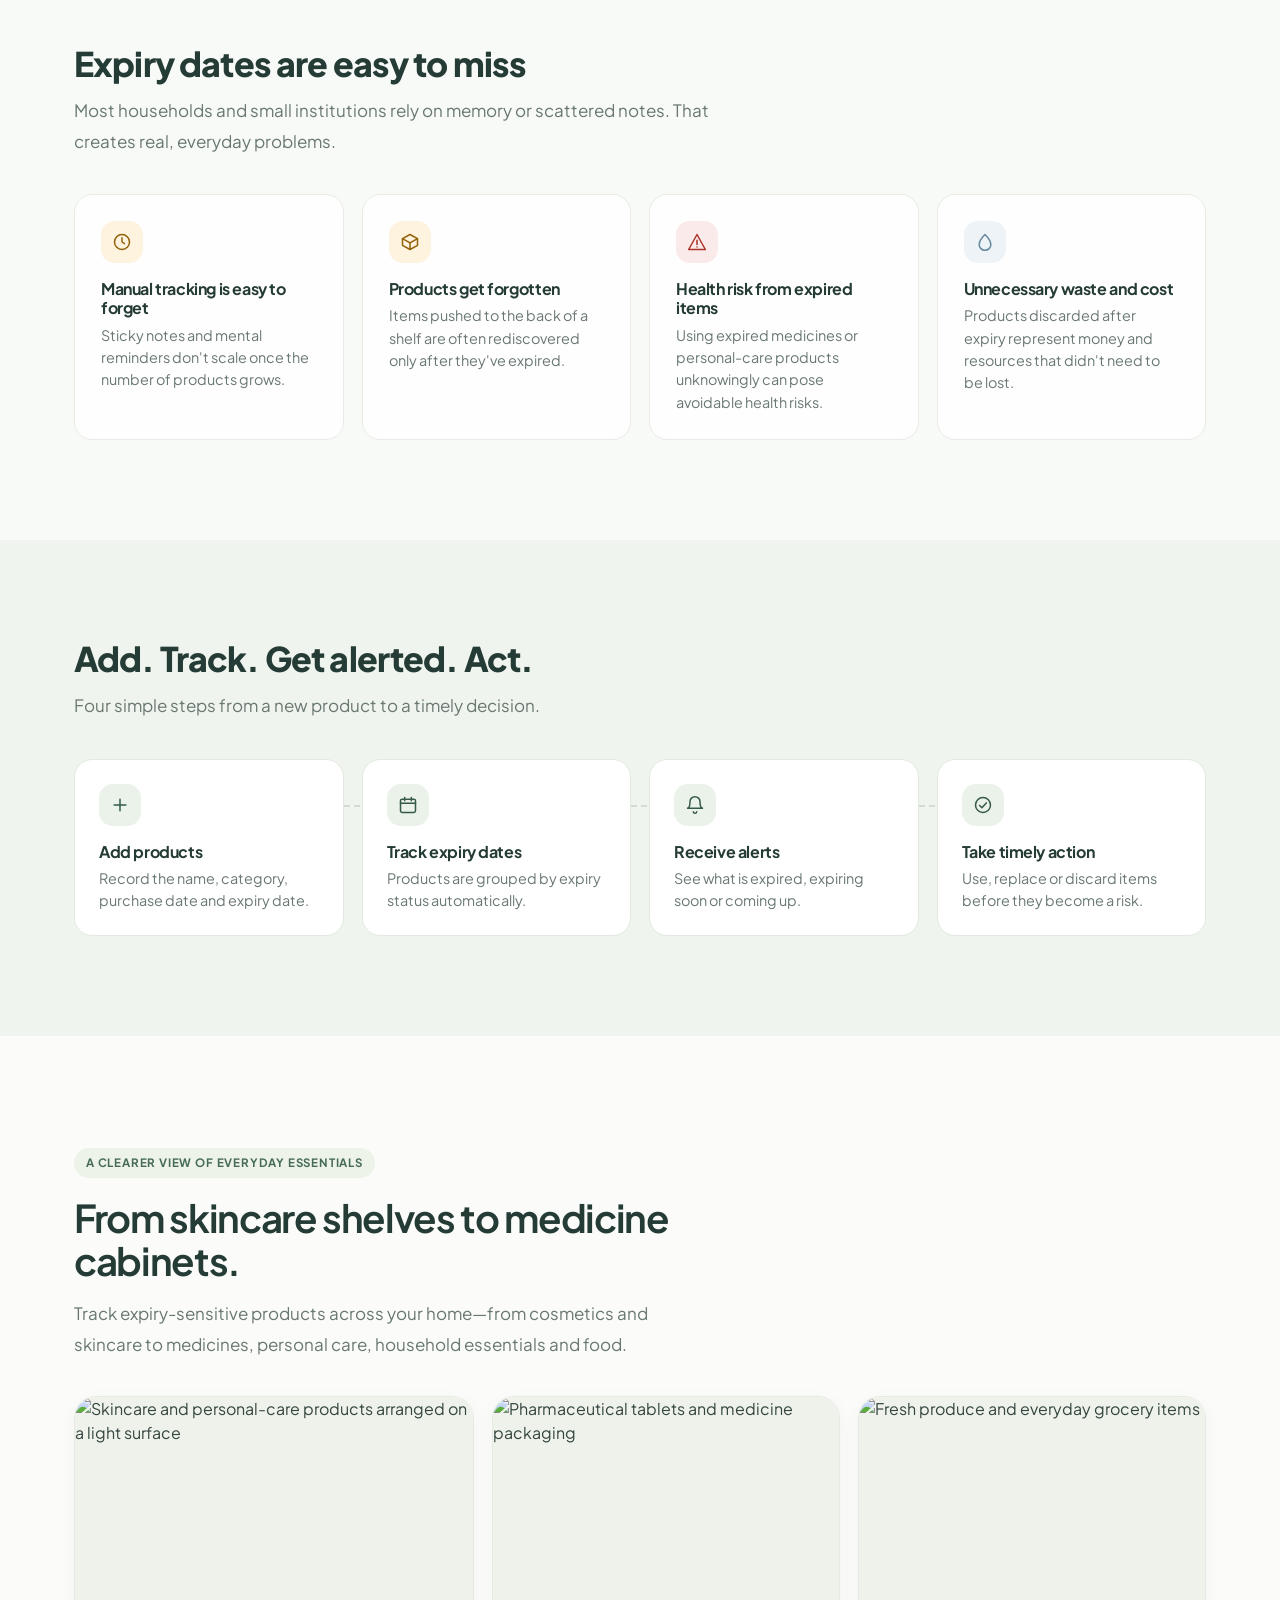
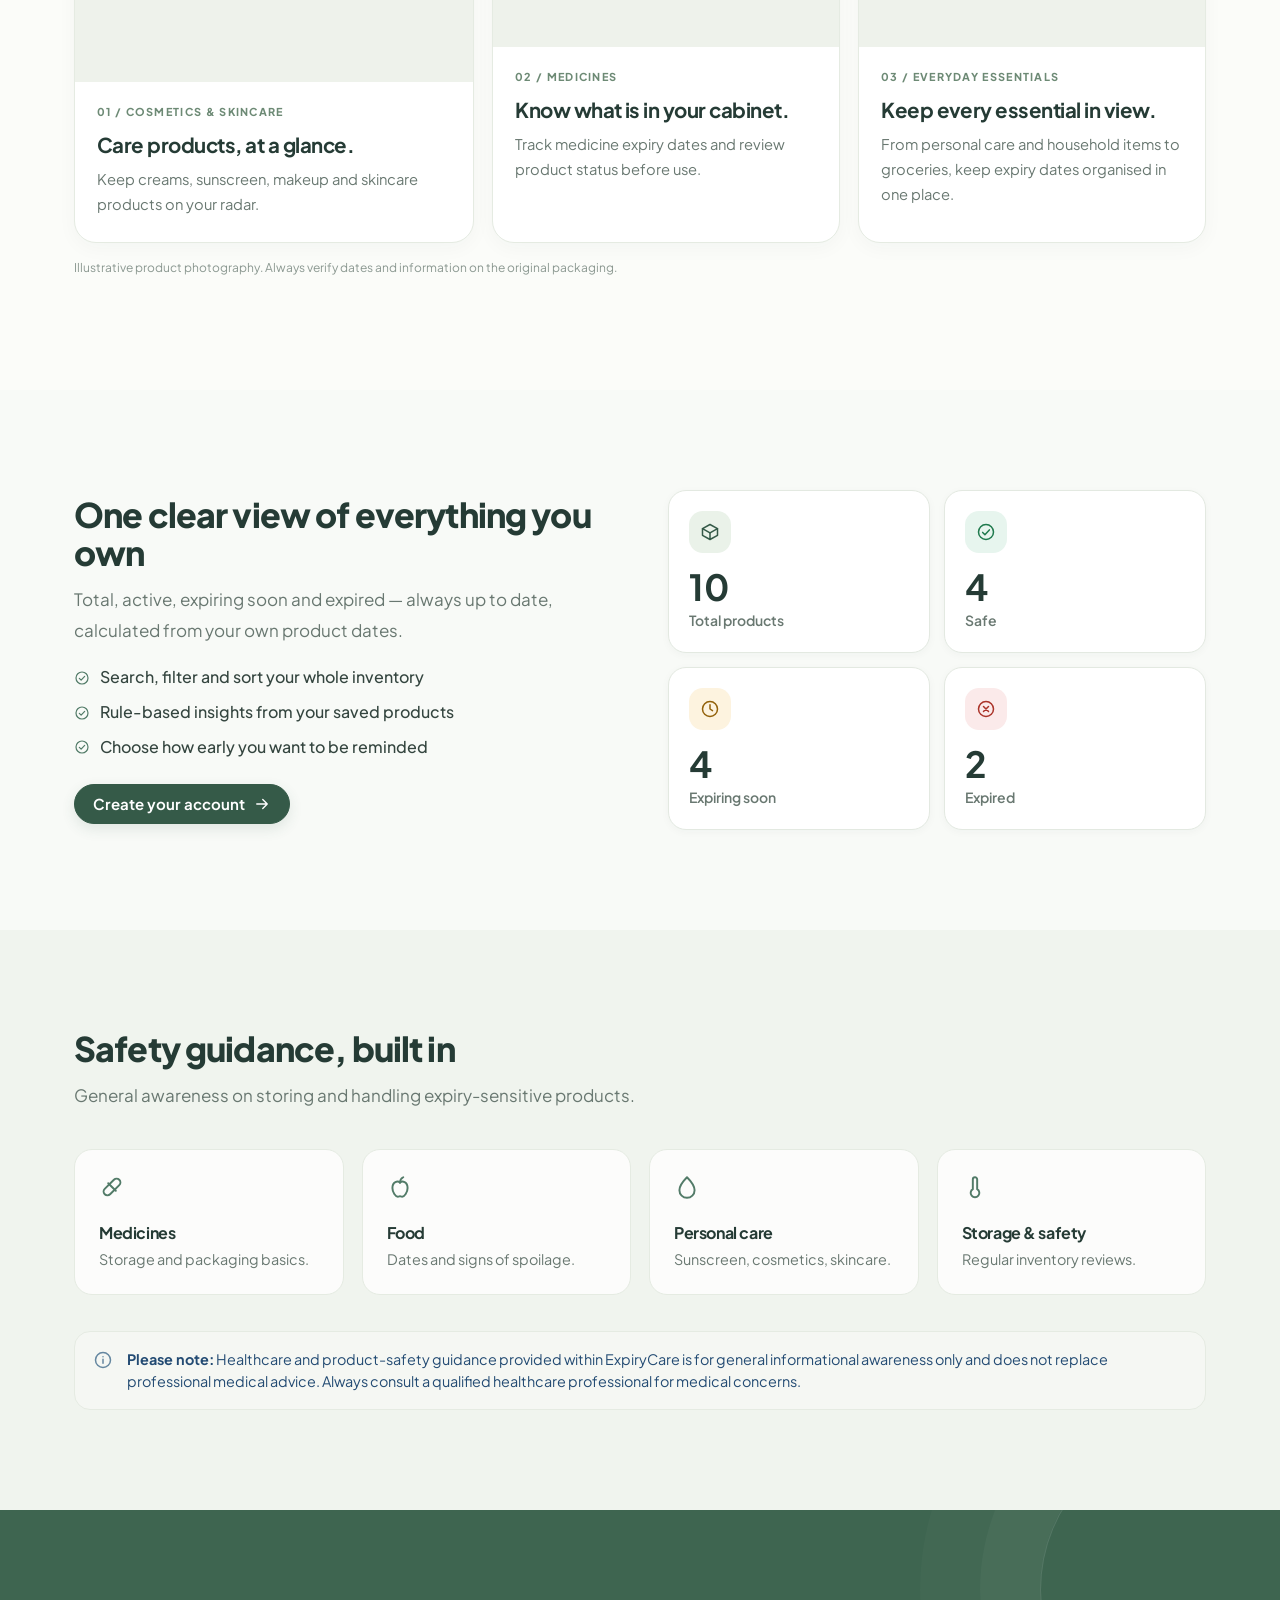
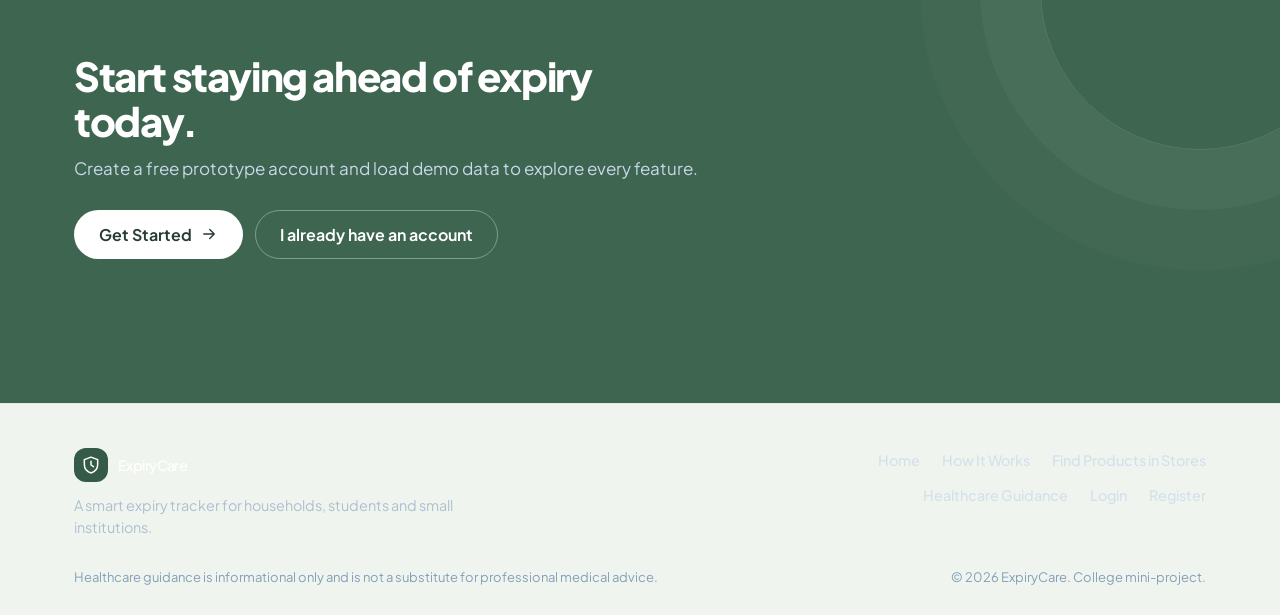
==== commit eec97d9f: "Move Gmail reminder preview to top of homepage" ====
--- a/frontend/index.html
+++ b/frontend/index.html
@@ -41,6 +41,7 @@
           <ul class="nav-list">
             <li><a href="index.html" aria-current="page">Home</a></li>
             <li><a href="about.html">How It Works</a></li>
+            <li><a href="#email-notifications-preview">Email Reminders</a></li>
             <li><a href="retail-catalog.html">Find Products in Stores</a></li>
           </ul>
         </nav>
@@ -50,6 +51,29 @@
   </header>
 
   <main id="main-content">
+    <section class="email-preview-section" id="email-notifications-preview" aria-labelledby="email-preview-title">
+      <div class="email-preview-wrap">
+        <div class="email-preview-card">
+          <div>
+            <span class="email-preview-kicker">✉ Email notification feature</span>
+            <h2 id="email-preview-title">Expiry reminders, delivered to your inbox.</h2>
+            <p>ExpiryCare is designed to support email reminders for products approaching their expiry dates, helping users take action on time and reduce avoidable waste.</p>
+            <p style="margin-top:12px">The planned Gmail SMTP integration can deliver reminders once the server email settings are configured.</p>
+            <span class="email-preview-status">Setup required · Email delivery not yet configured</span>
+          </div>
+          <div class="email-sample" aria-label="Sample email notification preview">
+            <div class="email-sample-head">Sample expiry reminder</div>
+            <div class="email-sample-body">
+              <div class="email-sample-row"><strong>To:</strong> Registered user</div>
+              <div class="email-sample-row"><strong>Subject:</strong> Expiry Reminder — Paracetamol</div>
+              <p style="color:#16293d">A sample reminder: Paracetamol is approaching its expiry date. Please check the product label and expiry details before use.</p>
+              <p class="email-sample-note">Preview only. This sample is not an email that has been sent. Actual delivery requires Gmail SMTP configuration.</p>
+            </div>
+          </div>
+        </div>
+      </div>
+    </section>
+
     <section class="hero" aria-labelledby="hero-heading">
       <div class="hero-inner">
         <div class="hero-copy">
@@ -191,28 +215,7 @@
       </div>
     </section>
   
-    <section class="email-preview-section" id="email-notifications-preview" aria-labelledby="email-preview-title">
-      <div class="email-preview-wrap">
-        <div class="email-preview-card">
-          <div>
-            <span class="email-preview-kicker">✉ Email notification feature</span>
-            <h2 id="email-preview-title">Expiry reminders, delivered to your inbox.</h2>
-            <p>ExpiryCare is designed to support email reminders for products approaching their expiry dates, helping users take action on time and reduce avoidable waste.</p>
-            <p style="margin-top:12px">The planned Gmail SMTP integration can deliver reminders once the server email settings are configured.</p>
-            <span class="email-preview-status">Setup required · Email delivery not yet configured</span>
-          </div>
-          <div class="email-sample" aria-label="Sample email notification preview">
-            <div class="email-sample-head">Sample expiry reminder</div>
-            <div class="email-sample-body">
-              <div class="email-sample-row"><strong>To:</strong> Registered user</div>
-              <div class="email-sample-row"><strong>Subject:</strong> Expiry Reminder — Paracetamol</div>
-              <p style="color:#16293d">A sample reminder: Paracetamol is approaching its expiry date. Please check the product label and expiry details before use.</p>
-              <p class="email-sample-note">Preview only. This sample is not an email that has been sent. Actual delivery requires Gmail SMTP configuration.</p>
-            </div>
-          </div>
-        </div>
-      </div>
-    </section>
+
 
   </main>
   <footer class="site-footer">
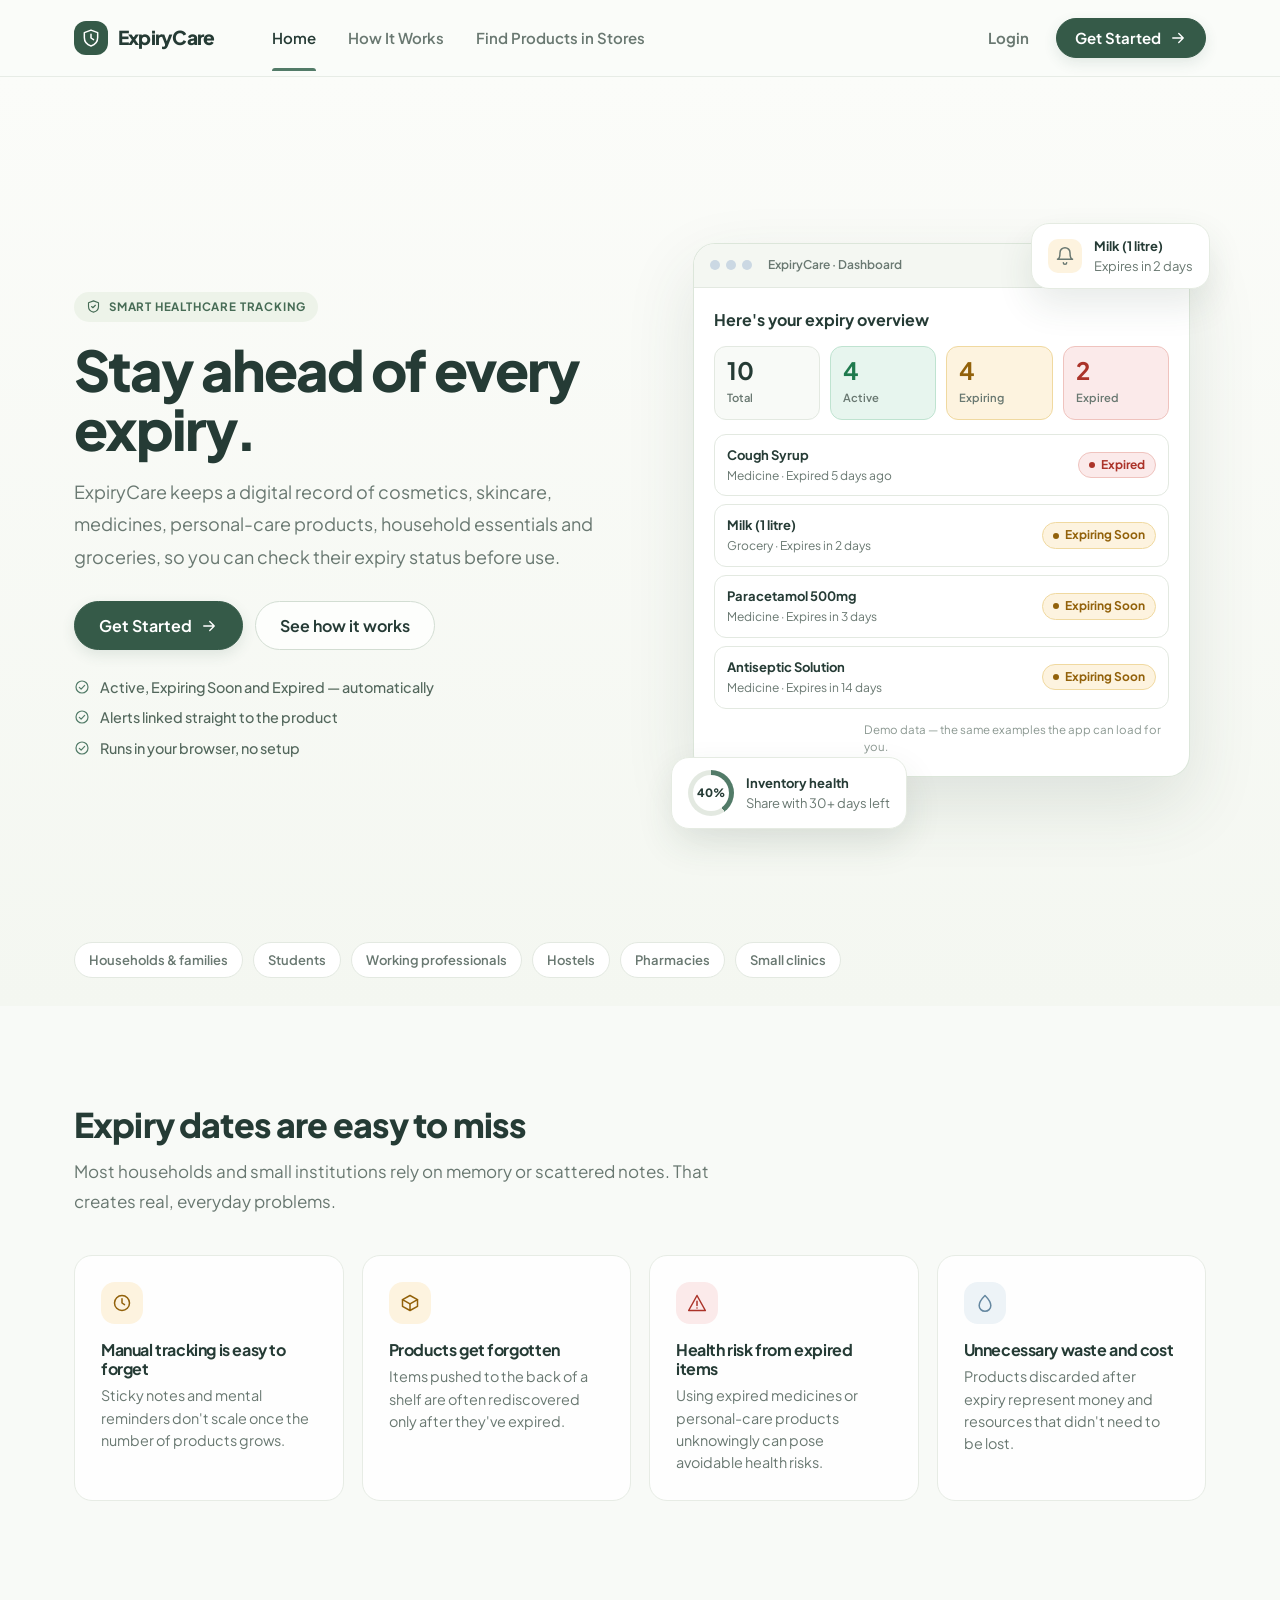
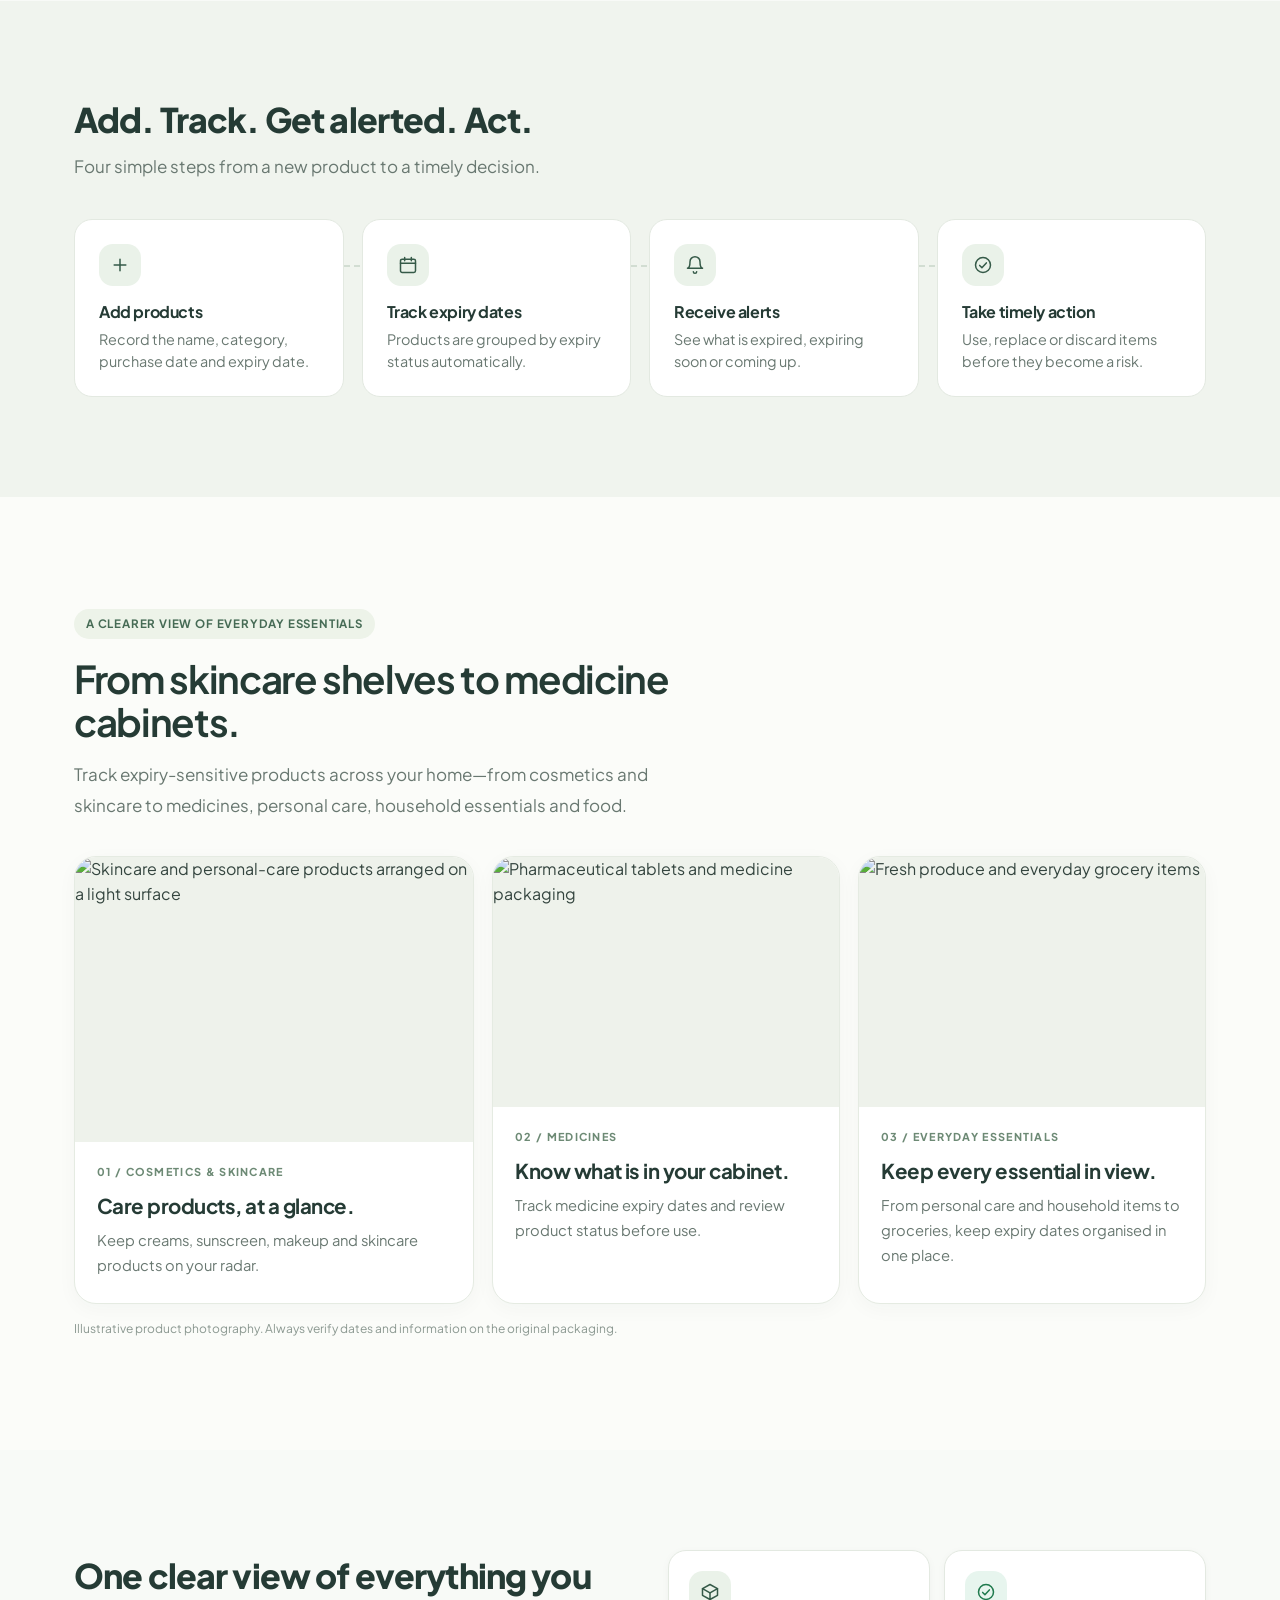
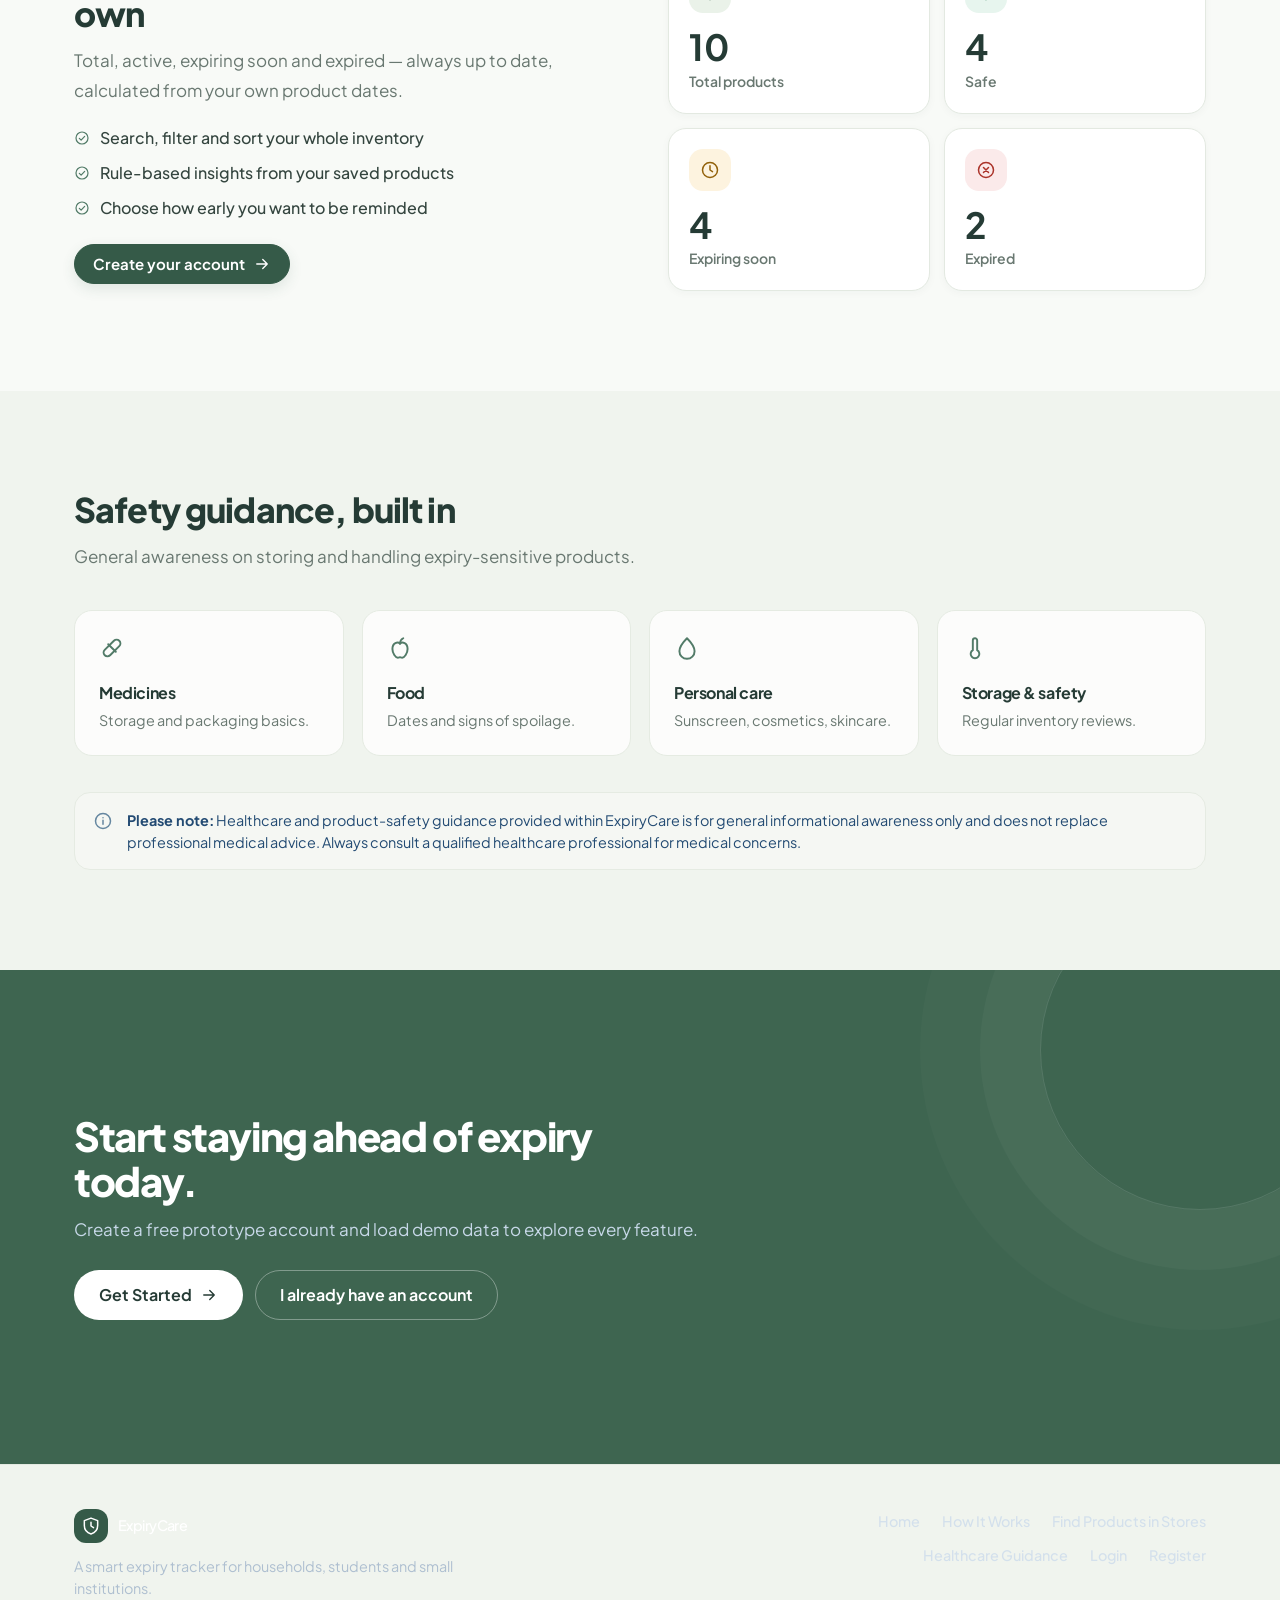
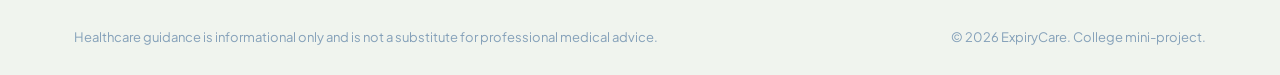
==== commit a7095ba3: "Move email reminder preview off homepage" ====
--- a/frontend/index.html
+++ b/frontend/index.html
@@ -12,22 +12,7 @@
   <link rel="stylesheet" href="css/styles.css">
   <script src="js/app.js" defer></script>
 
-  <style>
-    .email-preview-section{padding:64px 24px;background:#f4f8fb}
-    .email-preview-wrap{max-width:1000px;margin:0 auto}
-    .email-preview-card{display:grid;grid-template-columns:1.1fr .9fr;gap:28px;background:#fff;border:1px solid #dfe8ef;border-radius:20px;padding:clamp(22px,4vw,38px);box-shadow:0 12px 34px rgba(15,39,64,.07)}
-    .email-preview-kicker{display:inline-flex;align-items:center;gap:8px;border-radius:999px;background:#e3f3ef;color:#0b5e4e;padding:6px 12px;font-size:.78rem;font-weight:800;letter-spacing:.04em;text-transform:uppercase}
-    .email-preview-card h2{margin:16px 0 12px;font-size:clamp(1.5rem,3vw,2rem)}
-    .email-preview-card p{color:#5a6c7d;line-height:1.7}
-    .email-preview-status{display:inline-block;margin-top:18px;padding:7px 11px;border:1px solid #f0d9a0;background:#fdf3df;color:#80550b;border-radius:999px;font-size:.82rem;font-weight:800}
-    .email-sample{align-self:center;border:1px solid #dfe8ef;border-radius:14px;overflow:hidden;background:#fff}
-    .email-sample-head{padding:13px 16px;background:#f4f8fb;border-bottom:1px solid #dfe8ef;font-weight:800;color:#0f2740}
-    .email-sample-body{padding:18px}
-    .email-sample-row{margin-bottom:10px;font-size:.88rem;color:#5a6c7d;overflow-wrap:anywhere}
-    .email-sample-row strong{color:#16293d}
-    .email-sample-note{font-size:.76rem!important;margin-top:14px;padding-top:12px;border-top:1px solid #dfe8ef}
-    @media(max-width:700px){.email-preview-card{grid-template-columns:1fr}.email-preview-section{padding:44px 18px}}
-  </style>
+
 
 </head>
 <body id="page-landing">
@@ -41,7 +26,6 @@
           <ul class="nav-list">
             <li><a href="index.html" aria-current="page">Home</a></li>
             <li><a href="about.html">How It Works</a></li>
-            <li><a href="#email-notifications-preview">Email Reminders</a></li>
             <li><a href="retail-catalog.html">Find Products in Stores</a></li>
           </ul>
         </nav>
@@ -51,29 +35,6 @@
   </header>
 
   <main id="main-content">
-    <section class="email-preview-section" id="email-notifications-preview" aria-labelledby="email-preview-title">
-      <div class="email-preview-wrap">
-        <div class="email-preview-card">
-          <div>
-            <span class="email-preview-kicker">✉ Email notification feature</span>
-            <h2 id="email-preview-title">Expiry reminders, delivered to your inbox.</h2>
-            <p>ExpiryCare is designed to support email reminders for products approaching their expiry dates, helping users take action on time and reduce avoidable waste.</p>
-            <p style="margin-top:12px">The planned Gmail SMTP integration can deliver reminders once the server email settings are configured.</p>
-            <span class="email-preview-status">Setup required · Email delivery not yet configured</span>
-          </div>
-          <div class="email-sample" aria-label="Sample email notification preview">
-            <div class="email-sample-head">Sample expiry reminder</div>
-            <div class="email-sample-body">
-              <div class="email-sample-row"><strong>To:</strong> Registered user</div>
-              <div class="email-sample-row"><strong>Subject:</strong> Expiry Reminder — Paracetamol</div>
-              <p style="color:#16293d">A sample reminder: Paracetamol is approaching its expiry date. Please check the product label and expiry details before use.</p>
-              <p class="email-sample-note">Preview only. This sample is not an email that has been sent. Actual delivery requires Gmail SMTP configuration.</p>
-            </div>
-          </div>
-        </div>
-      </div>
-    </section>
-
     <section class="hero" aria-labelledby="hero-heading">
       <div class="hero-inner">
         <div class="hero-copy">
